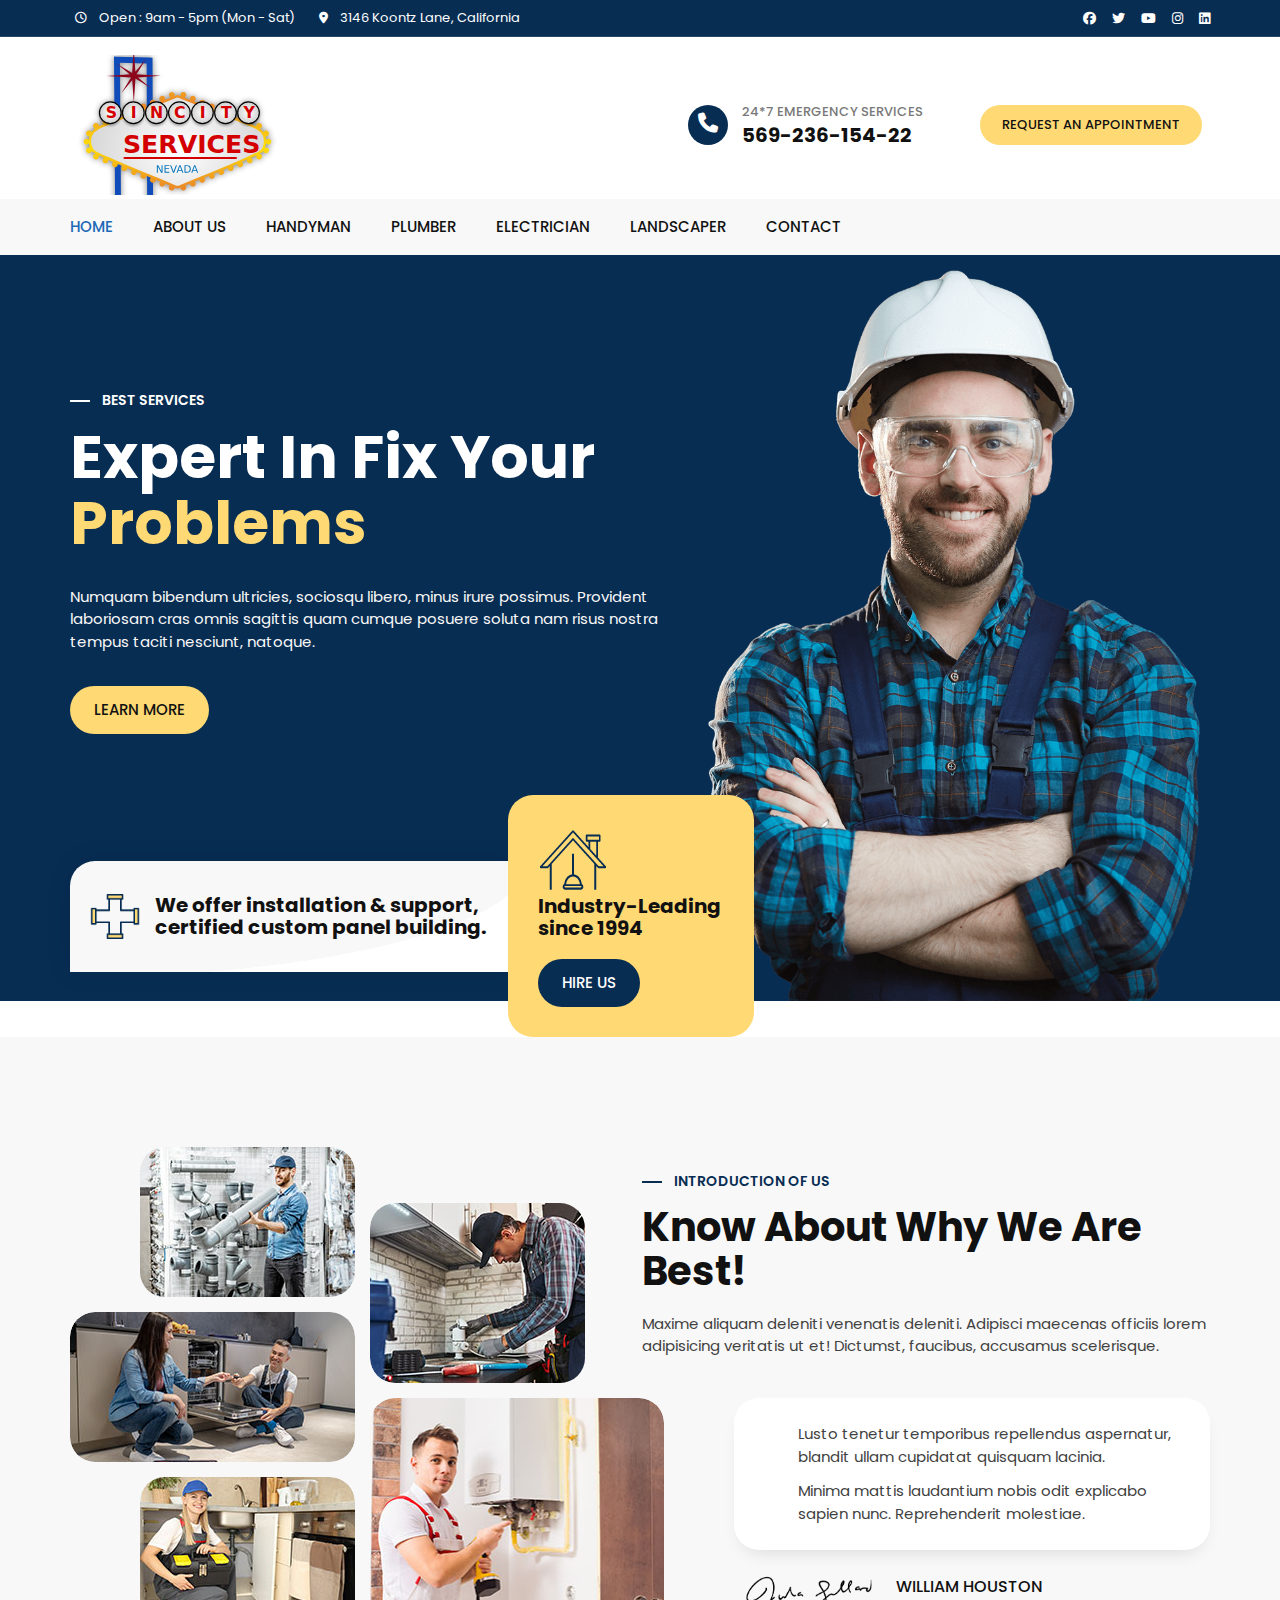
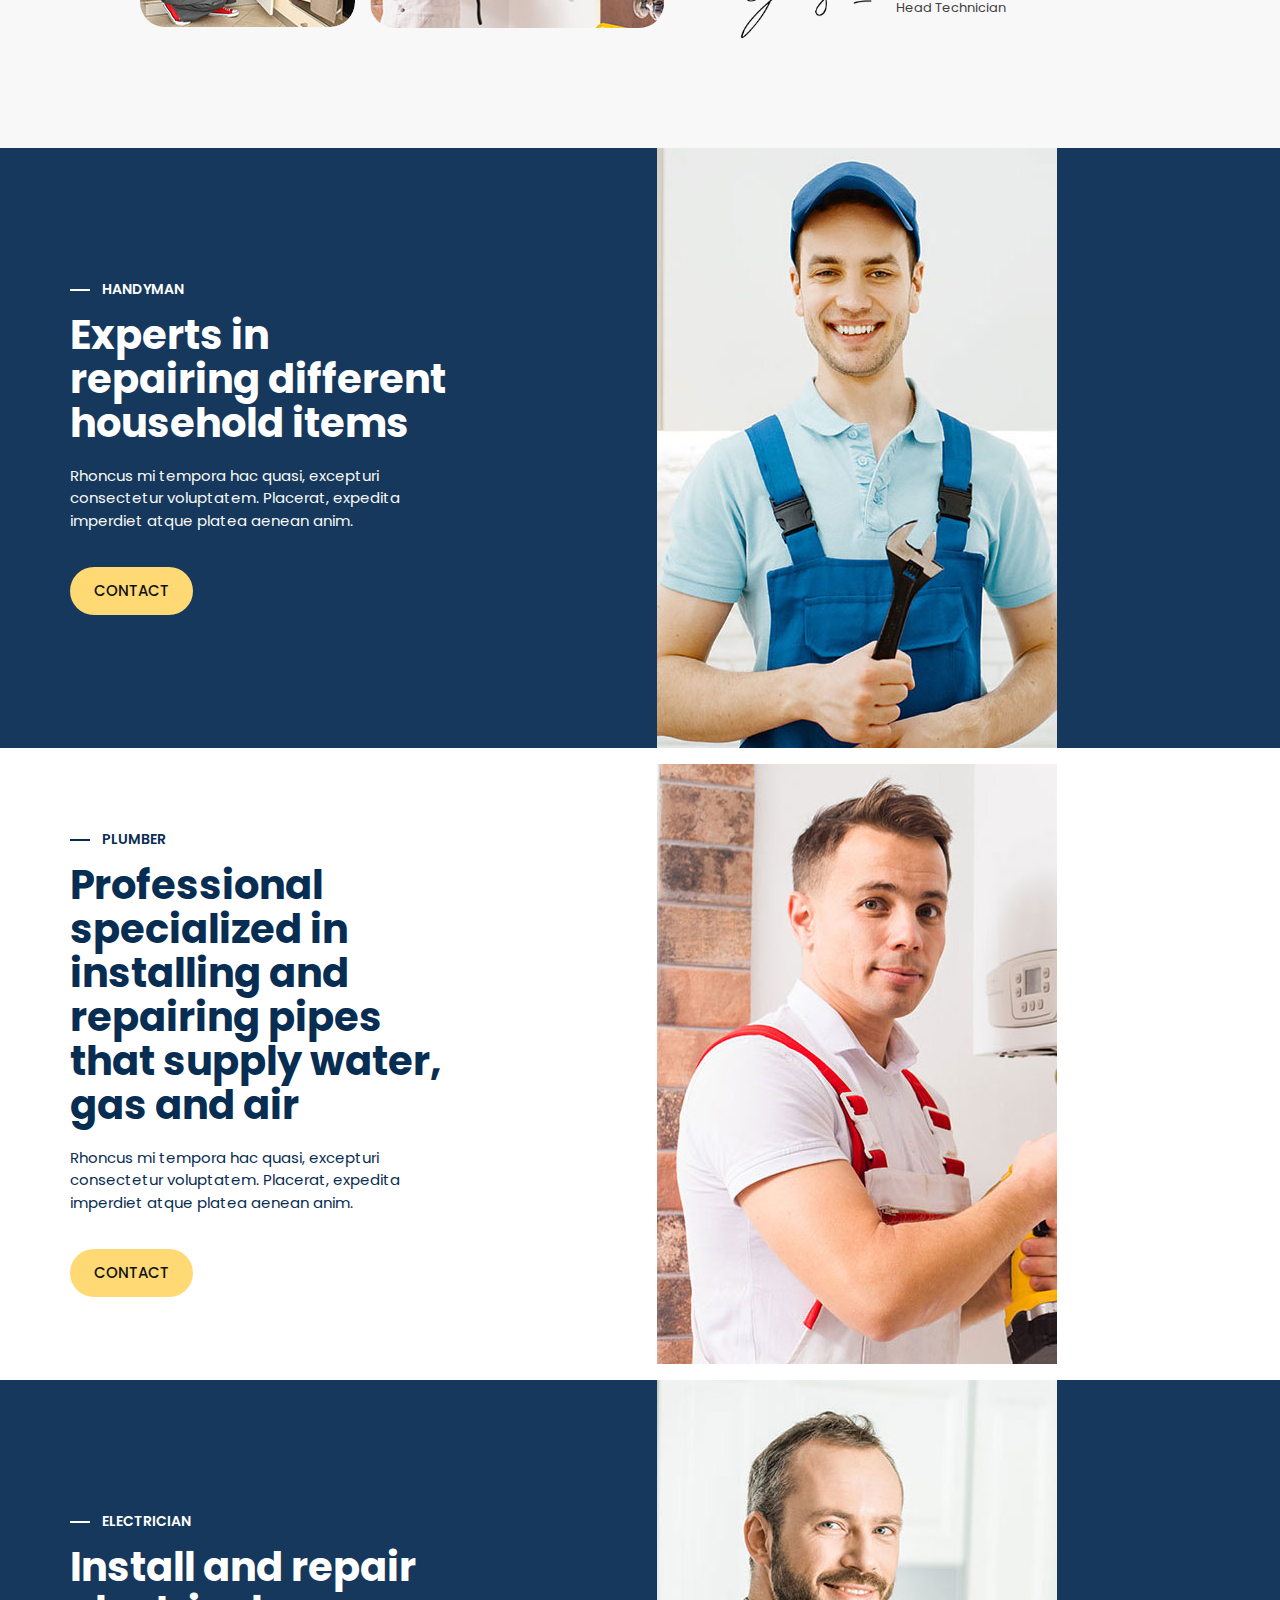
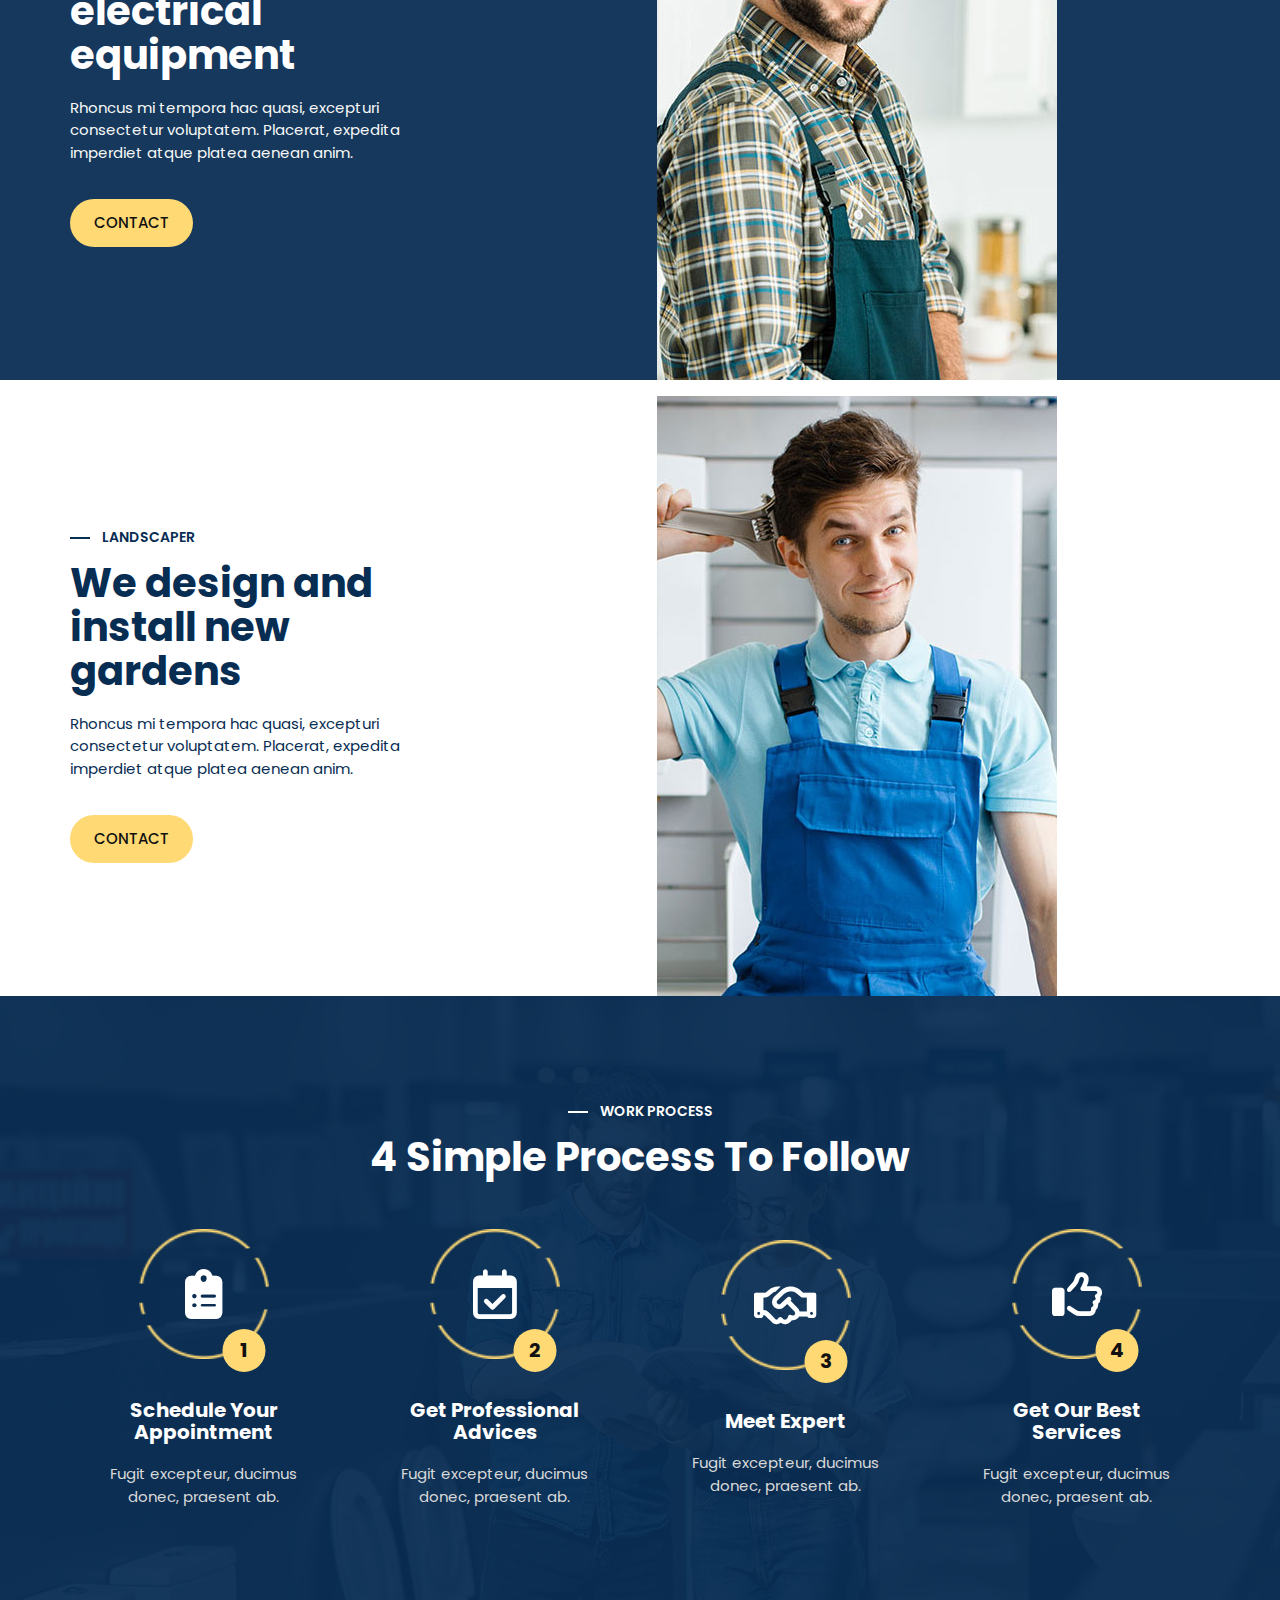
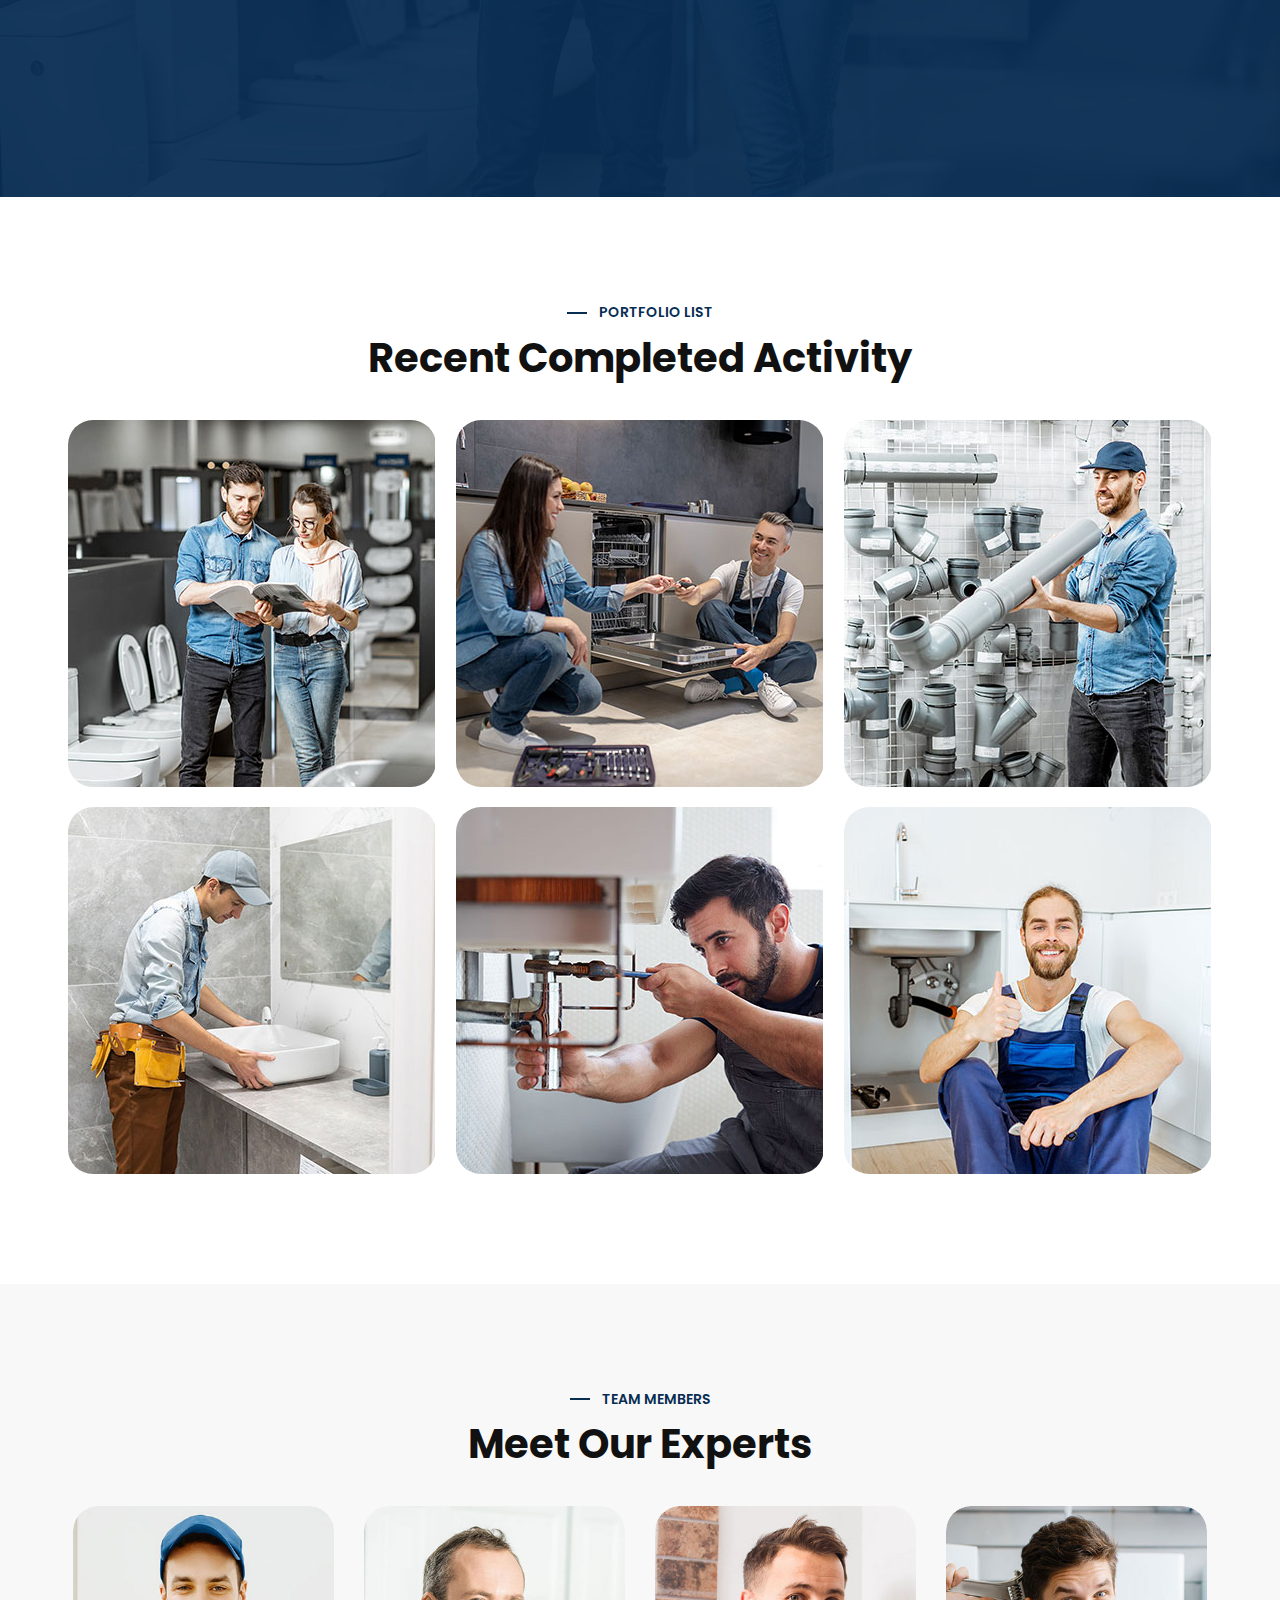
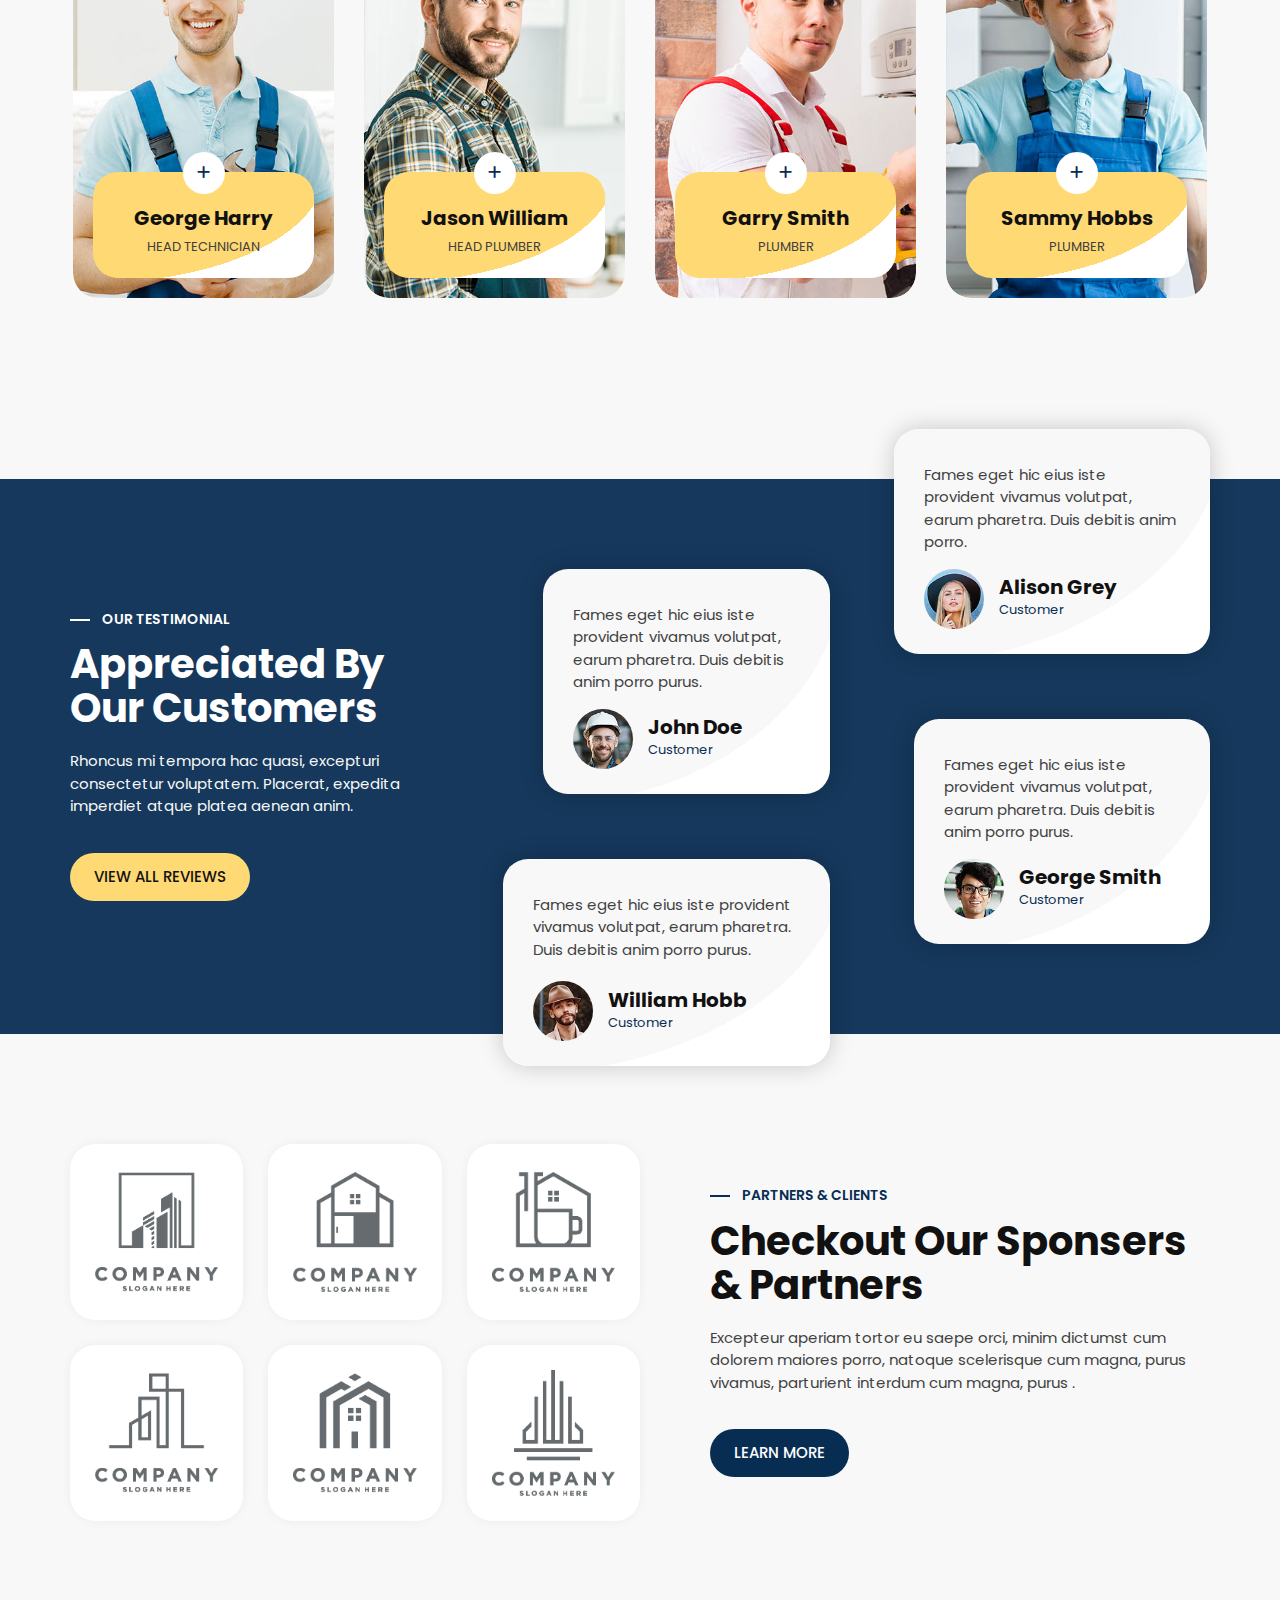
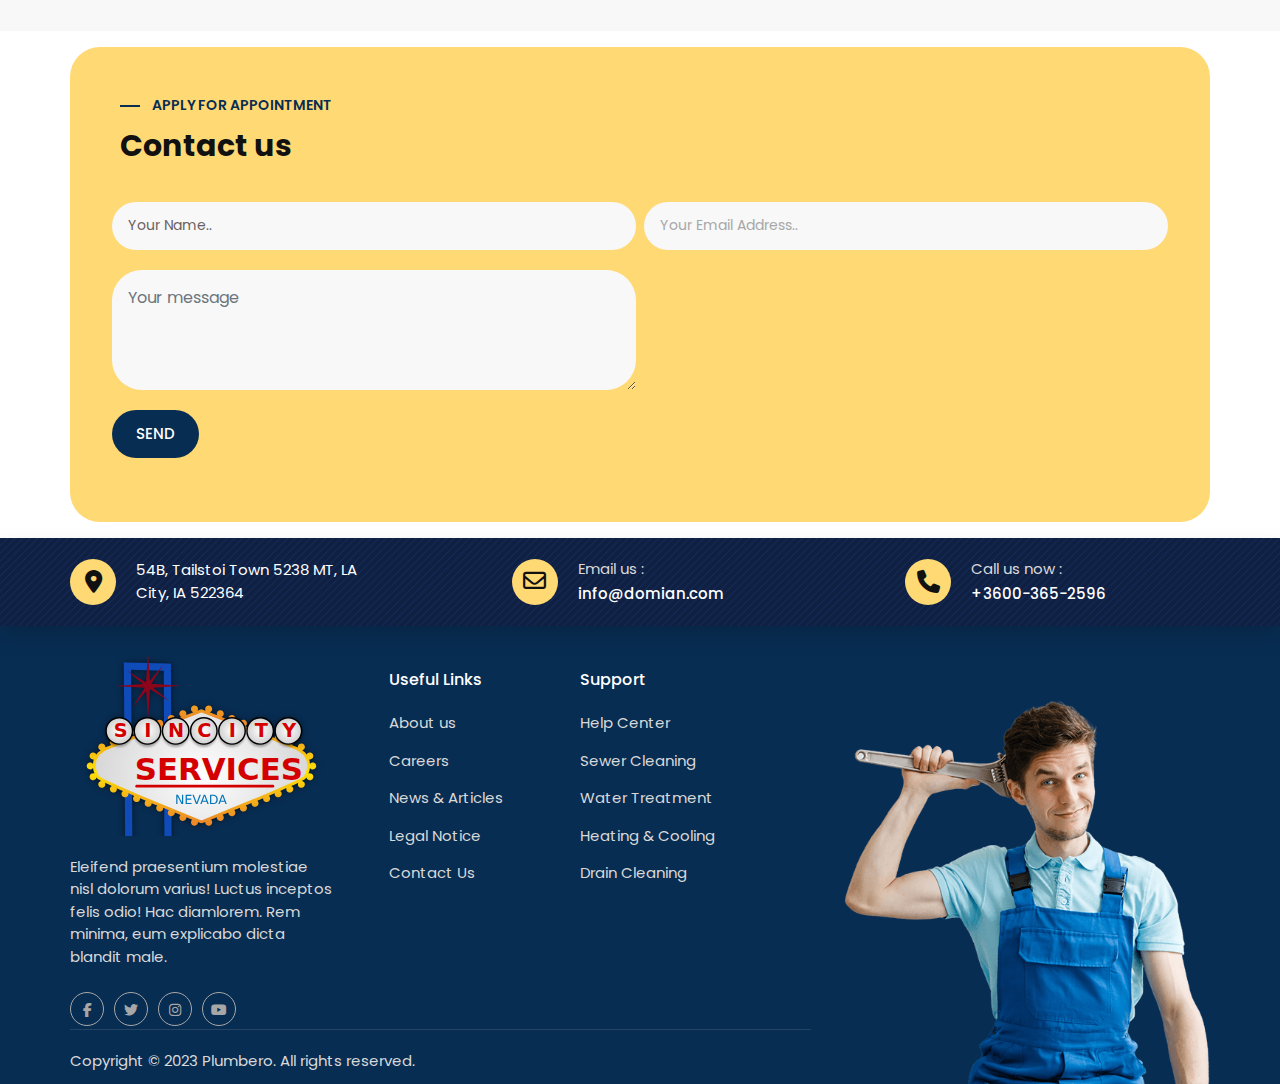
==== index.html @ 8487a484 "fix" ====
<!DOCTYPE html>
<html lang="en"><head><meta http-equiv="Content-Type" content="text/html; charset=UTF-8">
    
    <meta name="viewport" content="width=device-width, initial-scale=1">
    <!-- Bootstrap CSS -->
    <link rel="stylesheet" href="./Services HTML Template_files/bootstrap.min.css" media="all">
    <!-- Fonts Awesome CSS -->
    <link rel="stylesheet" type="text/css" href="./Services HTML Template_files/all.min.css">
    <link rel="stylesheet" href="https://cdnjs.cloudflare.com/ajax/libs/font-awesome/6.5.1/css/all.min.css">
    <!-- Elmentkit Icon CSS -->
    <link rel="stylesheet" type="text/css" href="/Services HTML Template_files/ekiticons.css">
    <!-- progress bar CSS -->
    <link rel="stylesheet" type="text/css" href="./Services HTML Template_files/progressBar.css">
    <!-- jquery-ui css -->
    <link rel="stylesheet" type="text/css" href="./Services HTML Template_files/jquery-ui.min.css">
    <!-- modal video css -->
    <link rel="stylesheet" type="text/css" href="./Services HTML Template_files/modal-video.min.css">
    <!-- light box css -->
    <link rel="stylesheet" type="text/css" href="./Services HTML Template_files/jquery.fancybox.min.css">
    <!-- slick slider css -->
    <link rel="stylesheet" type="text/css" href="./Services HTML Template_files/slick.css">
    <link rel="stylesheet" type="text/css" href="./Services HTML Template_files/slick-theme.css">
    <!-- Google Font -->
    <!-- <link href="./Services HTML Template_files/css2" rel="stylesheet"> -->
        <link rel="preconnect" href="https://fonts.googleapis.com">
    <link rel="preconnect" href="https://fonts.gstatic.com" crossorigin>
    <link href="https://fonts.googleapis.com/css2?family=Poppins:ital,wght@0,100;0,200;0,300;0,400;0,500;0,600;0,700;0,800;0,900;1,100;1,200;1,300;1,400;1,500;1,600;1,700;1,800;1,900&display=swap" rel="stylesheet">
    <!-- css -->
    <link rel="stylesheet" type="text/css" href="./Services HTML Template_files/style.css">
    <title>Home - Plumbero - Plumber &amp; Repair Services HTML5 Template</title>
    <style>
        .color-primary{
            color: #082D53 !important;
        }
        .color-primary::before{
            background-color: #082D53 !important;
        }
        input#name::placeholder {
            color: rgb(106 97 97);
        }
        textarea#name::placeholder {
            color: rgb(106 97 97);
        }
    </style>
</head>

<body class="home">
    <div id="siteLoader" class="site-loader " style="display: none;">
        <div class="preloader-content">
            <img src="./Services HTML Template_files/loader1.gif" alt="">
        </div>
    </div>
    <div id="page" class="full-page">
        <!-- header html start -->
        <header class="site-header site-header-transparent" id="masthead">
            <!-- header html start -->
            <div class="top-header">
                <div class="container">
                    <div class="row align-items-center">
                        <div class="col-sm-7 flex-grow-1">
                            <div class="schedule-wrapper d-flex justify-content-md-start justify-content-center flex-wrap flex-sm-nowrap">
                                <div class="header-schedule-info">
                                    <i aria-hidden="true" class="far fa-clock"></i>
                                    <span class="schedule-info">
                                        Open : 9am - 5pm (Mon - Sat)
                                    </span>
                                </div>
                                <div class="header-schedule-info">
                                    <i aria-hidden="true" class="fas fa-map-marker-alt"></i>
                                    <span class="schedule-info">
                                        3146 Koontz Lane, California
                                    </span>
                                </div>
                            </div>
                        </div>
                        <div class="col-sm-3 d-flex justify-content-sm-end justify-content-center align-items-center">
                            <div class="header-social social-links">
                                <ul>
                                    <li>
                                        <a href="https://www.facebook.com/" target="_blank">
                                            <i class="fab fa-facebook" aria-hidden="true"></i>
                                        </a>
                                    </li>
                                    <li>
                                        <a href="https://www.twitter.com/" target="_blank">
                                            <i class="fab fa-twitter" aria-hidden="true"></i>
                                        </a>
                                    </li>
                                    <li>
                                        <a href="https://www.youtube.com/" target="_blank">
                                            <i class="fab fa-youtube" aria-hidden="true"></i>
                                        </a>
                                    </li>
                                    <li>
                                        <a href="https://www.instagram.com/" target="_blank">
                                            <i class="fab fa-instagram" aria-hidden="true"></i>
                                        </a>
                                    </li>
                                    <li>
                                        <a href="https://www.linkedin.com/" target="_blank">
                                            <i class="fab fa-linkedin" aria-hidden="true"></i>
                                        </a>
                                    </li>
                                </ul>
                            </div>
                        </div>
                    </div>
                </div>
            </div>
            <div class="mid-header">
                <div class="container">
                    <div class="row align-items-center justify-content-between">
                        <div class="site-identity col-lg-3 col-md-4">
                            <p class="site-title">
                                <a class="logo-header" href="">
                                    <img src="./assets/lasvegas_logo.svg" alt="logo">
                                </a>
                            </p>
                        </div>
                        <div class=" mid-left-header col-md-6 d-flex align-items-center justify-content-md-end justify-content-between flex-grow-1 flex-wrap flex-sm-nowrap">
                            <div class="header-contact-info">
                                <a href="tel:56923615422">
                                    <div class="header-contact-inner">
                                        <span class="icon">
                                            <!-- <i aria-hidden="true" class="icon icon-phone"></i> -->
                                            <i class="fa-solid fa-phone"></i>
                                        </span>
                                        <div class="details-content">
                                            <span class="content-title">24*7 EMERGENCY SERVICES</span>
                                            <h5>569-236-154-22</h5>
                                        </div>
                                    </div>
                                </a>
                            </div>
                            <a href="#contact" class="button-round-secondary appoinment-btn">REQUEST AN APPOINTMENT</a>
                            <div class="header-search-icon d-lg-none">
                                <button class="search-icon">
                                    <i class="fas fa-search"></i>
                                </button>
                            </div>
                        </div>
                    </div>
                </div>
            </div>
            <div class="bottom-header">
                <div class="container">
                    <div class="hb-group d-flex align-items-center justify-content-center">
                        <div class="site-identity col-lg-3">
                            <!-- <a href="#"> -->
                                <!-- <img src="./assets/lasvegas_logo.svg" alt="logo"> -->
                            <!-- </a> -->
                        </div>
                        <div class="main-navigation col-lg-12">
                            <nav id="navigation" class="navigation d-none d-lg-inline-block">
                                <ul>
                                    <li class="current-menu-item">
                                        <a href="#">Home</a>
                                    </li>
                                    <li>
                                        <a href="#aboutus">About us</a>
                                    </li>
                                    <li>
                                        <a href="#HANDYMAN">Handyman</a>
                                    </li>
                                    <li>
                                        <a href="#PLUMBER">Plumber</a>
                                    </li>
                                    <li>
                                        <a href="#ELECTRICIAN">Electrician</a>
                                    </li>
                                    <li>
                                        <a href="#LANDSCAPER">Landscaper</a>
                                    </li>
                                    
                                    <li>
                                        <a href="#contact">Contact</a>
                                    </li>
                                </ul>
                            </nav>
                             
                        </div>
                        <div class="mobile-menu-container">
                        </div>
                    </div>
                </div>
            </div>
        </header>
        <main id="content" class="site-main">
            <!-- home banner section html start -->
            <section class="home-banner">
                <div class="container">
                    <div class="banner-wrapper">
                        <div class="banner-left-detail">
                            <div class="banner-detail banner-section-head-white-info">
                                <h6 class="section-sub-title">
                                    BEST SERVICES
                                </h6>
                                <h1 class="section-title">
                                    Expert In Fix Your
                                    <span class="secondary-color">
                                        Problems
                                    </span>
                                </h1>
                                <p class="banner-info section-paragraph">
                                    Numquam bibendum ultricies, sociosqu libero, minus irure possimus. Provident laboriosam cras omnis sagittis quam cumque posuere soluta nam risus nostra tempus taciti nesciunt, natoque.
                                </p>
                                <a href="#aboutus" class="button-round-secondary section-btn banner-btn">LEARN MORE</a>
                            </div>
                        </div>
                        <div class="banner-right-img">
                            <figure class="banner-img">
                                <img src="./Services HTML Template_files/plumbero-img39.png" alt="">
                            </figure>
                        </div>
                    </div>
                </div>
            </section>
            <div class="banner-service-section">
                <div class="container">
                    <div class="banner-service-wrapper">
                        <aside class="banner-hire-detail">
                            <figure class="service-img" style="margin-right: 1em;">
                                <img width="100px" src="./Services HTML Template_files/plumbero-img11.png" alt="">
                            </figure>
                            <h5 class="hire-info">We offer installation &amp; support, certified custom panel building.</h5>
                        </aside>
                        <aside class="banner-service-content round-border">
                            <figure class="service-img">
                                <img src="./Services HTML Template_files/plumbero-img7.png" alt="">
                            </figure>
                            <h5>
                                Industry-Leading since 1994
                            </h5>
                            <a href="#contact" class="button-round-primary hire-btn">
                                HIRE US
                            </a>
                        </aside>
                    </div>
                </div>
            </div>
            <section class="home-aboutus" id="aboutus">
                <div class="container">
                    <div class="home-aboutus-inner">
                        <div class="about-gallary">
                            <figure class=" figure-round-border">
                                <img src="./Services HTML Template_files/plumbero-img1.jpg" alt="">
                            </figure>
                            <figure class=" figure-round-border">
                                <img src="./Services HTML Template_files/plumbero-img4.jpg" alt="">
                            </figure>
                            <figure class=" figure-round-border">
                                <img src="./Services HTML Template_files/plumbero-img2.jpg" alt="">
                            </figure>
                        </div>
                        <div class="home-about-right">
                            <div class="about-content">
                                <figure class="about-top-right-img figure-round-border">
                                    <img src="./Services HTML Template_files/plumbero-img3.jpg" alt="">
                                </figure>
                                <div class="section-head-info">
                                    <h6 class="section-sub-title ">INTRODUCTION OF US</h6>
                                    <h3 class="section-title">
                                        Know About Why We Are Best!
                                    </h3>
                                    <p class="section-paragraph">
                                        Maxime aliquam deleniti venenatis deleniti. Adipisci maecenas officiis lorem adipisicing veritatis ut et! Dictumst, faucibus, accusamus scelerisque.
                                    </p>
                                </div>
                            </div>
                            <div class="about-detail">
                                <figure class="about-bottom-right-img figure-round-border">
                                    <img src="./Services HTML Template_files/plumbero-img5.jpg" alt="">
                                </figure>
                                <div class="about-detail-inner">
                                    <div class="about-list">
                                        <ul>
                                            <li>
                                                <i aria-hidden="true" class="icon icon-checkmark-circle"></i>
                                                <span>
                                                    Lusto tenetur temporibus repellendus aspernatur, blandit ullam cupidatat quisquam lacinia.
                                                </span>
                                            </li>
                                            <li>
                                                <i aria-hidden="true" class="icon icon-checkmark-circle"></i>
                                                <span>
                                                    Minima mattis laudantium nobis odit explicabo sapien nunc. Reprehenderit molestiae.
                                                </span>
                                            </li>
                                        </ul>
                                    </div>
                                    <div class="author-content">
                                        <figure class="auhtor-signature">
                                            <img src="./Services HTML Template_files/plumbero-img17.png" alt="">
                                        </figure>
                                        <div class="author-detail">
                                            <h6 class="author-name">WILLIAM HOUSTON</h6>
                                            <span class="author-prof">Head Technician</span>
                                        </div>
                                    </div>
                                </div>
                            </div>
                        </div>
                    </div>
                </div>
            </section>


            <!-- HANDYMAN -->

            <section class="home-testimonials-section" id="HANDYMAN">
                <div class="overlay"></div>
                <div class="container">
                    <div class="home-testimonial-wrapper">
                        <div class="section-head-white-info">
                            <h6 class="section-sub-title">
                                HANDYMAN
                            </h6>
                            <h3 class="section-title">
                                Experts in repairing different household items
                            </h3>
                            <p class="section-paragraph">
                                Rhoncus mi tempora hac quasi, excepturi consectetur voluptatem. Placerat, expedita imperdiet atque platea aenean anim.
                            </p>
                            <a href="#contact" class="button-round-secondary section-btn">
                                Contact
                            </a>
                        </div>
                        <div  class="d-flex justify-content-center">
                            <img src="./Services HTML Template_files/plumbero-img52.jpg" alt="">
                        </div>
                    </div>
                </div>
            </section>

            <!-- HANDYMAN -->

            <!-- PLUMBER -->

            <section class="home-testimonials-section mt-3" id="PLUMBER">
                <div class="overlay"  style="background-color: #fff;"></div>
                <div class="container">
                    <div class="home-testimonial-wrapper">
                        <div class="section-head-white-info">
                            <h6 class="section-sub-title color-primary">
                                PLUMBER
                            </h6>
                            <h3 class="section-title color-primary">
                                Professional specialized in installing and repairing pipes that supply water, gas and air
                            </h3>
                            <p class="section-paragraph color-primary">
                                Rhoncus mi tempora hac quasi, excepturi consectetur voluptatem. Placerat, expedita imperdiet atque platea aenean anim.
                            </p>
                            <a href="#contact" class="button-round-secondary section-btn">
                                Contact
                            </a>
                        </div>
                        <div  class="d-flex justify-content-center">
                            <img src="./Services HTML Template_files/plumbero-img54.jpg" alt="">
                        </div>
                    </div>
                </div>
            </section>

            <!-- PLUMBER -->

            <!-- ELECTRICIAN -->

            <section class="home-testimonials-section mt-3" id="ELECTRICIAN">
                <div class="overlay"></div>
                <div class="container">
                    <div class="home-testimonial-wrapper">
                        <div class="section-head-white-info">
                            <h6 class="section-sub-title">
                                ELECTRICIAN
                            </h6>
                            <h3 class="section-title">
                                Install and repair electrical equipment
                            </h3>
                            <p class="section-paragraph">
                                Rhoncus mi tempora hac quasi, excepturi consectetur voluptatem. Placerat, expedita imperdiet atque platea aenean anim.
                            </p>
                            <a href="#contact" class="button-round-secondary section-btn">
                                Contact
                            </a>
                        </div>
                        <div  class="d-flex justify-content-center">
                            <img src="./Services HTML Template_files/plumbero-img53.jpg" alt="">
                        </div>
                    </div>
                </div>
            </section>

            <!-- ELECTRICIAN -->

            <!-- LANDSCAPER -->

            <section class="home-testimonials-section mt-3" id="LANDSCAPER">
                <div class="overlay"  style="background-color: #fff;"></div>
                <div class="container">
                    <div class="home-testimonial-wrapper">
                        <div class="section-head-white-info">
                            <h6 class="section-sub-title color-primary">
                                LANDSCAPER
                            </h6>
                            <h3 class="section-title color-primary">
                                We design and install new gardens
                            </h3>
                            <p class="section-paragraph color-primary">
                                Rhoncus mi tempora hac quasi, excepturi consectetur voluptatem. Placerat, expedita imperdiet atque platea aenean anim.
                            </p>
                            <a href="#contact" class="button-round-secondary section-btn">
                                Contact
                            </a>
                        </div>
                        <div  class="d-flex justify-content-center">
                            <img src="./Services HTML Template_files/plumbero-img55.jpg" alt="">
                        </div>
                    </div>
                </div>
            </section>

            <!-- LANDSCAPER -->

            <!-- home working process section -->
            <section class="home-working-step-section">
                <div class="overlay"></div>
                <div class="container">
                    <div class="section-head-white offset-lg-3 col-lg-6 offset-md-2 col-md-8 text-center">
                        <h6 class="section-sub-title">WORK PROCESS</h6>
                        <h3 class="section-title">4 Simple Process To Follow</h3>
                    </div>
                    <div class="process-step">
                        <div class="row align-items-center justify-content-center">
                            <div class="col-lg-3 col-md-4 col-sm-6">
                                <div class="phase">
                                    <figure class="phase-icon">
                                        <i class="fas fa-clipboard-list"></i>
                                        <h5 class="phase-no">1</h5>
                                    </figure>
                                    <div class="phase-content">
                                        <h5 class="phase-title">
                                            Schedule Your Appointment
                                        </h5>
                                        <p class="phase-info">
                                            Fugit excepteur, ducimus donec, praesent ab.
                                        </p>
                                    </div>
                                </div>
                            </div>
                            <div class="col-lg-3 col-md-4 col-sm-6">
                                <div class="phase">
                                    <figure class="phase-icon">
                                        <i class="far fa-calendar-check"></i>
                                        <h5 class="phase-no">2</h5>
                                    </figure>
                                    <div class="phase-content">
                                        <h5 class="phase-title">
                                            Get Professional Advices
                                        </h5>
                                        <p class="phase-info">
                                            Fugit excepteur, ducimus donec, praesent ab.
                                        </p>
                                    </div>
                                </div>
                            </div>
                            <div class="col-lg-3 col-md-4 col-sm-6">
                                <div class="phase">
                                    <figure class="phase-icon">
                                        <i class="far fa-handshake"></i>
                                        <h5 class="phase-no">3</h5>
                                    </figure>
                                    <div class="phase-content">
                                        <h5 class="phase-title">
                                            Meet Expert
                                        </h5>
                                        <p class="phase-info">
                                            Fugit excepteur, ducimus donec, praesent ab.
                                        </p>
                                    </div>
                                </div>
                            </div>
                            <div class="col-lg-3 col-md-4 col-sm-6">
                                <div class="phase">
                                    <figure class="phase-icon">
                                        <i class="far fa-thumbs-up"></i>
                                        <h5 class="phase-no">4</h5>
                                    </figure>
                                    <div class="phase-content">
                                        <h5 class="phase-title">
                                            Get Our Best Services
                                        </h5>
                                        <p class="phase-info">
                                            Fugit excepteur, ducimus donec, praesent ab.
                                        </p>
                                    </div>
                                </div>
                            </div>
                        </div>
                    </div>
                </div>
            </section>
           
            
            <!-- home gallay sectin -->
            <section class="home-gallery-section">
                <div class="container">
                    <div class="col-lg-8 offset-lg-2">
                        <div class="section-head text-center">
                            <h6 class="section-sub-title">PORTFOLIO LIST</h6>
                            <h3 class="section-title">
                                Recent Completed Activity
                            </h3>
                        </div>
                    </div>
                    <div class="gallery-container">
                        <div class="gallery-grid" style="position: relative; height: 774px;">
                            <div class="mix single-gallery gallery-grid-item" style="position: absolute; left: 0px; top: 0px;">
                                <figure class="gallery-img">
                                    <a href="">
                                        <img src="./Services HTML Template_files/plumbero-img51.jpg" alt="">
                                    </a>
                                </figure>
                            </div>
                            <div class="mix single-gallery gallery-grid-item" style="position: absolute; left: 387.953px; top: 0px;">
                                <figure class="gallery-img">
                                    <a href="">
                                        <img src="./Services HTML Template_files/plumbero-img50.jpg" alt="">
                                    </a>
                                </figure>
                            </div>
                            <div class="mix single-gallery gallery-grid-item" style="position: absolute; left: 775.906px; top: 0px;">
                                <figure class="gallery-img">
                                    <a href="">
                                        <img src="./Services HTML Template_files/plumbero-img49.jpg" alt="">
                                    </a>
                                </figure>
                            </div>
                            <div class="mix single-gallery gallery-grid-item" style="position: absolute; left: 0px; top: 387px;">
                                <figure class="gallery-img">
                                    <a href="">
                                        <img src="./Services HTML Template_files/plumbero-img48.jpg" alt="">
                                    </a>
                                </figure>
                            </div>
                            <div class="mix single-gallery gallery-grid-item" style="position: absolute; left: 387.953px; top: 387px;">
                                <figure class="gallery-img">
                                    <a href="">
                                        <img src="./Services HTML Template_files/plumbero-img47.jpg" alt="">
                                    </a>
                                </figure>
                            </div>
                            <div class="mix single-gallery gallery-grid-item" style="position: absolute; left: 775.906px; top: 387px;">
                                <figure class="gallery-img">
                                    <a href="">
                                        <img src="./Services HTML Template_files/plumbero-img46.jpg" alt="">
                                    </a>
                                </figure>
                            </div>
                        </div>
                    </div>
                </div>
            </section>
            <!-- home-team-section -->
            <section class="home-team-section">
                <div class="container">
                    <div class="section-head col-md-6 offset-md-3 text-center">
                        <h6 class="section-sub-title">TEAM MEMBERS</h6>
                        <h3 class="section-title">
                            Meet Our Experts
                        </h3>
                    </div>
                    <div class="team-inner-group">
                        <div class="row align-items-center justify-content-center">
                            <div class="col-lg-3 col-md-4 col-sm-6">
                                <div class="team-member">
                                    <figure class="team-img figure-round-border">
                                        <img src="./Services HTML Template_files/plumbero-img52.jpg" alt="">
                                    </figure>
                                    <div class="team-detail round-border">
                                        <a href="" class="team-name">
                                            <h5>George Harry</h5>
                                        </a>
                                        <span class="job-title">HEAD TECHNICIAN</span>
                                        <a href="" class="team-type-btn">
                                            <i aria-hidden="true" class="fas fa-plus"></i>
                                        </a>
                                    </div>
                                </div>
                            </div>
                            <div class="col-lg-3 col-md-4 col-sm-6">
                                <div class="team-member">
                                    <figure class="team-img figure-round-border">
                                        <img src="./Services HTML Template_files/plumbero-img53.jpg" alt="">
                                    </figure>
                                    <div class="team-detail round-border">
                                        <a href="" class="team-name">
                                            <h5>Jason William</h5>
                                        </a>
                                        <span class="job-title">HEAD PLUMBER</span>
                                        <a href="" class="team-type-btn">
                                            <i aria-hidden="true" class="fas fa-plus"></i>
                                        </a>
                                    </div>
                                </div>
                            </div>
                            <div class="col-lg-3 col-md-4 col-sm-6">
                                <div class="team-member">
                                    <figure class="team-img figure-round-border">
                                        <img src="./Services HTML Template_files/plumbero-img54.jpg" alt="">
                                    </figure>
                                    <div class="team-detail round-border">
                                        <a href="" class="team-name">
                                            <h5>Garry Smith</h5>
                                        </a>
                                        <span class="job-title">PLUMBER</span>
                                        <a href="" class="team-type-btn">
                                            <i aria-hidden="true" class="fas fa-plus"></i>
                                        </a>
                                    </div>
                                </div>
                            </div>
                            <div class="col-lg-3 col-md-4 col-sm-6">
                                <div class="team-member">
                                    <figure class="team-img figure-round-border">
                                        <img src="./Services HTML Template_files/plumbero-img55.jpg" alt="">
                                    </figure>
                                    <div class="team-detail round-border">
                                        <a href="" class="team-name">
                                            <h5>Sammy Hobbs</h5>
                                        </a>
                                        <span class="job-title">PLUMBER</span>
                                        <a href="" class="team-type-btn">
                                            <i aria-hidden="true" class="fas fa-plus"></i>
                                        </a>
                                    </div>
                                </div>
                            </div>
                        </div>
                    </div>
                </div>
            </section>
            <!-- home testimonial section -->
            <section class="home-testimonials-section">
                <div class="overlay"></div>
                <div class="container">
                    <div class="home-testimonial-wrapper">
                        <div class="section-head-white-info">
                            <h6 class="section-sub-title">
                                OUR TESTIMONIAL
                            </h6>
                            <h3 class="section-title">
                                Appreciated By Our Customers
                            </h3>
                            <p class="section-paragraph">
                                Rhoncus mi tempora hac quasi, excepturi consectetur voluptatem. Placerat, expedita imperdiet atque platea aenean anim.
                            </p>
                            <a href="" class="button-round-secondary section-btn">
                                VIEW ALL REVIEWS
                            </a>
                        </div>
                        <div class="comment-inner">
                            <div class="comment-group left-group">
                                <div class="comment-content round-border">
                                    <p class="comment-detail">
                                        Fames eget hic eius iste provident vivamus volutpat, earum pharetra. Duis debitis anim porro purus.
                                    </p>
                                    <div class="author-detail">
                                        <figure class="author-img">
                                            <img src="./Services HTML Template_files/plumbero-img18.jpg" alt="">
                                        </figure>
                                        <div class="author-info">
                                            <h5 class="author-name">John Doe</h5>
                                            <span class="author-desc">Customer</span>
                                        </div>
                                    </div>
                                </div>
                                <div class="comment-content round-border">
                                    <p class="comment-detail">
                                        Fames eget hic eius iste provident vivamus volutpat, earum pharetra. Duis debitis anim porro purus.
                                    </p>
                                    <div class="author-detail">
                                        <figure class="author-img">
                                            <img src="./Services HTML Template_files/plumbero-img19.jpg" alt="">
                                        </figure>
                                        <div class="author-info">
                                            <h5 class="author-name">William Hobb</h5>
                                            <span class="author-desc">Customer</span>
                                        </div>
                                    </div>
                                </div>
                            </div>
                            <div class="comment-group right-group">
                                <div class="comment-content round-border">
                                    <p class="comment-detail">
                                        Fames eget hic eius iste provident vivamus volutpat, earum pharetra. Duis debitis anim porro.
                                    </p>
                                    <div class="author-detail">
                                        <figure class="author-img">
                                            <img src="./Services HTML Template_files/plumbero-img20.jpg" alt="">
                                        </figure>
                                        <div class="author-info">
                                            <h5 class="author-name">Alison Grey</h5>
                                            <span class="author-desc">Customer</span>
                                        </div>
                                    </div>
                                </div>
                                <div class="comment-content round-border">
                                    <p class="comment-detail">
                                        Fames eget hic eius iste provident vivamus volutpat, earum pharetra. Duis debitis anim porro purus.
                                    </p>
                                    <div class="author-detail">
                                        <figure class="author-img">
                                            <img src="./Services HTML Template_files/plumbero-img21.jpg" alt="">
                                        </figure>
                                        <div class="author-info">
                                            <h5 class="author-name">George Smith</h5>
                                            <span class="author-desc">Customer</span>
                                        </div>
                                    </div>
                                </div>
                            </div>
                        </div>
                    </div>
                </div>
            </section>

            <section class="home-partner-section">
                <div class="container">
                    <div class="home-partner-wrapper">
                        <div class="partner-group-logo">
                            <figure class="partner-logo round-border">
                                <img src="./Services HTML Template_files/plumbero-img33.png" alt="">
                            </figure>
                            <figure class="partner-logo round-border">
                                <img src="./Services HTML Template_files/plumbero-img34.png" alt="">
                            </figure>
                            <figure class="partner-logo round-border">
                                <img src="./Services HTML Template_files/plumbero-img35.png" alt="">
                            </figure>
                            <figure class="partner-logo round-border">
                                <img src="./Services HTML Template_files/plumbero-img36.png" alt="">
                            </figure>
                            <figure class="partner-logo round-border">
                                <img src="./Services HTML Template_files/plumbero-img37.png" alt="">
                            </figure>
                            <figure class="partner-logo round-border">
                                <img src="./Services HTML Template_files/plumbero-img32.png" alt="">
                            </figure>
                        </div>
                        <div class="section-head-info partner-content">
                            <h6 class="section-sub-title">PARTNERS &amp; CLIENTS</h6>
                            <h3 class="section-title">Checkout Our Sponsers &amp; Partners</h3>
                            <p class="section-paragraph">
                                Excepteur aperiam tortor eu saepe orci, minim dictumst cum dolorem maiores porro, natoque scelerisque cum magna, purus vivamus, parturient interdum cum magna, purus .
                            </p>
                            <a href="#aboutus" class="button-round-primary section-btn">LEARN MORE</a>
                        </div>
                    </div>
                </div>
            </section>
             
            <div class="container my-3" id="contact">
                <div class="reservation-inner ">
                    <div class="reservation-content" style="width: 100%;  border-radius: 30px;   padding: 50px 50px 44px;
                    background-color: #FFD974;">
                        <div class="section-head">
                            <h6 class="section-sub-title">APPLY FOR APPOINTMENT</h6>
                            <h4 class="service-title">Contact us</h4>
                        </div>
                        <form action="https://formkeep.com/f/36df6f54befe" method="POST" target="_blank" enctype="multipart/form-data" class="reservation-form row">
                            <div class="col-lg-6 col-md-6 col-sm-6 col-12 px-1 form-group">
                                <input required type="text" name="name" id="name" placeholder="Your Name..">
                            </div>
                            <div class="col-lg-6 col-md-6 col-sm-6 col-12 px-1 form-group">
                                <input required type="email" name="email" id="email" placeholder="Your Email Address..">
                            </div>
                            <div class="col-lg-6 col-md-6 col-sm-6 col-12 px-1 form-group">
                                <!-- <input type="text" name="subject" id="subject" placeholder="Your Subject.."> -->
                                <textarea style="background-color: #f8f8f8;border: none;padding: 1em;
                                height: 120px;border-radius: 30px;" name="message" class="form-control" id="message" rows="5" placeholder="Your message" required=""></textarea>
                            </div>
                            <div class="col-12 px-1 form-group">
                                <button type="submit" class="button-round-primary">Send</button>
                            </div>
                        </form>
                    </div>
                </div>
            </div>

        </main>
        <!-- footer part -->
        <footer id="colophon" class="site-footer">
            <div class="footer-contact-content">
                <div class="container">
                    <div class="row align-items-center justify-content-center justify-content-md-start">
                        <div class="col-md-4 col-sm-6">
                            <div class="contact-info">
                                <figure class="contact-icon">
                                    <i class="fa-solid fa-location-dot"></i>
                                </figure>
                                <div class="contact-deatil">
                                    <p>
                                        54B, Tailstoi Town 5238 MT, LA City, IA 522364
                                    </p>
                                </div>
                            </div>
                        </div>
                        <div class="col-md-4 col-sm-6">
                            <div class="contact-info">
                                <figure class="contact-icon">
                                    <i class="fa-regular fa-envelope"></i>
                                </figure>
                                <aside class="contact-deatil">
                                    <span class="contact-title">
                                        Email us :
                                    </span>
                                    <a href="mailto:info@domain.com">info@domian.com</a>
                                </aside>
                            </div>
                        </div>
                        <div class="col-md-4 col-sm-6">
                            <div class="contact-info">
                                <figure class="contact-icon">
                                    <i class="fa-solid fa-phone"></i>
                                </figure>
                                <aside class="contact-deatil">
                                    <span class="contact-title">
                                        Call us now :
                                    </span>
                                    <a href="tel:+36003652596">+3600-365-2596</a>
                                </aside>
                            </div>
                        </div>
                    </div>
                </div>
            </div>
            <div class="container">
                <div class="footer-inner">
                    <div class="footer-wrapper">
                        <div class="top-footer">
                            <div class="row">
                                <div class="col-lg-5">
                                    <aside class="widget widget_text img-textwidget primary-bg">
                                        <div class="footer-logo">
                                            <a class="logo-footer" href="">
                                                <img src="./assets/lasvegas_logo.svg" alt="logo" style="position: absolute;top: -20px;">
                                            </a>
                                        </div>
                                        <div class="textwidget widget-text">
                                            Eleifend praesentium molestiae nisl dolorum varius! Luctus inceptos felis odio! Hac diamlorem. Rem minima, eum explicabo dicta blandit male.
                                        </div>
                                        <div class="footer-social-links">
                                            <ul>
                                                <li>
                                                    <a href="https://www.facebook.com/" target="_blank">
                                                        <i class="fab fa-facebook-f" aria-hidden="true"></i>
                                                    </a>
                                                </li>
                                                <li>
                                                    <a href="https://www.twitter.com/" target="_blank">
                                                        <i class="fab fa-twitter" aria-hidden="true"></i>
                                                    </a>
                                                </li>
                                                <li>
                                                    <a href="https://www.instagram.com/" target="_blank">
                                                        <i class="fab fa-instagram" aria-hidden="true"></i>
                                                    </a>
                                                </li>
                                                <li>
                                                    <a href="https://www.youtube.com/" target="_blank">
                                                        <i class="fab fa-youtube" aria-hidden="true"></i>
                                                    </a>
                                                </li>
                                            </ul>
                                        </div>
                                    </aside>
                                </div>
                                <div class="col-lg-3 col-sm-6">
                                    <aside class="widget">
                                        <h5 class="widget-title">Useful Links</h5>
                                        <ul class="widget-underline">
                                            <li>
                                                <a href="">About us</a>
                                            </li>
                                            <li>
                                                <a href="">Careers</a>
                                            </li>
                                            <li>
                                                <a href="">News &amp; Articles</a>
                                            </li>
                                            <li>
                                                <a href="">Legal Notice</a>
                                            </li>
                                            <li>
                                                <a href="">Contact Us</a>
                                            </li>
                                        </ul>
                                    </aside>
                                </div>
                                <div class="col-lg-4 col-sm-6">
                                    <aside class="widget">
                                        <h5 class="widget-title">Support</h5>
                                        <ul>
                                            <li>
                                                <a href="">Help Center</a>
                                            </li>
                                            <li>
                                                <a href="">Sewer Cleaning</a>
                                            </li>
                                            <li>
                                                <a href="">Water Treatment</a>
                                            </li>
                                            <li>
                                                <a href="">Heating &amp; Cooling</a>
                                            </li>
                                            <li>
                                                <a href="">Drain Cleaning</a>
                                            </li>
                                        </ul>
                                    </aside>
                                </div>
                            </div>
                        </div>
                        <div class="bottom-footer">
                            <div class="copy-right">Copyright © 2023 Plumbero. All rights reserved.</div>
                        </div>
                    </div>
                    <div class="footer-img">
                        <figure class="footer-plumber-img">
                            <img src="./Services HTML Template_files/plumbero-img038.png" alt="">
                        </figure>
                    </div>
                </div>
            </div>
        </footer>
        <!-- back to top -->
        <a id="backTotop" href="" class="to-top-icon" style="display: none;">
            <i class="fas fa-chevron-up"></i>
        </a>
        <!-- custom search field html -->
        <div class="header-search-form">
            <div class="container">
                <div class="header-search-container">
                    <form class="search-form" role="search" method="get">
                        <input type="text" name="s" placeholder="Enter your text...">
                    </form>
                    <a href="" class="search-close">
                        <i class="fas fa-times"></i>
                    </a>
                </div>
            </div>
        </div>
    </div>
    <!-- JavaScript -->
    <script src="./Services HTML Template_files/jquery.js.descarga"></script>
    <script src="./Services HTML Template_files/jquery.waypoints.min.js.descarga"></script>
    <script src="./Services HTML Template_files/bootstrap.min.js.descarga"></script>
    <script src="./Services HTML Template_files/jquery-ui.min.js.descarga"></script>
    <script src="./Services HTML Template_files/progressBar.min.js.descarga"></script>
    <script src="./Services HTML Template_files/loopcounter.js.descarga"></script>
    <script src="./Services HTML Template_files/jquery-modal-video.min.js.descarga"></script>
    <script src="./Services HTML Template_files/masonry.pkgd.min.js.descarga"></script>
    <script src="./Services HTML Template_files/isotope.pkgd.min.js.descarga"></script>
    <script src="./Services HTML Template_files/jquery.fancybox.min.js.descarga"></script>
    <script src="./Services HTML Template_files/jquery.counterup.js.descarga"></script>
    <script src="./Services HTML Template_files/slick.min.js.descarga"></script>
    <script src="./Services HTML Template_files/jquery.slicknav.js.descarga"></script>
    <script src="./Services HTML Template_files/custom.js.descarga"></script>

</body>
</html>
---- Services HTML Template_files/ekiticons.css ----
@font-face{font-family:elementskit;src:url(../fonts/elementskit.woff?y24e1e) format("woff");font-weight:400;font-style:normal;font-display:swap}.ekit-wid-con .fasicon,.ekit-wid-con .icon,.ekit-wid-con .icon::before,.fasicon,.icon,.icon::before{font-family:elementskit!important;speak:none;font-style:normal;font-weight:400;font-variant:normal;text-transform:none;line-height:1;-webkit-font-smoothing:antialiased;-moz-osx-font-smoothing:grayscale}.ekit-wid-con .fasicon.icon-home::before,.ekit-wid-con .icon.icon-home::before,.icon.icon-home::before{content:"\e800"}.ekit-wid-con .fasicon.icon-apartment1::before,.ekit-wid-con .icon.icon-apartment1::before,.icon.icon-apartment1::before{content:"\e801"}.ekit-wid-con .fasicon.icon-pencil::before,.ekit-wid-con .icon.icon-pencil::before,.icon.icon-pencil::before{content:"\e802"}.ekit-wid-con .fasicon.icon-magic-wand::before,.ekit-wid-con .icon.icon-magic-wand::before,.icon.icon-magic-wand::before{content:"\e803"}.ekit-wid-con .fasicon.icon-drop::before,.ekit-wid-con .icon.icon-drop::before,.icon.icon-drop::before{content:"\e804"}.ekit-wid-con .fasicon.icon-lighter::before,.ekit-wid-con .icon.icon-lighter::before,.icon.icon-lighter::before{content:"\e805"}.ekit-wid-con .fasicon.icon-poop::before,.ekit-wid-con .icon.icon-poop::before,.icon.icon-poop::before{content:"\e806"}.ekit-wid-con .fasicon.icon-sun::before,.ekit-wid-con .icon.icon-sun::before,.icon.icon-sun::before{content:"\e807"}.ekit-wid-con .fasicon.icon-moon::before,.ekit-wid-con .icon.icon-moon::before,.icon.icon-moon::before{content:"\e808"}.ekit-wid-con .fasicon.icon-cloud1::before,.ekit-wid-con .icon.icon-cloud1::before,.icon.icon-cloud1::before{content:"\e809"}.ekit-wid-con .fasicon.icon-cloud-upload::before,.ekit-wid-con .icon.icon-cloud-upload::before,.icon.icon-cloud-upload::before{content:"\e80a"}.ekit-wid-con .fasicon.icon-cloud-download::before,.ekit-wid-con .icon.icon-cloud-download::before,.icon.icon-cloud-download::before{content:"\e80b"}.ekit-wid-con .fasicon.icon-cloud-sync::before,.ekit-wid-con .icon.icon-cloud-sync::before,.icon.icon-cloud-sync::before{content:"\e80c"}.ekit-wid-con .fasicon.icon-cloud-check::before,.ekit-wid-con .icon.icon-cloud-check::before,.icon.icon-cloud-check::before{content:"\e80d"}.ekit-wid-con .fasicon.icon-database1::before,.ekit-wid-con .icon.icon-database1::before,.icon.icon-database1::before{content:"\e80e"}.ekit-wid-con .fasicon.icon-lock::before,.ekit-wid-con .icon.icon-lock::before,.icon.icon-lock::before{content:"\e80f"}.ekit-wid-con .fasicon.icon-cog::before,.ekit-wid-con .icon.icon-cog::before,.icon.icon-cog::before{content:"\e810"}.ekit-wid-con .fasicon.icon-trash::before,.ekit-wid-con .icon.icon-trash::before,.icon.icon-trash::before{content:"\e811"}.ekit-wid-con .fasicon.icon-dice::before,.ekit-wid-con .icon.icon-dice::before,.icon.icon-dice::before{content:"\e812"}.ekit-wid-con .fasicon.icon-heart1::before,.ekit-wid-con .icon.icon-heart1::before,.icon.icon-heart1::before{content:"\e813"}.ekit-wid-con .fasicon.icon-star1::before,.ekit-wid-con .icon.icon-star1::before,.icon.icon-star1::before{content:"\e814"}.ekit-wid-con .fasicon.icon-star-half::before,.ekit-wid-con .icon.icon-star-half::before,.icon.icon-star-half::before{content:"\e815"}.ekit-wid-con .fasicon.icon-star-empty::before,.ekit-wid-con .icon.icon-star-empty::before,.icon.icon-star-empty::before{content:"\e816"}.ekit-wid-con .fasicon.icon-flag::before,.ekit-wid-con .icon.icon-flag::before,.icon.icon-flag::before{content:"\e817"}.ekit-wid-con .fasicon.icon-envelope1::before,.ekit-wid-con .icon.icon-envelope1::before,.icon.icon-envelope1::before{content:"\e818"}.ekit-wid-con .fasicon.icon-paperclip::before,.ekit-wid-con .icon.icon-paperclip::before,.icon.icon-paperclip::before{content:"\e819"}.ekit-wid-con .fasicon.icon-inbox::before,.ekit-wid-con .icon.icon-inbox::before,.icon.icon-inbox::before{content:"\e81a"}.ekit-wid-con .fasicon.icon-eye::before,.ekit-wid-con .icon.icon-eye::before,.icon.icon-eye::before{content:"\e81b"}.ekit-wid-con .fasicon.icon-printer::before,.ekit-wid-con .icon.icon-printer::before,.icon.icon-printer::before{content:"\e81c"}.ekit-wid-con .fasicon.icon-file-empty::before,.ekit-wid-con .icon.icon-file-empty::before,.icon.icon-file-empty::before{content:"\e81d"}.ekit-wid-con .fasicon.icon-file-add::before,.ekit-wid-con .icon.icon-file-add::before,.icon.icon-file-add::before{content:"\e81e"}.ekit-wid-con .fasicon.icon-enter::before,.ekit-wid-con .icon.icon-enter::before,.icon.icon-enter::before{content:"\e81f"}.ekit-wid-con .fasicon.icon-exit::before,.ekit-wid-con .icon.icon-exit::before,.icon.icon-exit::before{content:"\e820"}.ekit-wid-con .fasicon.icon-graduation-hat::before,.ekit-wid-con .icon.icon-graduation-hat::before,.icon.icon-graduation-hat::before{content:"\e821"}.ekit-wid-con .fasicon.icon-license::before,.ekit-wid-con .icon.icon-license::before,.icon.icon-license::before{content:"\e822"}.ekit-wid-con .fasicon.icon-music-note::before,.ekit-wid-con .icon.icon-music-note::before,.icon.icon-music-note::before{content:"\e823"}.ekit-wid-con .fasicon.icon-film-play::before,.ekit-wid-con .icon.icon-film-play::before,.icon.icon-film-play::before{content:"\e824"}.ekit-wid-con .fasicon.icon-camera-video::before,.ekit-wid-con .icon.icon-camera-video::before,.icon.icon-camera-video::before{content:"\e825"}.ekit-wid-con .fasicon.icon-camera::before,.ekit-wid-con .icon.icon-camera::before,.icon.icon-camera::before{content:"\e826"}.ekit-wid-con .fasicon.icon-picture::before,.ekit-wid-con .icon.icon-picture::before,.icon.icon-picture::before{content:"\e827"}.ekit-wid-con .fasicon.icon-book::before,.ekit-wid-con .icon.icon-book::before,.icon.icon-book::before{content:"\e828"}.ekit-wid-con .fasicon.icon-bookmark::before,.ekit-wid-con .icon.icon-bookmark::before,.icon.icon-bookmark::before{content:"\e829"}.ekit-wid-con .fasicon.icon-user::before,.ekit-wid-con .icon.icon-user::before,.icon.icon-user::before{content:"\e82a"}.ekit-wid-con .fasicon.icon-users::before,.ekit-wid-con .icon.icon-users::before,.icon.icon-users::before{content:"\e82b"}.ekit-wid-con .fasicon.icon-shirt::before,.ekit-wid-con .icon.icon-shirt::before,.icon.icon-shirt::before{content:"\e82c"}.ekit-wid-con .fasicon.icon-store::before,.ekit-wid-con .icon.icon-store::before,.icon.icon-store::before{content:"\e82d"}.ekit-wid-con .fasicon.icon-cart2::before,.ekit-wid-con .icon.icon-cart2::before,.icon.icon-cart2::before{content:"\e82e"}.ekit-wid-con .fasicon.icon-tag::before,.ekit-wid-con .icon.icon-tag::before,.icon.icon-tag::before{content:"\e82f"}.ekit-wid-con .fasicon.icon-phone-handset::before,.ekit-wid-con .icon.icon-phone-handset::before,.icon.icon-phone-handset::before{content:"\e830"}.ekit-wid-con .fasicon.icon-phone::before,.ekit-wid-con .icon.icon-phone::before,.icon.icon-phone::before{content:"\e831"}.ekit-wid-con .fasicon.icon-pushpin::before,.ekit-wid-con .icon.icon-pushpin::before,.icon.icon-pushpin::before{content:"\e832"}.ekit-wid-con .fasicon.icon-map-marker::before,.ekit-wid-con .icon.icon-map-marker::before,.icon.icon-map-marker::before{content:"\e833"}.ekit-wid-con .fasicon.icon-map::before,.ekit-wid-con .icon.icon-map::before,.icon.icon-map::before{content:"\e834"}.ekit-wid-con .fasicon.icon-location::before,.ekit-wid-con .icon.icon-location::before,.icon.icon-location::before{content:"\e835"}.ekit-wid-con .fasicon.icon-calendar-full::before,.ekit-wid-con .icon.icon-calendar-full::before,.icon.icon-calendar-full::before{content:"\e836"}.ekit-wid-con .fasicon.icon-keyboard::before,.ekit-wid-con .icon.icon-keyboard::before,.icon.icon-keyboard::before{content:"\e837"}.ekit-wid-con .fasicon.icon-spell-check::before,.ekit-wid-con .icon.icon-spell-check::before,.icon.icon-spell-check::before{content:"\e838"}.ekit-wid-con .fasicon.icon-screen::before,.ekit-wid-con .icon.icon-screen::before,.icon.icon-screen::before{content:"\e839"}.ekit-wid-con .fasicon.icon-smartphone::before,.ekit-wid-con .icon.icon-smartphone::before,.icon.icon-smartphone::before{content:"\e83a"}.ekit-wid-con .fasicon.icon-tablet::before,.ekit-wid-con .icon.icon-tablet::before,.icon.icon-tablet::before{content:"\e83b"}.ekit-wid-con .fasicon.icon-laptop::before,.ekit-wid-con .icon.icon-laptop::before,.icon.icon-laptop::before{content:"\e83c"}.ekit-wid-con .fasicon.icon-laptop-phone::before,.ekit-wid-con .icon.icon-laptop-phone::before,.icon.icon-laptop-phone::before{content:"\e83d"}.ekit-wid-con .fasicon.icon-power-switch::before,.ekit-wid-con .icon.icon-power-switch::before,.icon.icon-power-switch::before{content:"\e83e"}.ekit-wid-con .fasicon.icon-bubble::before,.ekit-wid-con .icon.icon-bubble::before,.icon.icon-bubble::before{content:"\e83f"}.ekit-wid-con .fasicon.icon-heart-pulse::before,.ekit-wid-con .icon.icon-heart-pulse::before,.icon.icon-heart-pulse::before{content:"\e840"}.ekit-wid-con .fasicon.icon-construction::before,.ekit-wid-con .icon.icon-construction::before,.icon.icon-construction::before{content:"\e841"}.ekit-wid-con .fasicon.icon-pie-chart::before,.ekit-wid-con .icon.icon-pie-chart::before,.icon.icon-pie-chart::before{content:"\e842"}.ekit-wid-con .fasicon.icon-chart-bars::before,.ekit-wid-con .icon.icon-chart-bars::before,.icon.icon-chart-bars::before{content:"\e843"}.ekit-wid-con .fasicon.icon-gift1::before,.ekit-wid-con .icon.icon-gift1::before,.icon.icon-gift1::before{content:"\e844"}.ekit-wid-con .fasicon.icon-diamond1::before,.ekit-wid-con .icon.icon-diamond1::before,.icon.icon-diamond1::before{content:"\e845"}.ekit-wid-con .fasicon.icon-dinner::before,.ekit-wid-con .icon.icon-dinner::before,.icon.icon-dinner::before{content:"\e847"}.ekit-wid-con .fasicon.icon-coffee-cup::before,.ekit-wid-con .icon.icon-coffee-cup::before,.icon.icon-coffee-cup::before{content:"\e848"}.ekit-wid-con .fasicon.icon-leaf::before,.ekit-wid-con .icon.icon-leaf::before,.icon.icon-leaf::before{content:"\e849"}.ekit-wid-con .fasicon.icon-paw::before,.ekit-wid-con .icon.icon-paw::before,.icon.icon-paw::before{content:"\e84a"}.ekit-wid-con .fasicon.icon-rocket::before,.ekit-wid-con .icon.icon-rocket::before,.icon.icon-rocket::before{content:"\e84b"}.ekit-wid-con .fasicon.icon-briefcase::before,.ekit-wid-con .icon.icon-briefcase::before,.icon.icon-briefcase::before{content:"\e84c"}.ekit-wid-con .fasicon.icon-bus::before,.ekit-wid-con .icon.icon-bus::before,.icon.icon-bus::before{content:"\e84d"}.ekit-wid-con .fasicon.icon-car1::before,.ekit-wid-con .icon.icon-car1::before,.icon.icon-car1::before{content:"\e84e"}.ekit-wid-con .fasicon.icon-train::before,.ekit-wid-con .icon.icon-train::before,.icon.icon-train::before{content:"\e84f"}.ekit-wid-con .fasicon.icon-bicycle::before,.ekit-wid-con .icon.icon-bicycle::before,.icon.icon-bicycle::before{content:"\e850"}.ekit-wid-con .fasicon.icon-wheelchair::before,.ekit-wid-con .icon.icon-wheelchair::before,.icon.icon-wheelchair::before{content:"\e851"}.ekit-wid-con .fasicon.icon-select::before,.ekit-wid-con .icon.icon-select::before,.icon.icon-select::before{content:"\e852"}.ekit-wid-con .fasicon.icon-earth::before,.ekit-wid-con .icon.icon-earth::before,.icon.icon-earth::before{content:"\e853"}.ekit-wid-con .fasicon.icon-smile::before,.ekit-wid-con .icon.icon-smile::before,.icon.icon-smile::before{content:"\e854"}.ekit-wid-con .fasicon.icon-sad::before,.ekit-wid-con .icon.icon-sad::before,.icon.icon-sad::before{content:"\e855"}.ekit-wid-con .fasicon.icon-neutral::before,.ekit-wid-con .icon.icon-neutral::before,.icon.icon-neutral::before{content:"\e856"}.ekit-wid-con .fasicon.icon-mustache::before,.ekit-wid-con .icon.icon-mustache::before,.icon.icon-mustache::before{content:"\e857"}.ekit-wid-con .fasicon.icon-alarm::before,.ekit-wid-con .icon.icon-alarm::before,.icon.icon-alarm::before{content:"\e858"}.ekit-wid-con .fasicon.icon-bullhorn::before,.ekit-wid-con .icon.icon-bullhorn::before,.icon.icon-bullhorn::before{content:"\e859"}.ekit-wid-con .fasicon.icon-volume-high::before,.ekit-wid-con .icon.icon-volume-high::before,.icon.icon-volume-high::before{content:"\e85a"}.ekit-wid-con .fasicon.icon-volume-medium::before,.ekit-wid-con .icon.icon-volume-medium::before,.icon.icon-volume-medium::before{content:"\e85b"}.ekit-wid-con .fasicon.icon-volume-low::before,.ekit-wid-con .icon.icon-volume-low::before,.icon.icon-volume-low::before{content:"\e85c"}.ekit-wid-con .fasicon.icon-volume::before,.ekit-wid-con .icon.icon-volume::before,.icon.icon-volume::before{content:"\e85d"}.ekit-wid-con .fasicon.icon-mic::before,.ekit-wid-con .icon.icon-mic::before,.icon.icon-mic::before{content:"\e85e"}.ekit-wid-con .fasicon.icon-hourglass::before,.ekit-wid-con .icon.icon-hourglass::before,.icon.icon-hourglass::before{content:"\e85f"}.ekit-wid-con .fasicon.icon-undo::before,.ekit-wid-con .icon.icon-undo::before,.icon.icon-undo::before{content:"\e860"}.ekit-wid-con .fasicon.icon-redo::before,.ekit-wid-con .icon.icon-redo::before,.icon.icon-redo::before{content:"\e861"}.ekit-wid-con .fasicon.icon-sync::before,.ekit-wid-con .icon.icon-sync::before,.icon.icon-sync::before{content:"\e862"}.ekit-wid-con .fasicon.icon-history::before,.ekit-wid-con .icon.icon-history::before,.icon.icon-history::before{content:"\e863"}.ekit-wid-con .fasicon.icon-clock1::before,.ekit-wid-con .icon.icon-clock1::before,.icon.icon-clock1::before{content:"\e864"}.ekit-wid-con .fasicon.icon-download::before,.ekit-wid-con .icon.icon-download::before,.icon.icon-download::before{content:"\e865"}.ekit-wid-con .fasicon.icon-upload::before,.ekit-wid-con .icon.icon-upload::before,.icon.icon-upload::before{content:"\e866"}.ekit-wid-con .fasicon.icon-enter-down::before,.ekit-wid-con .icon.icon-enter-down::before,.icon.icon-enter-down::before{content:"\e867"}.ekit-wid-con .fasicon.icon-exit-up::before,.ekit-wid-con .icon.icon-exit-up::before,.icon.icon-exit-up::before{content:"\e868"}.ekit-wid-con .fasicon.icon-bug::before,.ekit-wid-con .icon.icon-bug::before,.icon.icon-bug::before{content:"\e869"}.ekit-wid-con .fasicon.icon-code::before,.ekit-wid-con .icon.icon-code::before,.icon.icon-code::before{content:"\e86a"}.ekit-wid-con .fasicon.icon-link::before,.ekit-wid-con .icon.icon-link::before,.icon.icon-link::before{content:"\e86b"}.ekit-wid-con .fasicon.icon-unlink::before,.ekit-wid-con .icon.icon-unlink::before,.icon.icon-unlink::before{content:"\e86c"}.ekit-wid-con .fasicon.icon-thumbs-up::before,.ekit-wid-con .icon.icon-thumbs-up::before,.icon.icon-thumbs-up::before{content:"\e86d"}.ekit-wid-con .fasicon.icon-thumbs-down::before,.ekit-wid-con .icon.icon-thumbs-down::before,.icon.icon-thumbs-down::before{content:"\e86e"}.ekit-wid-con .fasicon.icon-magnifier::before,.ekit-wid-con .icon.icon-magnifier::before,.icon.icon-magnifier::before{content:"\e86f"}.ekit-wid-con .fasicon.icon-cross::before,.ekit-wid-con .icon.icon-cross::before,.icon.icon-cross::before{content:"\e870"}.ekit-wid-con .fasicon.icon-chevron-up::before,.ekit-wid-con .icon.icon-chevron-up::before,.icon.icon-chevron-up::before{content:"\e873"}.ekit-wid-con .fasicon.icon-chevron-down::before,.ekit-wid-con .icon.icon-chevron-down::before,.icon.icon-chevron-down::before{content:"\e874"}.ekit-wid-con .fasicon.icon-chevron-left::before,.ekit-wid-con .icon.icon-chevron-left::before,.icon.icon-chevron-left::before{content:"\e875"}.ekit-wid-con .fasicon.icon-chevron-right::before,.ekit-wid-con .icon.icon-chevron-right::before,.icon.icon-chevron-right::before{content:"\e876"}.ekit-wid-con .fasicon.icon-arrow-up::before,.ekit-wid-con .icon.icon-arrow-up::before,.icon.icon-arrow-up::before{content:"\e877"}.ekit-wid-con .fasicon.icon-arrow-down::before,.ekit-wid-con .icon.icon-arrow-down::before,.icon.icon-arrow-down::before{content:"\e878"}.ekit-wid-con .fasicon.icon-arrow-left::before,.ekit-wid-con .icon.icon-arrow-left::before,.icon.icon-arrow-left::before{content:"\e879"}.ekit-wid-con .fasicon.icon-arrow-right::before,.ekit-wid-con .icon.icon-arrow-right::before,.icon.icon-arrow-right::before{content:"\e87a"}.ekit-wid-con .fasicon.icon-right-arrow::before,.ekit-wid-con .icon.icon-right-arrow::before,.icon.icon-right-arrow::before{content:"\e9c5"}.ekit-wid-con .fasicon.icon-left-arrow::before,.ekit-wid-con .icon.icon-left-arrow::before,.icon.icon-left-arrow::before{content:"\e94a"}.ekit-wid-con .fasicon.icon-download-arrow::before,.ekit-wid-con .icon.icon-download-arrow::before,.icon.icon-download-arrow::before{content:"\e94b"}.ekit-wid-con .fasicon.icon-up-arrow::before,.ekit-wid-con .icon.icon-up-arrow::before,.icon.icon-up-arrow::before{content:"\e9c3"}.ekit-wid-con .fasicon.icon-arrows::before,.ekit-wid-con .icon.icon-arrows::before,.icon.icon-arrows::before{content:"\e9c4"}.ekit-wid-con .fasicon.icon-double-angle-pointing-to-right::before,.ekit-wid-con .icon.icon-double-angle-pointing-to-right::before,.icon.icon-double-angle-pointing-to-right::before{content:"\e949"}.ekit-wid-con .fasicon.icon-double-left-chevron::before,.ekit-wid-con .icon.icon-double-left-chevron::before,.icon.icon-double-left-chevron::before{content:"\e948"}.ekit-wid-con .fasicon.icon-left-arrow2::before,.ekit-wid-con .icon.icon-left-arrow2::before,.icon.icon-left-arrow2::before{content:"\e94c"}.ekit-wid-con .fasicon.icon-right-arrow2::before,.ekit-wid-con .icon.icon-right-arrow2::before,.icon.icon-right-arrow2::before{content:"\e94d"}.ekit-wid-con .fasicon.icon-warning::before,.ekit-wid-con .icon.icon-warning::before,.icon.icon-warning::before{content:"\e87c"}.ekit-wid-con .fasicon.icon-down-arrow1::before,.ekit-wid-con .icon.icon-down-arrow1::before,.icon.icon-down-arrow1::before{content:"\e994"}.ekit-wid-con .fasicon.icon-up-arrow1::before,.ekit-wid-con .icon.icon-up-arrow1::before,.icon.icon-up-arrow1::before{content:"\e995"}.ekit-wid-con .fasicon.icon-right-arrow1::before,.ekit-wid-con .icon.icon-right-arrow1::before,.icon.icon-right-arrow1::before{content:"\e876";font-weight:900}.ekit-wid-con .fasicon.icon-left-arrows::before,.ekit-wid-con .icon.icon-left-arrows::before,.icon.icon-left-arrows::before{content:"\e997"}.ekit-wid-con .fasicon.icon-question-circle::before,.ekit-wid-con .icon.icon-question-circle::before,.icon.icon-question-circle::before{content:"\e87d"}.ekit-wid-con .fasicon.icon-menu-circle::before,.ekit-wid-con .icon.icon-menu-circle::before,.icon.icon-menu-circle::before{content:"\e87e"}.ekit-wid-con .fasicon.icon-checkmark-circle::before,.ekit-wid-con .icon.icon-checkmark-circle::before,.icon.icon-checkmark-circle::before{content:"\e87f"}.ekit-wid-con .fasicon.icon-cross-circle::before,.ekit-wid-con .icon.icon-cross-circle::before,.icon.icon-cross-circle::before{content:"\e880"}.ekit-wid-con .fasicon.icon-plus-circle::before,.ekit-wid-con .icon.icon-plus-circle::before,.icon.icon-plus-circle::before{content:"\e881"}.ekit-wid-con .fasicon.icon-move::before,.ekit-wid-con .icon.icon-move::before,.icon.icon-move::before{content:"\e87b"}.ekit-wid-con .fasicon.icon-circle-minus::before,.ekit-wid-con .icon.icon-circle-minus::before,.icon.icon-circle-minus::before{content:"\e882"}.ekit-wid-con .fasicon.icon-arrow-up-circle::before,.ekit-wid-con .icon.icon-arrow-up-circle::before,.icon.icon-arrow-up-circle::before{content:"\e883"}.ekit-wid-con .fasicon.icon-arrow-down-circle::before,.ekit-wid-con .icon.icon-arrow-down-circle::before,.icon.icon-arrow-down-circle::before{content:"\e884"}.ekit-wid-con .fasicon.icon-arrow-left-circle::before,.ekit-wid-con .icon.icon-arrow-left-circle::before,.icon.icon-arrow-left-circle::before{content:"\e885"}.ekit-wid-con .fasicon.icon-arrow-right-circle::before,.ekit-wid-con .icon.icon-arrow-right-circle::before,.icon.icon-arrow-right-circle::before{content:"\e886"}.ekit-wid-con .fasicon.icon-chevron-up-circle::before,.ekit-wid-con .icon.icon-chevron-up-circle::before,.icon.icon-chevron-up-circle::before{content:"\e887"}.ekit-wid-con .fasicon.icon-chevron-down-circle::before,.ekit-wid-con .icon.icon-chevron-down-circle::before,.icon.icon-chevron-down-circle::before{content:"\e888"}.ekit-wid-con .fasicon.icon-chevron-left-circle::before,.ekit-wid-con .icon.icon-chevron-left-circle::before,.icon.icon-chevron-left-circle::before{content:"\e889"}.ekit-wid-con .fasicon.icon-chevron-right-circle::before,.ekit-wid-con .icon.icon-chevron-right-circle::before,.icon.icon-chevron-right-circle::before{content:"\e88a"}.ekit-wid-con .fasicon.icon-crop::before,.ekit-wid-con .icon.icon-crop::before,.icon.icon-crop::before{content:"\e88b"}.ekit-wid-con .fasicon.icon-frame-expand::before,.ekit-wid-con .icon.icon-frame-expand::before,.icon.icon-frame-expand::before{content:"\e88c"}.ekit-wid-con .fasicon.icon-frame-contract::before,.ekit-wid-con .icon.icon-frame-contract::before,.icon.icon-frame-contract::before{content:"\e88d"}.ekit-wid-con .fasicon.icon-layers::before,.ekit-wid-con .icon.icon-layers::before,.icon.icon-layers::before{content:"\e88e"}.ekit-wid-con .fasicon.icon-funnel::before,.ekit-wid-con .icon.icon-funnel::before,.icon.icon-funnel::before{content:"\e88f"}.ekit-wid-con .fasicon.icon-text-format::before,.ekit-wid-con .icon.icon-text-format::before,.icon.icon-text-format::before{content:"\e890"}.ekit-wid-con .fasicon.icon-text-size::before,.ekit-wid-con .icon.icon-text-size::before,.icon.icon-text-size::before{content:"\e892"}.ekit-wid-con .fasicon.icon-bold::before,.ekit-wid-con .icon.icon-bold::before,.icon.icon-bold::before{content:"\e893"}.ekit-wid-con .fasicon.icon-italic::before,.ekit-wid-con .icon.icon-italic::before,.icon.icon-italic::before{content:"\e894"}.ekit-wid-con .fasicon.icon-underline::before,.ekit-wid-con .icon.icon-underline::before,.icon.icon-underline::before{content:"\e895"}.ekit-wid-con .fasicon.icon-strikethrough::before,.ekit-wid-con .icon.icon-strikethrough::before,.icon.icon-strikethrough::before{content:"\e896"}.ekit-wid-con .fasicon.icon-highlight::before,.ekit-wid-con .icon.icon-highlight::before,.icon.icon-highlight::before{content:"\e897"}.ekit-wid-con .fasicon.icon-text-align-left::before,.ekit-wid-con .icon.icon-text-align-left::before,.icon.icon-text-align-left::before{content:"\e898"}.ekit-wid-con .fasicon.icon-text-align-center::before,.ekit-wid-con .icon.icon-text-align-center::before,.icon.icon-text-align-center::before{content:"\e899"}.ekit-wid-con .fasicon.icon-text-align-right::before,.ekit-wid-con .icon.icon-text-align-right::before,.icon.icon-text-align-right::before{content:"\e89a"}.ekit-wid-con .fasicon.icon-text-align-justify::before,.ekit-wid-con .icon.icon-text-align-justify::before,.icon.icon-text-align-justify::before{content:"\e89b"}.ekit-wid-con .fasicon.icon-line-spacing::before,.ekit-wid-con .icon.icon-line-spacing::before,.icon.icon-line-spacing::before{content:"\e89c"}.ekit-wid-con .fasicon.icon-indent-increase::before,.ekit-wid-con .icon.icon-indent-increase::before,.icon.icon-indent-increase::before{content:"\e89d"}.ekit-wid-con .fasicon.icon-indent-decrease::before,.ekit-wid-con .icon.icon-indent-decrease::before,.icon.icon-indent-decrease::before{content:"\e89e"}.ekit-wid-con .fasicon.icon-page-break::before,.ekit-wid-con .icon.icon-page-break::before,.icon.icon-page-break::before{content:"\e8a2"}.ekit-wid-con .fasicon.icon-hand::before,.ekit-wid-con .icon.icon-hand::before,.icon.icon-hand::before{content:"\e8a5"}.ekit-wid-con .fasicon.icon-pointer-up::before,.ekit-wid-con .icon.icon-pointer-up::before,.icon.icon-pointer-up::before{content:"\e8a6"}.ekit-wid-con .fasicon.icon-pointer-right::before,.ekit-wid-con .icon.icon-pointer-right::before,.icon.icon-pointer-right::before{content:"\e8a7"}.ekit-wid-con .fasicon.icon-pointer-down::before,.ekit-wid-con .icon.icon-pointer-down::before,.icon.icon-pointer-down::before{content:"\e8a8"}.ekit-wid-con .fasicon.icon-pointer-left::before,.ekit-wid-con .icon.icon-pointer-left::before,.icon.icon-pointer-left::before{content:"\e8a9"}.ekit-wid-con .fasicon.icon-burger::before,.ekit-wid-con .icon.icon-burger::before,.icon.icon-burger::before{content:"\e94e"}.ekit-wid-con .fasicon.icon-cakes::before,.ekit-wid-con .icon.icon-cakes::before,.icon.icon-cakes::before{content:"\e94f"}.ekit-wid-con .fasicon.icon-cheese::before,.ekit-wid-con .icon.icon-cheese::before,.icon.icon-cheese::before{content:"\e950"}.ekit-wid-con .fasicon.icon-drink-glass::before,.ekit-wid-con .icon.icon-drink-glass::before,.icon.icon-drink-glass::before{content:"\e951"}.ekit-wid-con .fasicon.icon-pizza::before,.ekit-wid-con .icon.icon-pizza::before,.icon.icon-pizza::before{content:"\e952"}.ekit-wid-con .fasicon.icon-vplay::before,.ekit-wid-con .icon.icon-vplay::before,.icon.icon-vplay::before{content:"\e953"}.ekit-wid-con .fasicon.icon-newsletter::before,.ekit-wid-con .icon.icon-newsletter::before,.icon.icon-newsletter::before{content:"\e954"}.ekit-wid-con .fasicon.icon-coins-2::before,.ekit-wid-con .icon.icon-coins-2::before,.icon.icon-coins-2::before{content:"\e955"}.ekit-wid-con .fasicon.icon-commerce-2::before,.ekit-wid-con .icon.icon-commerce-2::before,.icon.icon-commerce-2::before{content:"\e956"}.ekit-wid-con .fasicon.icon-monitor::before,.ekit-wid-con .icon.icon-monitor::before,.icon.icon-monitor::before{content:"\e957"}.ekit-wid-con .fasicon.icon-business::before,.ekit-wid-con .icon.icon-business::before,.icon.icon-business::before{content:"\e958"}.ekit-wid-con .fasicon.icon-graphic-2::before,.ekit-wid-con .icon.icon-graphic-2::before,.icon.icon-graphic-2::before{content:"\e959"}.ekit-wid-con .fasicon.icon-commerce-1::before,.ekit-wid-con .icon.icon-commerce-1::before,.icon.icon-commerce-1::before{content:"\e95a"}.ekit-wid-con .fasicon.icon-hammer::before,.ekit-wid-con .icon.icon-hammer::before,.icon.icon-hammer::before{content:"\e95b"}.ekit-wid-con .fasicon.icon-justice-1::before,.ekit-wid-con .icon.icon-justice-1::before,.icon.icon-justice-1::before{content:"\e95c"}.ekit-wid-con .fasicon.icon-line::before,.ekit-wid-con .icon.icon-line::before,.icon.icon-line::before{content:"\e95d"}.ekit-wid-con .fasicon.icon-money-3::before,.ekit-wid-con .icon.icon-money-3::before,.icon.icon-money-3::before{content:"\e95e"}.ekit-wid-con .fasicon.icon-commerce::before,.ekit-wid-con .icon.icon-commerce::before,.icon.icon-commerce::before{content:"\e95f"}.ekit-wid-con .fasicon.icon-agenda::before,.ekit-wid-con .icon.icon-agenda::before,.icon.icon-agenda::before{content:"\e960"}.ekit-wid-con .fasicon.icon-justice::before,.ekit-wid-con .icon.icon-justice::before,.icon.icon-justice::before{content:"\e961"}.ekit-wid-con .fasicon.icon-technology::before,.ekit-wid-con .icon.icon-technology::before,.icon.icon-technology::before{content:"\e962"}.ekit-wid-con .fasicon.icon-coins-1::before,.ekit-wid-con .icon.icon-coins-1::before,.icon.icon-coins-1::before{content:"\e963"}.ekit-wid-con .fasicon.icon-bank::before,.ekit-wid-con .icon.icon-bank::before,.icon.icon-bank::before{content:"\e964"}.ekit-wid-con .fasicon.icon-calculator::before,.ekit-wid-con .icon.icon-calculator::before,.icon.icon-calculator::before{content:"\e965"}.ekit-wid-con .fasicon.icon-soundcloud::before,.ekit-wid-con .icon.icon-soundcloud::before,.icon.icon-soundcloud::before{content:"\e966"}.ekit-wid-con .fasicon.icon-chart2::before,.ekit-wid-con .icon.icon-chart2::before,.icon.icon-chart2::before{content:"\e967"}.ekit-wid-con .fasicon.icon-checked::before,.ekit-wid-con .icon.icon-checked::before,.icon.icon-checked::before{content:"\e968"}.ekit-wid-con .fasicon.icon-clock11::before,.ekit-wid-con .icon.icon-clock11::before,.icon.icon-clock11::before{content:"\e969"}.ekit-wid-con .fasicon.icon-comment2::before,.ekit-wid-con .icon.icon-comment2::before,.icon.icon-comment2::before{content:"\e96a"}.ekit-wid-con .fasicon.icon-comments::before,.ekit-wid-con .icon.icon-comments::before,.icon.icon-comments::before{content:"\e96b"}.ekit-wid-con .fasicon.icon-consult::before,.ekit-wid-con .icon.icon-consult::before,.icon.icon-consult::before{content:"\e96c"}.ekit-wid-con .fasicon.icon-consut2::before,.ekit-wid-con .icon.icon-consut2::before,.icon.icon-consut2::before{content:"\e96d"}.ekit-wid-con .fasicon.icon-deal::before,.ekit-wid-con .icon.icon-deal::before,.icon.icon-deal::before{content:"\e96e"}.ekit-wid-con .fasicon.icon-envelope11::before,.ekit-wid-con .icon.icon-envelope11::before,.icon.icon-envelope11::before{content:"\e96f"}.ekit-wid-con .fasicon.icon-folder::before,.ekit-wid-con .icon.icon-folder::before,.icon.icon-folder::before{content:"\e970"}.ekit-wid-con .fasicon.icon-folder2::before,.ekit-wid-con .icon.icon-folder2::before,.icon.icon-folder2::before{content:"\ea6a"}.ekit-wid-con .fasicon.icon-invest::before,.ekit-wid-con .icon.icon-invest::before,.icon.icon-invest::before{content:"\e971"}.ekit-wid-con .fasicon.icon-loan::before,.ekit-wid-con .icon.icon-loan::before,.icon.icon-loan::before{content:"\e972"}.ekit-wid-con .fasicon.icon-menu1::before,.ekit-wid-con .icon.icon-menu1::before,.icon.icon-menu1::before{content:"\e871"}.ekit-wid-con .fasicon.icon-list1::before,.ekit-wid-con .icon.icon-list1::before,.icon.icon-list1::before{content:"\e872"}.ekit-wid-con .fasicon.icon-map-marker1::before,.ekit-wid-con .icon.icon-map-marker1::before,.icon.icon-map-marker1::before{content:"\e973"}.ekit-wid-con .fasicon.icon-mutual-fund::before,.ekit-wid-con .icon.icon-mutual-fund::before,.icon.icon-mutual-fund::before{content:"\e974"}.ekit-wid-con .fasicon.icon-google-plus::before,.ekit-wid-con .icon.icon-google-plus::before,.icon.icon-google-plus::before{content:"\e975"}.ekit-wid-con .fasicon.icon-phone1::before,.ekit-wid-con .icon.icon-phone1::before,.icon.icon-phone1::before{content:"\e976"}.ekit-wid-con .fasicon.icon-pie-chart1::before,.ekit-wid-con .icon.icon-pie-chart1::before,.icon.icon-pie-chart1::before{content:"\e977"}.ekit-wid-con .fasicon.icon-play::before,.ekit-wid-con .icon.icon-play::before,.icon.icon-play::before{content:"\e978"}.ekit-wid-con .fasicon.icon-savings::before,.ekit-wid-con .icon.icon-savings::before,.icon.icon-savings::before{content:"\e979"}.ekit-wid-con .fasicon.icon-search2::before,.ekit-wid-con .icon.icon-search2::before,.icon.icon-search2::before{content:"\e97a"}.ekit-wid-con .fasicon.icon-tag1::before,.ekit-wid-con .icon.icon-tag1::before,.icon.icon-tag1::before{content:"\e97b"}.ekit-wid-con .fasicon.icon-tags::before,.ekit-wid-con .icon.icon-tags::before,.icon.icon-tags::before{content:"\e97c"}.ekit-wid-con .fasicon.icon-instagram1::before,.ekit-wid-con .icon.icon-instagram1::before,.icon.icon-instagram1::before{content:"\e97d"}.ekit-wid-con .fasicon.icon-quote::before,.ekit-wid-con .icon.icon-quote::before,.icon.icon-quote::before{content:"\e97e"}.ekit-wid-con .fasicon.icon-arrow-point-to-down::before,.ekit-wid-con .icon.icon-arrow-point-to-down::before,.icon.icon-arrow-point-to-down::before{content:"\e97f"}.ekit-wid-con .fasicon.icon-play-button::before,.ekit-wid-con .icon.icon-play-button::before,.icon.icon-play-button::before{content:"\e980"}.ekit-wid-con .fasicon.icon-minus::before,.ekit-wid-con .icon.icon-minus::before,.icon.icon-minus::before{content:"\e981"}.ekit-wid-con .fasicon.icon-plus::before,.ekit-wid-con .icon.icon-plus::before,.icon.icon-plus::before{content:"\e982"}.ekit-wid-con .fasicon.icon-tick::before,.ekit-wid-con .icon.icon-tick::before,.icon.icon-tick::before{content:"\e983"}.ekit-wid-con .fasicon.icon-check::before,.ekit-wid-con .icon.icon-check::before,.icon.icon-check::before{content:"\eaaf"}.ekit-wid-con .fasicon.icon-edit::before,.ekit-wid-con .icon.icon-edit::before,.icon.icon-edit::before{content:"\e984"}.ekit-wid-con .fasicon.icon-reply::before,.ekit-wid-con .icon.icon-reply::before,.icon.icon-reply::before{content:"\e985"}.ekit-wid-con .fasicon.icon-cogwheel-outline::before,.ekit-wid-con .icon.icon-cogwheel-outline::before,.icon.icon-cogwheel-outline::before{content:"\e986"}.ekit-wid-con .fasicon.icon-abacus::before,.ekit-wid-con .icon.icon-abacus::before,.icon.icon-abacus::before{content:"\e987"}.ekit-wid-con .fasicon.icon-abacus1::before,.ekit-wid-con .icon.icon-abacus1::before,.icon.icon-abacus1::before{content:"\e988"}.ekit-wid-con .fasicon.icon-agenda1::before,.ekit-wid-con .icon.icon-agenda1::before,.icon.icon-agenda1::before{content:"\e989"}.ekit-wid-con .fasicon.icon-shopping-basket::before,.ekit-wid-con .icon.icon-shopping-basket::before,.icon.icon-shopping-basket::before{content:"\e98a"}.ekit-wid-con .fasicon.icon-users1::before,.ekit-wid-con .icon.icon-users1::before,.icon.icon-users1::before{content:"\e98b"}.ekit-wid-con .fasicon.icon-man::before,.ekit-wid-con .icon.icon-man::before,.icon.icon-man::before{content:"\e98c"}.ekit-wid-con .fasicon.icon-support1::before,.ekit-wid-con .icon.icon-support1::before,.icon.icon-support1::before{content:"\e98d"}.ekit-wid-con .fasicon.icon-favorites::before,.ekit-wid-con .icon.icon-favorites::before,.icon.icon-favorites::before{content:"\e98e"}.ekit-wid-con .fasicon.icon-calendar::before,.ekit-wid-con .icon.icon-calendar::before,.icon.icon-calendar::before{content:"\e98f"}.ekit-wid-con .fasicon.icon-paper-plane::before,.ekit-wid-con .icon.icon-paper-plane::before,.icon.icon-paper-plane::before{content:"\e990"}.ekit-wid-con .fasicon.icon-placeholder::before,.ekit-wid-con .icon.icon-placeholder::before,.icon.icon-placeholder::before{content:"\e991"}.ekit-wid-con .fasicon.icon-phone-call::before,.ekit-wid-con .icon.icon-phone-call::before,.icon.icon-phone-call::before{content:"\e992"}.ekit-wid-con .fasicon.icon-contact::before,.ekit-wid-con .icon.icon-contact::before,.icon.icon-contact::before{content:"\e993"}.ekit-wid-con .fasicon.icon-email::before,.ekit-wid-con .icon.icon-email::before,.icon.icon-email::before{content:"\e998"}.ekit-wid-con .fasicon.icon-internet::before,.ekit-wid-con .icon.icon-internet::before,.icon.icon-internet::before{content:"\e999"}.ekit-wid-con .fasicon.icon-quote1::before,.ekit-wid-con .icon.icon-quote1::before,.icon.icon-quote1::before{content:"\e99a"}.ekit-wid-con .fasicon.icon-medical::before,.ekit-wid-con .icon.icon-medical::before,.icon.icon-medical::before{content:"\e99b"}.ekit-wid-con .fasicon.icon-eye1::before,.ekit-wid-con .icon.icon-eye1::before,.icon.icon-eye1::before{content:"\e99c"}.ekit-wid-con .fasicon.icon-full-screen::before,.ekit-wid-con .icon.icon-full-screen::before,.icon.icon-full-screen::before{content:"\e99d"}.ekit-wid-con .fasicon.icon-tools::before,.ekit-wid-con .icon.icon-tools::before,.icon.icon-tools::before{content:"\e99e"}.ekit-wid-con .fasicon.icon-pie-chart2::before,.ekit-wid-con .icon.icon-pie-chart2::before,.icon.icon-pie-chart2::before{content:"\e99f"}.ekit-wid-con .fasicon.icon-diamond11::before,.ekit-wid-con .icon.icon-diamond11::before,.icon.icon-diamond11::before{content:"\e9a0"}.ekit-wid-con .fasicon.icon-valentines-heart::before,.ekit-wid-con .icon.icon-valentines-heart::before,.icon.icon-valentines-heart::before{content:"\e9a1"}.ekit-wid-con .fasicon.icon-like::before,.ekit-wid-con .icon.icon-like::before,.icon.icon-like::before{content:"\e9a2"}.ekit-wid-con .fasicon.icon-team::before,.ekit-wid-con .icon.icon-team::before,.icon.icon-team::before{content:"\e9a3"}.ekit-wid-con .fasicon.icon-tshirt::before,.ekit-wid-con .icon.icon-tshirt::before,.icon.icon-tshirt::before{content:"\e9a4"}.ekit-wid-con .fasicon.icon-cancel::before,.ekit-wid-con .icon.icon-cancel::before,.icon.icon-cancel::before{content:"\e9a5"}.ekit-wid-con .fasicon.icon-drink::before,.ekit-wid-con .icon.icon-drink::before,.icon.icon-drink::before{content:"\e9a6"}.ekit-wid-con .fasicon.icon-home1::before,.ekit-wid-con .icon.icon-home1::before,.icon.icon-home1::before{content:"\e9a7"}.ekit-wid-con .fasicon.icon-music::before,.ekit-wid-con .icon.icon-music::before,.icon.icon-music::before{content:"\e9a8"}.ekit-wid-con .fasicon.icon-rich::before,.ekit-wid-con .icon.icon-rich::before,.icon.icon-rich::before{content:"\e9a9"}.ekit-wid-con .fasicon.icon-brush::before,.ekit-wid-con .icon.icon-brush::before,.icon.icon-brush::before{content:"\e9aa"}.ekit-wid-con .fasicon.icon-opposite-way::before,.ekit-wid-con .icon.icon-opposite-way::before,.icon.icon-opposite-way::before{content:"\e9ab"}.ekit-wid-con .fasicon.icon-cloud-computing1::before,.ekit-wid-con .icon.icon-cloud-computing1::before,.icon.icon-cloud-computing1::before{content:"\e9ac"}.ekit-wid-con .fasicon.icon-technology-1::before,.ekit-wid-con .icon.icon-technology-1::before,.icon.icon-technology-1::before{content:"\e9ad"}.ekit-wid-con .fasicon.icon-rotate::before,.ekit-wid-con .icon.icon-rotate::before,.icon.icon-rotate::before{content:"\e9ae"}.ekit-wid-con .fasicon.icon-medical1::before,.ekit-wid-con .icon.icon-medical1::before,.icon.icon-medical1::before{content:"\e9af"}.ekit-wid-con .fasicon.icon-flash-1::before,.ekit-wid-con .icon.icon-flash-1::before,.icon.icon-flash-1::before{content:"\e9b0"}.ekit-wid-con .fasicon.icon-flash::before,.ekit-wid-con .icon.icon-flash::before,.icon.icon-flash::before{content:"\e9b1"}.ekit-wid-con .fasicon.icon-uturn::before,.ekit-wid-con .icon.icon-uturn::before,.icon.icon-uturn::before{content:"\e9b2"}.ekit-wid-con .fasicon.icon-down-arrow::before,.ekit-wid-con .icon.icon-down-arrow::before,.icon.icon-down-arrow::before{content:"\e9b3"}.ekit-wid-con .fasicon.icon-hours-support::before,.ekit-wid-con .icon.icon-hours-support::before,.icon.icon-hours-support::before{content:"\e9b4"}.ekit-wid-con .fasicon.icon-bag::before,.ekit-wid-con .icon.icon-bag::before,.icon.icon-bag::before{content:"\e9b5"}.ekit-wid-con .fasicon.icon-photo-camera::before,.ekit-wid-con .icon.icon-photo-camera::before,.icon.icon-photo-camera::before{content:"\e9b6"}.ekit-wid-con .fasicon.icon-school::before,.ekit-wid-con .icon.icon-school::before,.icon.icon-school::before{content:"\e9b7"}.ekit-wid-con .fasicon.icon-settings::before,.ekit-wid-con .icon.icon-settings::before,.icon.icon-settings::before{content:"\e9b8"}.ekit-wid-con .fasicon.icon-smartphone1::before,.ekit-wid-con .icon.icon-smartphone1::before,.icon.icon-smartphone1::before{content:"\e9b9"}.ekit-wid-con .fasicon.icon-technology-11::before,.ekit-wid-con .icon.icon-technology-11::before,.icon.icon-technology-11::before{content:"\e9ba"}.ekit-wid-con .fasicon.icon-tool::before,.ekit-wid-con .icon.icon-tool::before,.icon.icon-tool::before{content:"\e9bb"}.ekit-wid-con .fasicon.icon-business1::before,.ekit-wid-con .icon.icon-business1::before,.icon.icon-business1::before{content:"\e9bc"}.ekit-wid-con .fasicon.icon-shuffle-arrow::before,.ekit-wid-con .icon.icon-shuffle-arrow::before,.icon.icon-shuffle-arrow::before{content:"\e9bd"}.ekit-wid-con .fasicon.icon-van-1::before,.ekit-wid-con .icon.icon-van-1::before,.icon.icon-van-1::before{content:"\e9be"}.ekit-wid-con .fasicon.icon-van::before,.ekit-wid-con .icon.icon-van::before,.icon.icon-van::before{content:"\e9bf"}.ekit-wid-con .fasicon.icon-vegetables::before,.ekit-wid-con .icon.icon-vegetables::before,.icon.icon-vegetables::before{content:"\e9c0"}.ekit-wid-con .fasicon.icon-women::before,.ekit-wid-con .icon.icon-women::before,.icon.icon-women::before{content:"\e9c1"}.ekit-wid-con .fasicon.icon-vintage::before,.ekit-wid-con .icon.icon-vintage::before,.icon.icon-vintage::before{content:"\e9c2"}.ekit-wid-con .fasicon.icon-team-1::before,.ekit-wid-con .icon.icon-team-1::before,.icon.icon-team-1::before{content:"\e9c6"}.ekit-wid-con .fasicon.icon-team1::before,.ekit-wid-con .icon.icon-team1::before,.icon.icon-team1::before{content:"\e9c7"}.ekit-wid-con .fasicon.icon-apple::before,.ekit-wid-con .icon.icon-apple::before,.icon.icon-apple::before{content:"\e9c9"}.ekit-wid-con .fasicon.icon-watch::before,.ekit-wid-con .icon.icon-watch::before,.icon.icon-watch::before{content:"\e9ca"}.ekit-wid-con .fasicon.icon-cogwheel::before,.ekit-wid-con .icon.icon-cogwheel::before,.icon.icon-cogwheel::before{content:"\e9cb"}.ekit-wid-con .fasicon.icon-light-bulb::before,.ekit-wid-con .icon.icon-light-bulb::before,.icon.icon-light-bulb::before{content:"\e9cc"}.ekit-wid-con .fasicon.icon-light-bulb-1::before,.ekit-wid-con .icon.icon-light-bulb-1::before,.icon.icon-light-bulb-1::before{content:"\e9cd"}.ekit-wid-con .fasicon.icon-heart-shape-outline::before,.ekit-wid-con .icon.icon-heart-shape-outline::before,.icon.icon-heart-shape-outline::before{content:"\e9ce"}.ekit-wid-con .fasicon.icon-online-shopping-cart::before,.ekit-wid-con .icon.icon-online-shopping-cart::before,.icon.icon-online-shopping-cart::before{content:"\e9cf"}.ekit-wid-con .fasicon.icon-shopping-cart1::before,.ekit-wid-con .icon.icon-shopping-cart1::before,.icon.icon-shopping-cart1::before{content:"\e9d0"}.ekit-wid-con .fasicon.icon-star2::before,.ekit-wid-con .icon.icon-star2::before,.icon.icon-star2::before{content:"\e9d1"}.ekit-wid-con .fasicon.icon-star-1::before,.ekit-wid-con .icon.icon-star-1::before,.icon.icon-star-1::before{content:"\e9d2"}.ekit-wid-con .fasicon.icon-favorite1::before,.ekit-wid-con .icon.icon-favorite1::before,.icon.icon-favorite1::before{content:"\e9d3"}.ekit-wid-con .fasicon.icon-agenda2::before,.ekit-wid-con .icon.icon-agenda2::before,.icon.icon-agenda2::before{content:"\e9d4"}.ekit-wid-con .fasicon.icon-agenda-1::before,.ekit-wid-con .icon.icon-agenda-1::before,.icon.icon-agenda-1::before{content:"\e9d5"}.ekit-wid-con .fasicon.icon-alarm-clock::before,.ekit-wid-con .icon.icon-alarm-clock::before,.icon.icon-alarm-clock::before{content:"\e9d6"}.ekit-wid-con .fasicon.icon-alarm-clock1::before,.ekit-wid-con .icon.icon-alarm-clock1::before,.icon.icon-alarm-clock1::before{content:"\e9d7"}.ekit-wid-con .fasicon.icon-atomic::before,.ekit-wid-con .icon.icon-atomic::before,.icon.icon-atomic::before{content:"\e9d8"}.ekit-wid-con .fasicon.icon-auction::before,.ekit-wid-con .icon.icon-auction::before,.icon.icon-auction::before{content:"\e9d9"}.ekit-wid-con .fasicon.icon-balance::before,.ekit-wid-con .icon.icon-balance::before,.icon.icon-balance::before{content:"\e9da"}.ekit-wid-con .fasicon.icon-balance1::before,.ekit-wid-con .icon.icon-balance1::before,.icon.icon-balance1::before{content:"\e9db"}.ekit-wid-con .fasicon.icon-bank1::before,.ekit-wid-con .icon.icon-bank1::before,.icon.icon-bank1::before{content:"\e9dc"}.ekit-wid-con .fasicon.icon-bar-chart::before,.ekit-wid-con .icon.icon-bar-chart::before,.icon.icon-bar-chart::before{content:"\e9dd"}.ekit-wid-con .fasicon.icon-barrier::before,.ekit-wid-con .icon.icon-barrier::before,.icon.icon-barrier::before{content:"\e9de"}.ekit-wid-con .fasicon.icon-battery::before,.ekit-wid-con .icon.icon-battery::before,.icon.icon-battery::before{content:"\e9df"}.ekit-wid-con .fasicon.icon-battery-1::before,.ekit-wid-con .icon.icon-battery-1::before,.icon.icon-battery-1::before{content:"\e9e0"}.ekit-wid-con .fasicon.icon-bell::before,.ekit-wid-con .icon.icon-bell::before,.icon.icon-bell::before{content:"\e9e1"}.ekit-wid-con .fasicon.icon-bluetooth::before,.ekit-wid-con .icon.icon-bluetooth::before,.icon.icon-bluetooth::before{content:"\e9e2"}.ekit-wid-con .fasicon.icon-book1::before,.ekit-wid-con .icon.icon-book1::before,.icon.icon-book1::before{content:"\e9e3"}.ekit-wid-con .fasicon.icon-briefcase1::before,.ekit-wid-con .icon.icon-briefcase1::before,.icon.icon-briefcase1::before{content:"\e9e4"}.ekit-wid-con .fasicon.icon-briefcase-1::before,.ekit-wid-con .icon.icon-briefcase-1::before,.icon.icon-briefcase-1::before{content:"\e9e5"}.ekit-wid-con .fasicon.icon-briefcase-2::before,.ekit-wid-con .icon.icon-briefcase-2::before,.icon.icon-briefcase-2::before{content:"\e9e6"}.ekit-wid-con .fasicon.icon-calculator1::before,.ekit-wid-con .icon.icon-calculator1::before,.icon.icon-calculator1::before{content:"\e9e7"}.ekit-wid-con .fasicon.icon-calculator2::before,.ekit-wid-con .icon.icon-calculator2::before,.icon.icon-calculator2::before{content:"\e9e8"}.ekit-wid-con .fasicon.icon-calculator-1::before,.ekit-wid-con .icon.icon-calculator-1::before,.icon.icon-calculator-1::before{content:"\e9e9"}.ekit-wid-con .fasicon.icon-calendar1::before,.ekit-wid-con .icon.icon-calendar1::before,.icon.icon-calendar1::before{content:"\e9ea"}.ekit-wid-con .fasicon.icon-calendar2::before,.ekit-wid-con .icon.icon-calendar2::before,.icon.icon-calendar2::before{content:"\e9eb"}.ekit-wid-con .fasicon.icon-calendar-1::before,.ekit-wid-con .icon.icon-calendar-1::before,.icon.icon-calendar-1::before{content:"\e9ec"}.ekit-wid-con .fasicon.icon-calendar-page-empty::before,.ekit-wid-con .icon.icon-calendar-page-empty::before,.icon.icon-calendar-page-empty::before{content:"\eaac"}.ekit-wid-con .fasicon.icon-calendar3::before,.ekit-wid-con .icon.icon-calendar3::before,.icon.icon-calendar3::before{content:"\eb9c"}.ekit-wid-con .fasicon.icon-car11::before,.ekit-wid-con .icon.icon-car11::before,.icon.icon-car11::before{content:"\e9ed"}.ekit-wid-con .fasicon.icon-carrier::before,.ekit-wid-con .icon.icon-carrier::before,.icon.icon-carrier::before{content:"\e9ee"}.ekit-wid-con .fasicon.icon-cash::before,.ekit-wid-con .icon.icon-cash::before,.icon.icon-cash::before{content:"\e9ef"}.ekit-wid-con .fasicon.icon-chat::before,.ekit-wid-con .icon.icon-chat::before,.icon.icon-chat::before{content:"\e9f0"}.ekit-wid-con .fasicon.icon-chat-1::before,.ekit-wid-con .icon.icon-chat-1::before,.icon.icon-chat-1::before{content:"\e9f1"}.ekit-wid-con .fasicon.icon-checked1::before,.ekit-wid-con .icon.icon-checked1::before,.icon.icon-checked1::before{content:"\e9f2"}.ekit-wid-con .fasicon.icon-clip::before,.ekit-wid-con .icon.icon-clip::before,.icon.icon-clip::before{content:"\e9f3"}.ekit-wid-con .fasicon.icon-clip1::before,.ekit-wid-con .icon.icon-clip1::before,.icon.icon-clip1::before{content:"\e9f4"}.ekit-wid-con .fasicon.icon-clipboard1::before,.ekit-wid-con .icon.icon-clipboard1::before,.icon.icon-clipboard1::before{content:"\e9f5"}.ekit-wid-con .fasicon.icon-clipboard11::before,.ekit-wid-con .icon.icon-clipboard11::before,.icon.icon-clipboard11::before{content:"\e9f6"}.ekit-wid-con .fasicon.icon-clock2::before,.ekit-wid-con .icon.icon-clock2::before,.icon.icon-clock2::before{content:"\e9f7"}.ekit-wid-con .fasicon.icon-clock-1::before,.ekit-wid-con .icon.icon-clock-1::before,.icon.icon-clock-1::before{content:"\e9f8"}.ekit-wid-con .fasicon.icon-cloud11::before,.ekit-wid-con .icon.icon-cloud11::before,.icon.icon-cloud11::before{content:"\e9f9"}.ekit-wid-con .fasicon.icon-cloud-computing11::before,.ekit-wid-con .icon.icon-cloud-computing11::before,.icon.icon-cloud-computing11::before{content:"\e9fa"}.ekit-wid-con .fasicon.icon-cloud-computing-1::before,.ekit-wid-con .icon.icon-cloud-computing-1::before,.icon.icon-cloud-computing-1::before{content:"\e9fb"}.ekit-wid-con .fasicon.icon-cogwheel1::before,.ekit-wid-con .icon.icon-cogwheel1::before,.icon.icon-cogwheel1::before{content:"\e9fc"}.ekit-wid-con .fasicon.icon-coins1::before,.ekit-wid-con .icon.icon-coins1::before,.icon.icon-coins1::before{content:"\e9fd"}.ekit-wid-con .fasicon.icon-compass::before,.ekit-wid-con .icon.icon-compass::before,.icon.icon-compass::before{content:"\e9fe"}.ekit-wid-con .fasicon.icon-contract::before,.ekit-wid-con .icon.icon-contract::before,.icon.icon-contract::before{content:"\e9ff"}.ekit-wid-con .fasicon.icon-conversation::before,.ekit-wid-con .icon.icon-conversation::before,.icon.icon-conversation::before{content:"\ea00"}.ekit-wid-con .fasicon.icon-crane1::before,.ekit-wid-con .icon.icon-crane1::before,.icon.icon-crane1::before{content:"\ea01"}.ekit-wid-con .fasicon.icon-crane-2::before,.ekit-wid-con .icon.icon-crane-2::before,.icon.icon-crane-2::before{content:"\ea02"}.ekit-wid-con .fasicon.icon-credit-card::before,.ekit-wid-con .icon.icon-credit-card::before,.icon.icon-credit-card::before{content:"\ea03"}.ekit-wid-con .fasicon.icon-credit-card1::before,.ekit-wid-con .icon.icon-credit-card1::before,.icon.icon-credit-card1::before{content:"\ea04"}.ekit-wid-con .fasicon.icon-cursor::before,.ekit-wid-con .icon.icon-cursor::before,.icon.icon-cursor::before{content:"\ea05"}.ekit-wid-con .fasicon.icon-customer-service::before,.ekit-wid-con .icon.icon-customer-service::before,.icon.icon-customer-service::before{content:"\ea06"}.ekit-wid-con .fasicon.icon-cutlery::before,.ekit-wid-con .icon.icon-cutlery::before,.icon.icon-cutlery::before{content:"\ea07"}.ekit-wid-con .fasicon.icon-dart-board::before,.ekit-wid-con .icon.icon-dart-board::before,.icon.icon-dart-board::before{content:"\ea08"}.ekit-wid-con .fasicon.icon-decision-making::before,.ekit-wid-con .icon.icon-decision-making::before,.icon.icon-decision-making::before{content:"\ea09"}.ekit-wid-con .fasicon.icon-desk-chair::before,.ekit-wid-con .icon.icon-desk-chair::before,.icon.icon-desk-chair::before{content:"\ea0a"}.ekit-wid-con .fasicon.icon-desk-lamp::before,.ekit-wid-con .icon.icon-desk-lamp::before,.icon.icon-desk-lamp::before{content:"\ea0b"}.ekit-wid-con .fasicon.icon-diamond2::before,.ekit-wid-con .icon.icon-diamond2::before,.icon.icon-diamond2::before{content:"\ea0c"}.ekit-wid-con .fasicon.icon-direction::before,.ekit-wid-con .icon.icon-direction::before,.icon.icon-direction::before{content:"\ea0d"}.ekit-wid-con .fasicon.icon-document::before,.ekit-wid-con .icon.icon-document::before,.icon.icon-document::before{content:"\ea0e"}.ekit-wid-con .fasicon.icon-dollar-bill::before,.ekit-wid-con .icon.icon-dollar-bill::before,.icon.icon-dollar-bill::before{content:"\ea0f"}.ekit-wid-con .fasicon.icon-download1::before,.ekit-wid-con .icon.icon-download1::before,.icon.icon-download1::before{content:"\ea10"}.ekit-wid-con .fasicon.icon-edit1::before,.ekit-wid-con .icon.icon-edit1::before,.icon.icon-edit1::before{content:"\ea11"}.ekit-wid-con .fasicon.icon-email1::before,.ekit-wid-con .icon.icon-email1::before,.icon.icon-email1::before{content:"\ea12"}.ekit-wid-con .fasicon.icon-envelope2::before,.ekit-wid-con .icon.icon-envelope2::before,.icon.icon-envelope2::before{content:"\ea13"}.ekit-wid-con .fasicon.icon-envelope3::before,.ekit-wid-con .icon.icon-envelope3::before,.icon.icon-envelope3::before{content:"\ea14"}.ekit-wid-con .fasicon.icon-eraser::before,.ekit-wid-con .icon.icon-eraser::before,.icon.icon-eraser::before{content:"\ea15"}.ekit-wid-con .fasicon.icon-eye2::before,.ekit-wid-con .icon.icon-eye2::before,.icon.icon-eye2::before{content:"\ea16"}.ekit-wid-con .fasicon.icon-factory::before,.ekit-wid-con .icon.icon-factory::before,.icon.icon-factory::before{content:"\ea17"}.ekit-wid-con .fasicon.icon-fast-forward::before,.ekit-wid-con .icon.icon-fast-forward::before,.icon.icon-fast-forward::before{content:"\ea18"}.ekit-wid-con .fasicon.icon-favorites1::before,.ekit-wid-con .icon.icon-favorites1::before,.icon.icon-favorites1::before{content:"\ea19"}.ekit-wid-con .fasicon.icon-file::before,.ekit-wid-con .icon.icon-file::before,.icon.icon-file::before{content:"\ea1a"}.ekit-wid-con .fasicon.icon-file-1::before,.ekit-wid-con .icon.icon-file-1::before,.icon.icon-file-1::before{content:"\ea1b"}.ekit-wid-con .fasicon.icon-file-2::before,.ekit-wid-con .icon.icon-file-2::before,.icon.icon-file-2::before{content:"\ea1c"}.ekit-wid-con .fasicon.icon-file-3::before,.ekit-wid-con .icon.icon-file-3::before,.icon.icon-file-3::before{content:"\ea1d"}.ekit-wid-con .fasicon.icon-filter::before,.ekit-wid-con .icon.icon-filter::before,.icon.icon-filter::before{content:"\ea1e"}.ekit-wid-con .fasicon.icon-finance-book::before,.ekit-wid-con .icon.icon-finance-book::before,.icon.icon-finance-book::before{content:"\ea1f"}.ekit-wid-con .fasicon.icon-flag1::before,.ekit-wid-con .icon.icon-flag1::before,.icon.icon-flag1::before{content:"\ea20"}.ekit-wid-con .fasicon.icon-folder1::before,.ekit-wid-con .icon.icon-folder1::before,.icon.icon-folder1::before{content:"\ea21"}.ekit-wid-con .fasicon.icon-folder-1::before,.ekit-wid-con .icon.icon-folder-1::before,.icon.icon-folder-1::before{content:"\ea22"}.ekit-wid-con .fasicon.icon-folders::before,.ekit-wid-con .icon.icon-folders::before,.icon.icon-folders::before{content:"\ea23"}.ekit-wid-con .fasicon.icon-folders1::before,.ekit-wid-con .icon.icon-folders1::before,.icon.icon-folders1::before{content:"\ea24"}.ekit-wid-con .fasicon.icon-gamepad::before,.ekit-wid-con .icon.icon-gamepad::before,.icon.icon-gamepad::before{content:"\ea25"}.ekit-wid-con .fasicon.icon-gift11::before,.ekit-wid-con .icon.icon-gift11::before,.icon.icon-gift11::before{content:"\ea26"}.ekit-wid-con .fasicon.icon-growth::before,.ekit-wid-con .icon.icon-growth::before,.icon.icon-growth::before{content:"\ea27"}.ekit-wid-con .fasicon.icon-heart11::before,.ekit-wid-con .icon.icon-heart11::before,.icon.icon-heart11::before{content:"\ea28"}.ekit-wid-con .fasicon.icon-home2::before,.ekit-wid-con .icon.icon-home2::before,.icon.icon-home2::before{content:"\ea29"}.ekit-wid-con .fasicon.icon-house::before,.ekit-wid-con .icon.icon-house::before,.icon.icon-house::before{content:"\ea2a"}.ekit-wid-con .fasicon.icon-house-1::before,.ekit-wid-con .icon.icon-house-1::before,.icon.icon-house-1::before{content:"\ea2b"}.ekit-wid-con .fasicon.icon-house-2::before,.ekit-wid-con .icon.icon-house-2::before,.icon.icon-house-2::before{content:"\ea2c"}.ekit-wid-con .fasicon.icon-id-card::before,.ekit-wid-con .icon.icon-id-card::before,.icon.icon-id-card::before{content:"\ea2d"}.ekit-wid-con .fasicon.icon-id-card1::before,.ekit-wid-con .icon.icon-id-card1::before,.icon.icon-id-card1::before{content:"\ea2e"}.ekit-wid-con .fasicon.icon-id-card-1::before,.ekit-wid-con .icon.icon-id-card-1::before,.icon.icon-id-card-1::before{content:"\ea2f"}.ekit-wid-con .fasicon.icon-idea1::before,.ekit-wid-con .icon.icon-idea1::before,.icon.icon-idea1::before{content:"\ea30"}.ekit-wid-con .fasicon.icon-image::before,.ekit-wid-con .icon.icon-image::before,.icon.icon-image::before{content:"\ea31"}.ekit-wid-con .fasicon.icon-improvement::before,.ekit-wid-con .icon.icon-improvement::before,.icon.icon-improvement::before{content:"\ea32"}.ekit-wid-con .fasicon.icon-inbox1::before,.ekit-wid-con .icon.icon-inbox1::before,.icon.icon-inbox1::before{content:"\ea33"}.ekit-wid-con .fasicon.icon-information::before,.ekit-wid-con .icon.icon-information::before,.icon.icon-information::before{content:"\ea34"}.ekit-wid-con .fasicon.icon-key::before,.ekit-wid-con .icon.icon-key::before,.icon.icon-key::before{content:"\ea35"}.ekit-wid-con .fasicon.icon-key1::before,.ekit-wid-con .icon.icon-key1::before,.icon.icon-key1::before{content:"\ea36"}.ekit-wid-con .fasicon.icon-laptop1::before,.ekit-wid-con .icon.icon-laptop1::before,.icon.icon-laptop1::before{content:"\ea37"}.ekit-wid-con .fasicon.icon-layers1::before,.ekit-wid-con .icon.icon-layers1::before,.icon.icon-layers1::before{content:"\ea38"}.ekit-wid-con .fasicon.icon-light-bulb1::before,.ekit-wid-con .icon.icon-light-bulb1::before,.icon.icon-light-bulb1::before{content:"\ea39"}.ekit-wid-con .fasicon.icon-like1::before,.ekit-wid-con .icon.icon-like1::before,.icon.icon-like1::before{content:"\ea3a"}.ekit-wid-con .fasicon.icon-line-chart1::before,.ekit-wid-con .icon.icon-line-chart1::before,.icon.icon-line-chart1::before{content:"\ea3b"}.ekit-wid-con .fasicon.icon-mail::before,.ekit-wid-con .icon.icon-mail::before,.icon.icon-mail::before{content:"\ea3c"}.ekit-wid-con .fasicon.icon-manager::before,.ekit-wid-con .icon.icon-manager::before,.icon.icon-manager::before{content:"\ea3d"}.ekit-wid-con .fasicon.icon-map1::before,.ekit-wid-con .icon.icon-map1::before,.icon.icon-map1::before{content:"\ea3e"}.ekit-wid-con .fasicon.icon-medal1::before,.ekit-wid-con .icon.icon-medal1::before,.icon.icon-medal1::before{content:"\ea3f"}.ekit-wid-con .fasicon.icon-megaphone::before,.ekit-wid-con .icon.icon-megaphone::before,.icon.icon-megaphone::before{content:"\ea40"}.ekit-wid-con .fasicon.icon-megaphone1::before,.ekit-wid-con .icon.icon-megaphone1::before,.icon.icon-megaphone1::before{content:"\ea41"}.ekit-wid-con .fasicon.icon-message::before,.ekit-wid-con .icon.icon-message::before,.icon.icon-message::before{content:"\ea42"}.ekit-wid-con .fasicon.icon-message-1::before,.ekit-wid-con .icon.icon-message-1::before,.icon.icon-message-1::before{content:"\ea43"}.ekit-wid-con .fasicon.icon-message-2::before,.ekit-wid-con .icon.icon-message-2::before,.icon.icon-message-2::before{content:"\ea44"}.ekit-wid-con .fasicon.icon-microphone::before,.ekit-wid-con .icon.icon-microphone::before,.icon.icon-microphone::before{content:"\ea45"}.ekit-wid-con .fasicon.icon-money1::before,.ekit-wid-con .icon.icon-money1::before,.icon.icon-money1::before{content:"\ea46"}.ekit-wid-con .fasicon.icon-money-bag1::before,.ekit-wid-con .icon.icon-money-bag1::before,.icon.icon-money-bag1::before{content:"\ea47"}.ekit-wid-con .fasicon.icon-monitor1::before,.ekit-wid-con .icon.icon-monitor1::before,.icon.icon-monitor1::before{content:"\ea48"}.ekit-wid-con .fasicon.icon-music1::before,.ekit-wid-con .icon.icon-music1::before,.icon.icon-music1::before{content:"\ea49"}.ekit-wid-con .fasicon.icon-next::before,.ekit-wid-con .icon.icon-next::before,.icon.icon-next::before{content:"\ea4a"}.ekit-wid-con .fasicon.icon-open-book1::before,.ekit-wid-con .icon.icon-open-book1::before,.icon.icon-open-book1::before{content:"\ea4b"}.ekit-wid-con .fasicon.icon-padlock::before,.ekit-wid-con .icon.icon-padlock::before,.icon.icon-padlock::before{content:"\ea4c"}.ekit-wid-con .fasicon.icon-padlock-1::before,.ekit-wid-con .icon.icon-padlock-1::before,.icon.icon-padlock-1::before{content:"\ea4d"}.ekit-wid-con .fasicon.icon-paint-brush::before,.ekit-wid-con .icon.icon-paint-brush::before,.icon.icon-paint-brush::before{content:"\ea4e"}.ekit-wid-con .fasicon.icon-pause::before,.ekit-wid-con .icon.icon-pause::before,.icon.icon-pause::before{content:"\ea4f"}.ekit-wid-con .fasicon.icon-pen::before,.ekit-wid-con .icon.icon-pen::before,.icon.icon-pen::before{content:"\ea50"}.ekit-wid-con .fasicon.icon-pencil1::before,.ekit-wid-con .icon.icon-pencil1::before,.icon.icon-pencil1::before{content:"\ea51"}.ekit-wid-con .fasicon.icon-percentage::before,.ekit-wid-con .icon.icon-percentage::before,.icon.icon-percentage::before{content:"\ea52"}.ekit-wid-con .fasicon.icon-phone-call1::before,.ekit-wid-con .icon.icon-phone-call1::before,.icon.icon-phone-call1::before{content:"\ea53"}.ekit-wid-con .fasicon.icon-phone-call2::before,.ekit-wid-con .icon.icon-phone-call2::before,.icon.icon-phone-call2::before{content:"\ea54"}.ekit-wid-con .fasicon.icon-photo-camera1::before,.ekit-wid-con .icon.icon-photo-camera1::before,.icon.icon-photo-camera1::before{content:"\ea55"}.ekit-wid-con .fasicon.icon-pie-chart3::before,.ekit-wid-con .icon.icon-pie-chart3::before,.icon.icon-pie-chart3::before{content:"\ea56"}.ekit-wid-con .fasicon.icon-pipe::before,.ekit-wid-con .icon.icon-pipe::before,.icon.icon-pipe::before{content:"\ea57"}.ekit-wid-con .fasicon.icon-placeholder1::before,.ekit-wid-con .icon.icon-placeholder1::before,.icon.icon-placeholder1::before{content:"\ea58"}.ekit-wid-con .fasicon.icon-placeholder2::before,.ekit-wid-con .icon.icon-placeholder2::before,.icon.icon-placeholder2::before{content:"\ea59"}.ekit-wid-con .fasicon.icon-planet-earth::before,.ekit-wid-con .icon.icon-planet-earth::before,.icon.icon-planet-earth::before{content:"\ea5a"}.ekit-wid-con .fasicon.icon-play-button1::before,.ekit-wid-con .icon.icon-play-button1::before,.icon.icon-play-button1::before{content:"\ea5b"}.ekit-wid-con .fasicon.icon-power-button::before,.ekit-wid-con .icon.icon-power-button::before,.icon.icon-power-button::before{content:"\ea5c"}.ekit-wid-con .fasicon.icon-presentation::before,.ekit-wid-con .icon.icon-presentation::before,.icon.icon-presentation::before{content:"\ea5d"}.ekit-wid-con .fasicon.icon-presentation1::before,.ekit-wid-con .icon.icon-presentation1::before,.icon.icon-presentation1::before{content:"\ea5e"}.ekit-wid-con .fasicon.icon-printer1::before,.ekit-wid-con .icon.icon-printer1::before,.icon.icon-printer1::before{content:"\ea5f"}.ekit-wid-con .fasicon.icon-push-pin::before,.ekit-wid-con .icon.icon-push-pin::before,.icon.icon-push-pin::before{content:"\ea60"}.ekit-wid-con .fasicon.icon-push-pin1::before,.ekit-wid-con .icon.icon-push-pin1::before,.icon.icon-push-pin1::before{content:"\ea61"}.ekit-wid-con .fasicon.icon-refresh::before,.ekit-wid-con .icon.icon-refresh::before,.icon.icon-refresh::before{content:"\ea62"}.ekit-wid-con .fasicon.icon-reload::before,.ekit-wid-con .icon.icon-reload::before,.icon.icon-reload::before{content:"\ea63"}.ekit-wid-con .fasicon.icon-return::before,.ekit-wid-con .icon.icon-return::before,.icon.icon-return::before{content:"\ea64"}.ekit-wid-con .fasicon.icon-rocket-ship::before,.ekit-wid-con .icon.icon-rocket-ship::before,.icon.icon-rocket-ship::before{content:"\ea65"}.ekit-wid-con .fasicon.icon-rss1::before,.ekit-wid-con .icon.icon-rss1::before,.icon.icon-rss1::before{content:"\ea66"}.ekit-wid-con .fasicon.icon-safebox::before,.ekit-wid-con .icon.icon-safebox::before,.icon.icon-safebox::before{content:"\ea67"}.ekit-wid-con .fasicon.icon-safebox1::before,.ekit-wid-con .icon.icon-safebox1::before,.icon.icon-safebox1::before{content:"\ea68"}.ekit-wid-con .fasicon.icon-settings1::before,.ekit-wid-con .icon.icon-settings1::before,.icon.icon-settings1::before{content:"\ea69"}.ekit-wid-con .fasicon.icon-settings-2::before,.ekit-wid-con .icon.icon-settings-2::before,.icon.icon-settings-2::before{content:"\ea6b"}.ekit-wid-con .fasicon.icon-sewing-machine::before,.ekit-wid-con .icon.icon-sewing-machine::before,.icon.icon-sewing-machine::before{content:"\ea6c"}.ekit-wid-con .fasicon.icon-share2::before,.ekit-wid-con .icon.icon-share2::before,.icon.icon-share2::before{content:"\ea6d"}.ekit-wid-con .fasicon.icon-shield1::before,.ekit-wid-con .icon.icon-shield1::before,.icon.icon-shield1::before{content:"\ea6e"}.ekit-wid-con .fasicon.icon-shield11::before,.ekit-wid-con .icon.icon-shield11::before,.icon.icon-shield11::before{content:"\ea6f"}.ekit-wid-con .fasicon.icon-shopping::before,.ekit-wid-con .icon.icon-shopping::before,.icon.icon-shopping::before{content:"\ea70"}.ekit-wid-con .fasicon.icon-shopping-bag::before,.ekit-wid-con .icon.icon-shopping-bag::before,.icon.icon-shopping-bag::before{content:"\ea71"}.ekit-wid-con .fasicon.icon-shopping-bag-1::before,.ekit-wid-con .icon.icon-shopping-bag-1::before,.icon.icon-shopping-bag-1::before{content:"\ea72"}.ekit-wid-con .fasicon.icon-shopping-bag-2::before,.ekit-wid-con .icon.icon-shopping-bag-2::before,.icon.icon-shopping-bag-2::before{content:"\ea73"}.ekit-wid-con .fasicon.icon-shopping-cart11::before,.ekit-wid-con .icon.icon-shopping-cart11::before,.icon.icon-shopping-cart11::before{content:"\ea74"}.ekit-wid-con .fasicon.icon-shopping-cart2::before,.ekit-wid-con .icon.icon-shopping-cart2::before,.icon.icon-shopping-cart2::before{content:"\ea75"}.ekit-wid-con .fasicon.icon-shopping-cart-1::before,.ekit-wid-con .icon.icon-shopping-cart-1::before,.icon.icon-shopping-cart-1::before{content:"\ea76"}.ekit-wid-con .fasicon.icon-shopping-cart-2::before,.ekit-wid-con .icon.icon-shopping-cart-2::before,.icon.icon-shopping-cart-2::before{content:"\ea77"}.ekit-wid-con .fasicon.icon-shopping-cart-3::before,.ekit-wid-con .icon.icon-shopping-cart-3::before,.icon.icon-shopping-cart-3::before{content:"\ea78"}.ekit-wid-con .fasicon.icon-smartphone2::before,.ekit-wid-con .icon.icon-smartphone2::before,.icon.icon-smartphone2::before{content:"\ea79"}.ekit-wid-con .fasicon.icon-speaker::before,.ekit-wid-con .icon.icon-speaker::before,.icon.icon-speaker::before{content:"\ea7a"}.ekit-wid-con .fasicon.icon-speakers::before,.ekit-wid-con .icon.icon-speakers::before,.icon.icon-speakers::before{content:"\ea7b"}.ekit-wid-con .fasicon.icon-stats::before,.ekit-wid-con .icon.icon-stats::before,.icon.icon-stats::before{content:"\ea7c"}.ekit-wid-con .fasicon.icon-stats-1::before,.ekit-wid-con .icon.icon-stats-1::before,.icon.icon-stats-1::before{content:"\ea7d"}.ekit-wid-con .fasicon.icon-stats-2::before,.ekit-wid-con .icon.icon-stats-2::before,.icon.icon-stats-2::before{content:"\ea7e"}.ekit-wid-con .fasicon.icon-stats-3::before,.ekit-wid-con .icon.icon-stats-3::before,.icon.icon-stats-3::before{content:"\ea7f"}.ekit-wid-con .fasicon.icon-stats-4::before,.ekit-wid-con .icon.icon-stats-4::before,.icon.icon-stats-4::before{content:"\ea80"}.ekit-wid-con .fasicon.icon-stats-5::before,.ekit-wid-con .icon.icon-stats-5::before,.icon.icon-stats-5::before{content:"\ea81"}.ekit-wid-con .fasicon.icon-stats-6::before,.ekit-wid-con .icon.icon-stats-6::before,.icon.icon-stats-6::before{content:"\ea82"}.ekit-wid-con .fasicon.icon-sticky-note::before,.ekit-wid-con .icon.icon-sticky-note::before,.icon.icon-sticky-note::before{content:"\ea83"}.ekit-wid-con .fasicon.icon-store1::before,.ekit-wid-con .icon.icon-store1::before,.icon.icon-store1::before{content:"\ea84"}.ekit-wid-con .fasicon.icon-store-1::before,.ekit-wid-con .icon.icon-store-1::before,.icon.icon-store-1::before{content:"\ea85"}.ekit-wid-con .fasicon.icon-suitcase::before,.ekit-wid-con .icon.icon-suitcase::before,.icon.icon-suitcase::before{content:"\ea86"}.ekit-wid-con .fasicon.icon-suitcase-1::before,.ekit-wid-con .icon.icon-suitcase-1::before,.icon.icon-suitcase-1::before{content:"\ea87"}.ekit-wid-con .fasicon.icon-tag2::before,.ekit-wid-con .icon.icon-tag2::before,.icon.icon-tag2::before{content:"\ea88"}.ekit-wid-con .fasicon.icon-target::before,.ekit-wid-con .icon.icon-target::before,.icon.icon-target::before{content:"\ea89"}.ekit-wid-con .fasicon.icon-team2::before,.ekit-wid-con .icon.icon-team2::before,.icon.icon-team2::before{content:"\ea8a"}.ekit-wid-con .fasicon.icon-tie::before,.ekit-wid-con .icon.icon-tie::before,.icon.icon-tie::before{content:"\ea8b"}.ekit-wid-con .fasicon.icon-trash1::before,.ekit-wid-con .icon.icon-trash1::before,.icon.icon-trash1::before{content:"\ea8c"}.ekit-wid-con .fasicon.icon-trolley::before,.ekit-wid-con .icon.icon-trolley::before,.icon.icon-trolley::before{content:"\ea8d"}.ekit-wid-con .fasicon.icon-trolley-1::before,.ekit-wid-con .icon.icon-trolley-1::before,.icon.icon-trolley-1::before{content:"\ea8e"}.ekit-wid-con .fasicon.icon-trolley-2::before,.ekit-wid-con .icon.icon-trolley-2::before,.icon.icon-trolley-2::before{content:"\ea8f"}.ekit-wid-con .fasicon.icon-trophy1::before,.ekit-wid-con .icon.icon-trophy1::before,.icon.icon-trophy1::before{content:"\ea90"}.ekit-wid-con .fasicon.icon-truck1::before,.ekit-wid-con .icon.icon-truck1::before,.icon.icon-truck1::before{content:"\ea91"}.ekit-wid-con .fasicon.icon-truck-1::before,.ekit-wid-con .icon.icon-truck-1::before,.icon.icon-truck-1::before{content:"\ea92"}.ekit-wid-con .fasicon.icon-truck-2::before,.ekit-wid-con .icon.icon-truck-2::before,.icon.icon-truck-2::before{content:"\ea93"}.ekit-wid-con .fasicon.icon-umbrella::before,.ekit-wid-con .icon.icon-umbrella::before,.icon.icon-umbrella::before{content:"\ea94"}.ekit-wid-con .fasicon.icon-upload1::before,.ekit-wid-con .icon.icon-upload1::before,.icon.icon-upload1::before{content:"\ea95"}.ekit-wid-con .fasicon.icon-user1::before,.ekit-wid-con .icon.icon-user1::before,.icon.icon-user1::before{content:"\ea96"}.ekit-wid-con .fasicon.icon-user-1::before,.ekit-wid-con .icon.icon-user-1::before,.icon.icon-user-1::before{content:"\ea97"}.ekit-wid-con .fasicon.icon-user-2::before,.ekit-wid-con .icon.icon-user-2::before,.icon.icon-user-2::before{content:"\ea98"}.ekit-wid-con .fasicon.icon-user-3::before,.ekit-wid-con .icon.icon-user-3::before,.icon.icon-user-3::before{content:"\ea99"}.ekit-wid-con .fasicon.icon-users2::before,.ekit-wid-con .icon.icon-users2::before,.icon.icon-users2::before{content:"\ea9a"}.ekit-wid-con .fasicon.icon-video-camera::before,.ekit-wid-con .icon.icon-video-camera::before,.icon.icon-video-camera::before{content:"\ea9b"}.ekit-wid-con .fasicon.icon-voucher::before,.ekit-wid-con .icon.icon-voucher::before,.icon.icon-voucher::before{content:"\ea9c"}.ekit-wid-con .fasicon.icon-voucher-1::before,.ekit-wid-con .icon.icon-voucher-1::before,.icon.icon-voucher-1::before{content:"\ea9d"}.ekit-wid-con .fasicon.icon-voucher-2::before,.ekit-wid-con .icon.icon-voucher-2::before,.icon.icon-voucher-2::before{content:"\ea9e"}.ekit-wid-con .fasicon.icon-voucher-3::before,.ekit-wid-con .icon.icon-voucher-3::before,.icon.icon-voucher-3::before{content:"\ea9f"}.ekit-wid-con .fasicon.icon-voucher-4::before,.ekit-wid-con .icon.icon-voucher-4::before,.icon.icon-voucher-4::before{content:"\eaa0"}.ekit-wid-con .fasicon.icon-wallet::before,.ekit-wid-con .icon.icon-wallet::before,.icon.icon-wallet::before{content:"\eaa1"}.ekit-wid-con .fasicon.icon-wallet1::before,.ekit-wid-con .icon.icon-wallet1::before,.icon.icon-wallet1::before{content:"\eaa2"}.ekit-wid-con .fasicon.icon-wifi::before,.ekit-wid-con .icon.icon-wifi::before,.icon.icon-wifi::before{content:"\eaa3"}.ekit-wid-con .fasicon.icon-worker::before,.ekit-wid-con .icon.icon-worker::before,.icon.icon-worker::before{content:"\eaa4"}.ekit-wid-con .fasicon.icon-zoom-in::before,.ekit-wid-con .icon.icon-zoom-in::before,.icon.icon-zoom-in::before{content:"\eaa5"}.ekit-wid-con .fasicon.icon-zoom-out::before,.ekit-wid-con .icon.icon-zoom-out::before,.icon.icon-zoom-out::before{content:"\eaa6"}.ekit-wid-con .fasicon.icon-burger-menu::before,.ekit-wid-con .icon.icon-burger-menu::before,.icon.icon-burger-menu::before{content:"\eab8"}.ekit-wid-con .fasicon.icon-squares::before,.ekit-wid-con .icon.icon-squares::before,.icon.icon-squares::before{content:"\eaa7"}.ekit-wid-con .fasicon.icon-options::before,.ekit-wid-con .icon.icon-options::before,.icon.icon-options::before{content:"\eaa8"}.ekit-wid-con .fasicon.icon-apps::before,.ekit-wid-con .icon.icon-apps::before,.icon.icon-apps::before{content:"\eaa9"}.ekit-wid-con .fasicon.icon-menu-11::before,.ekit-wid-con .icon.icon-menu-11::before,.icon.icon-menu-11::before{content:"\eaaa"}.ekit-wid-con .fasicon.icon-menu11::before,.ekit-wid-con .icon.icon-menu11::before,.icon.icon-menu11::before{content:"\eaab"}.ekit-wid-con .fasicon.icon-back_up::before,.ekit-wid-con .icon.icon-back_up::before,.icon.icon-back_up::before{content:"\eaad"}.ekit-wid-con .fasicon.icon-cart11::before,.ekit-wid-con .icon.icon-cart11::before,.icon.icon-cart11::before{content:"\eaae"}.ekit-wid-con .fasicon.icon-checkmark::before,.ekit-wid-con .icon.icon-checkmark::before,.icon.icon-checkmark::before{content:"\eab0"}.ekit-wid-con .fasicon.icon-dollar::before,.ekit-wid-con .icon.icon-dollar::before,.icon.icon-dollar::before{content:"\eab1"}.ekit-wid-con .fasicon.icon-domian::before,.ekit-wid-con .icon.icon-domian::before,.icon.icon-domian::before{content:"\eab2"}.ekit-wid-con .fasicon.icon-hosting1::before,.ekit-wid-con .icon.icon-hosting1::before,.icon.icon-hosting1::before{content:"\eab3"}.ekit-wid-con .fasicon.icon-key2::before,.ekit-wid-con .icon.icon-key2::before,.icon.icon-key2::before{content:"\eab4"}.ekit-wid-con .fasicon.icon-migration::before,.ekit-wid-con .icon.icon-migration::before,.icon.icon-migration::before{content:"\eab5"}.ekit-wid-con .fasicon.icon-play1::before,.ekit-wid-con .icon.icon-play1::before,.icon.icon-play1::before{content:"\eab6"}.ekit-wid-con .fasicon.icon-quote2::before,.ekit-wid-con .icon.icon-quote2::before,.icon.icon-quote2::before{content:"\eab7"}.ekit-wid-con .fasicon.icon-api_setup::before,.ekit-wid-con .icon.icon-api_setup::before,.icon.icon-api_setup::before{content:"\eab9"}.ekit-wid-con .fasicon.icon-coin::before,.ekit-wid-con .icon.icon-coin::before,.icon.icon-coin::before{content:"\eaba"}.ekit-wid-con .fasicon.icon-hand_shake::before,.ekit-wid-con .icon.icon-hand_shake::before,.icon.icon-hand_shake::before{content:"\eabb"}.ekit-wid-con .fasicon.icon-idea_generate::before,.ekit-wid-con .icon.icon-idea_generate::before,.icon.icon-idea_generate::before{content:"\eabc"}.ekit-wid-con .fasicon.icon-page_search::before,.ekit-wid-con .icon.icon-page_search::before,.icon.icon-page_search::before{content:"\eabd"}.ekit-wid-con .fasicon.icon-pen_shape::before,.ekit-wid-con .icon.icon-pen_shape::before,.icon.icon-pen_shape::before{content:"\eabe"}.ekit-wid-con .fasicon.icon-pencil_art::before,.ekit-wid-con .icon.icon-pencil_art::before,.icon.icon-pencil_art::before{content:"\eabf"}.ekit-wid-con .fasicon.icon-review::before,.ekit-wid-con .icon.icon-review::before,.icon.icon-review::before{content:"\eac0"}.ekit-wid-con .fasicon.icon-star::before,.ekit-wid-con .icon.icon-star::before,.icon.icon-star::before{content:"\eac1"}.ekit-wid-con .fasicon.icon-timing::before,.ekit-wid-con .icon.icon-timing::before,.icon.icon-timing::before{content:"\eac2"}.ekit-wid-con .fasicon.icon-trophy::before,.ekit-wid-con .icon.icon-trophy::before,.icon.icon-trophy::before{content:"\eac3"}.ekit-wid-con .fasicon.icon-communication::before,.ekit-wid-con .icon.icon-communication::before,.icon.icon-communication::before{content:"\eac4"}.ekit-wid-con .fasicon.icon-money-bag2::before,.ekit-wid-con .icon.icon-money-bag2::before,.icon.icon-money-bag2::before{content:"\eac5"}.ekit-wid-con .fasicon.icon-dentist::before,.ekit-wid-con .icon.icon-dentist::before,.icon.icon-dentist::before{content:"\eac6"}.ekit-wid-con .fasicon.icon-bill::before,.ekit-wid-con .icon.icon-bill::before,.icon.icon-bill::before{content:"\eac7"}.ekit-wid-con .fasicon.icon-label::before,.ekit-wid-con .icon.icon-label::before,.icon.icon-label::before{content:"\eac8"}.ekit-wid-con .fasicon.icon-money::before,.ekit-wid-con .icon.icon-money::before,.icon.icon-money::before{content:"\eac9"}.ekit-wid-con .fasicon.icon-shield::before,.ekit-wid-con .icon.icon-shield::before,.icon.icon-shield::before{content:"\eaca"}.ekit-wid-con .fasicon.icon-support::before,.ekit-wid-con .icon.icon-support::before,.icon.icon-support::before{content:"\eacb"}.ekit-wid-con .fasicon.icon-one::before,.ekit-wid-con .icon.icon-one::before,.icon.icon-one::before{content:"\eacc"}.ekit-wid-con .fasicon.icon-clock::before,.ekit-wid-con .icon.icon-clock::before,.icon.icon-clock::before{content:"\eacd"}.ekit-wid-con .fasicon.icon-cart::before,.ekit-wid-con .icon.icon-cart::before,.icon.icon-cart::before{content:"\eace"}.ekit-wid-con .fasicon.icon-globe::before,.ekit-wid-con .icon.icon-globe::before,.icon.icon-globe::before{content:"\eacf"}.ekit-wid-con .fasicon.icon-tooth::before,.ekit-wid-con .icon.icon-tooth::before,.icon.icon-tooth::before{content:"\ead0"}.ekit-wid-con .fasicon.icon-tooth-1::before,.ekit-wid-con .icon.icon-tooth-1::before,.icon.icon-tooth-1::before{content:"\ead1"}.ekit-wid-con .fasicon.icon-tooth-2::before,.ekit-wid-con .icon.icon-tooth-2::before,.icon.icon-tooth-2::before{content:"\ead2"}.ekit-wid-con .fasicon.icon-brain::before,.ekit-wid-con .icon.icon-brain::before,.icon.icon-brain::before{content:"\ead3"}.ekit-wid-con .fasicon.icon-view::before,.ekit-wid-con .icon.icon-view::before,.icon.icon-view::before{content:"\ead4"}.ekit-wid-con .fasicon.icon-doctor::before,.ekit-wid-con .icon.icon-doctor::before,.icon.icon-doctor::before{content:"\ead5"}.ekit-wid-con .fasicon.icon-heart::before,.ekit-wid-con .icon.icon-heart::before,.icon.icon-heart::before{content:"\ead6"}.ekit-wid-con .fasicon.icon-medicine::before,.ekit-wid-con .icon.icon-medicine::before,.icon.icon-medicine::before{content:"\ead7"}.ekit-wid-con .fasicon.icon-stethoscope::before,.ekit-wid-con .icon.icon-stethoscope::before,.icon.icon-stethoscope::before{content:"\ead8"}.ekit-wid-con .fasicon.icon-hospital::before,.ekit-wid-con .icon.icon-hospital::before,.icon.icon-hospital::before{content:"\ead9"}.ekit-wid-con .fasicon.icon-clipboard::before,.ekit-wid-con .icon.icon-clipboard::before,.icon.icon-clipboard::before{content:"\eada"}.ekit-wid-con .fasicon.icon-medicine-1::before,.ekit-wid-con .icon.icon-medicine-1::before,.icon.icon-medicine-1::before{content:"\eadb"}.ekit-wid-con .fasicon.icon-hospital-1::before,.ekit-wid-con .icon.icon-hospital-1::before,.icon.icon-hospital-1::before{content:"\eadc"}.ekit-wid-con .fasicon.icon-customer-support::before,.ekit-wid-con .icon.icon-customer-support::before,.icon.icon-customer-support::before{content:"\eadd"}.ekit-wid-con .fasicon.icon-brickwall::before,.ekit-wid-con .icon.icon-brickwall::before,.icon.icon-brickwall::before{content:"\eade"}.ekit-wid-con .fasicon.icon-crane2::before,.ekit-wid-con .icon.icon-crane2::before,.icon.icon-crane2::before{content:"\eadf"}.ekit-wid-con .fasicon.icon-valve::before,.ekit-wid-con .icon.icon-valve::before,.icon.icon-valve::before{content:"\eae1"}.ekit-wid-con .fasicon.icon-safety::before,.ekit-wid-con .icon.icon-safety::before,.icon.icon-safety::before{content:"\eae2"}.ekit-wid-con .fasicon.icon-energy-saving::before,.ekit-wid-con .icon.icon-energy-saving::before,.icon.icon-energy-saving::before{content:"\eae3"}.ekit-wid-con .fasicon.icon-paint-roller::before,.ekit-wid-con .icon.icon-paint-roller::before,.icon.icon-paint-roller::before{content:"\eae4"}.ekit-wid-con .fasicon.icon-paint-brushes::before,.ekit-wid-con .icon.icon-paint-brushes::before,.icon.icon-paint-brushes::before{content:"\eae5"}.ekit-wid-con .fasicon.icon-construction-tool-vehicle-with-crane-lifting-materials::before,.ekit-wid-con .icon.icon-construction-tool-vehicle-with-crane-lifting-materials::before,.icon.icon-construction-tool-vehicle-with-crane-lifting-materials::before{content:"\eae6"}.ekit-wid-con .fasicon.icon-trowel::before,.ekit-wid-con .icon.icon-trowel::before,.icon.icon-trowel::before{content:"\eae7"}.ekit-wid-con .fasicon.icon-bucket::before,.ekit-wid-con .icon.icon-bucket::before,.icon.icon-bucket::before{content:"\eae8"}.ekit-wid-con .fasicon.icon-smart::before,.ekit-wid-con .icon.icon-smart::before,.icon.icon-smart::before{content:"\eae9"}.ekit-wid-con .fasicon.icon-repair::before,.ekit-wid-con .icon.icon-repair::before,.icon.icon-repair::before{content:"\eaea"}.ekit-wid-con .fasicon.icon-saw::before,.ekit-wid-con .icon.icon-saw::before,.icon.icon-saw::before{content:"\eaeb"}.ekit-wid-con .fasicon.icon-cutter::before,.ekit-wid-con .icon.icon-cutter::before,.icon.icon-cutter::before{content:"\eaec"}.ekit-wid-con .fasicon.icon-plier::before,.ekit-wid-con .icon.icon-plier::before,.icon.icon-plier::before{content:"\eaed"}.ekit-wid-con .fasicon.icon-drill::before,.ekit-wid-con .icon.icon-drill::before,.icon.icon-drill::before{content:"\eaee"}.ekit-wid-con .fasicon.icon-save-money::before,.ekit-wid-con .icon.icon-save-money::before,.icon.icon-save-money::before{content:"\eaef"}.ekit-wid-con .fasicon.icon-planting::before,.ekit-wid-con .icon.icon-planting::before,.icon.icon-planting::before{content:"\eaf0"}.ekit-wid-con .fasicon.icon-line-chart::before,.ekit-wid-con .icon.icon-line-chart::before,.icon.icon-line-chart::before{content:"\eaf1"}.ekit-wid-con .fasicon.icon-open-book::before,.ekit-wid-con .icon.icon-open-book::before,.icon.icon-open-book::before{content:"\eaf2"}.ekit-wid-con .fasicon.icon-money-bag3::before,.ekit-wid-con .icon.icon-money-bag3::before,.icon.icon-money-bag3::before{content:"\eaf3"}.ekit-wid-con .fasicon.icon-server::before,.ekit-wid-con .icon.icon-server::before,.icon.icon-server::before{content:"\eaf4"}.ekit-wid-con .fasicon.icon-server-1::before,.ekit-wid-con .icon.icon-server-1::before,.icon.icon-server-1::before{content:"\eaf5"}.ekit-wid-con .fasicon.icon-server-2::before,.ekit-wid-con .icon.icon-server-2::before,.icon.icon-server-2::before{content:"\eaf6"}.ekit-wid-con .fasicon.icon-cloud-computing::before,.ekit-wid-con .icon.icon-cloud-computing::before,.icon.icon-cloud-computing::before{content:"\eaf7"}.ekit-wid-con .fasicon.icon-cloud::before,.ekit-wid-con .icon.icon-cloud::before,.icon.icon-cloud::before{content:"\eaf8"}.ekit-wid-con .fasicon.icon-database::before,.ekit-wid-con .icon.icon-database::before,.icon.icon-database::before{content:"\eaf9"}.ekit-wid-con .fasicon.icon-computer::before,.ekit-wid-con .icon.icon-computer::before,.icon.icon-computer::before{content:"\eafa"}.ekit-wid-con .fasicon.icon-server-3::before,.ekit-wid-con .icon.icon-server-3::before,.icon.icon-server-3::before{content:"\eafb"}.ekit-wid-con .fasicon.icon-server-4::before,.ekit-wid-con .icon.icon-server-4::before,.icon.icon-server-4::before{content:"\eafc"}.ekit-wid-con .fasicon.icon-server-5::before,.ekit-wid-con .icon.icon-server-5::before,.icon.icon-server-5::before{content:"\eafd"}.ekit-wid-con .fasicon.icon-server-6::before,.ekit-wid-con .icon.icon-server-6::before,.icon.icon-server-6::before{content:"\eafe"}.ekit-wid-con .fasicon.icon-server-7::before,.ekit-wid-con .icon.icon-server-7::before,.icon.icon-server-7::before{content:"\eaff"}.ekit-wid-con .fasicon.icon-cloud-1::before,.ekit-wid-con .icon.icon-cloud-1::before,.icon.icon-cloud-1::before{content:"\eb00"}.ekit-wid-con .fasicon.icon-server-8::before,.ekit-wid-con .icon.icon-server-8::before,.icon.icon-server-8::before{content:"\eb01"}.ekit-wid-con .fasicon.icon-business-and-finance::before,.ekit-wid-con .icon.icon-business-and-finance::before,.icon.icon-business-and-finance::before{content:"\eb02"}.ekit-wid-con .fasicon.icon-cloud-2::before,.ekit-wid-con .icon.icon-cloud-2::before,.icon.icon-cloud-2::before{content:"\eb03"}.ekit-wid-con .fasicon.icon-server-9::before,.ekit-wid-con .icon.icon-server-9::before,.icon.icon-server-9::before{content:"\eb04"}.ekit-wid-con .fasicon.icon-hosting::before,.ekit-wid-con .icon.icon-hosting::before,.icon.icon-hosting::before{content:"\eb05"}.ekit-wid-con .fasicon.icon-car::before,.ekit-wid-con .icon.icon-car::before,.icon.icon-car::before{content:"\eb06"}.ekit-wid-con .fasicon.icon-car-frontal-view::before,.ekit-wid-con .icon.icon-car-frontal-view::before,.icon.icon-car-frontal-view::before{content:"\eb07"}.ekit-wid-con .fasicon.icon-car-1::before,.ekit-wid-con .icon.icon-car-1::before,.icon.icon-car-1::before{content:"\eb08"}.ekit-wid-con .fasicon.icon-racing::before,.ekit-wid-con .icon.icon-racing::before,.icon.icon-racing::before{content:"\eb09"}.ekit-wid-con .fasicon.icon-car-wheel::before,.ekit-wid-con .icon.icon-car-wheel::before,.icon.icon-car-wheel::before{content:"\eb0a"}.ekit-wid-con .fasicon.icon-steering-wheel::before,.ekit-wid-con .icon.icon-steering-wheel::before,.icon.icon-steering-wheel::before{content:"\eb0b"}.ekit-wid-con .fasicon.icon-frontal-taxi-cab::before,.ekit-wid-con .icon.icon-frontal-taxi-cab::before,.icon.icon-frontal-taxi-cab::before{content:"\eb0c"}.ekit-wid-con .fasicon.icon-taxi::before,.ekit-wid-con .icon.icon-taxi::before,.icon.icon-taxi::before{content:"\eb0d"}.ekit-wid-con .fasicon.icon-cosmetics::before,.ekit-wid-con .icon.icon-cosmetics::before,.icon.icon-cosmetics::before{content:"\eb0e"}.ekit-wid-con .fasicon.icon-flower::before,.ekit-wid-con .icon.icon-flower::before,.icon.icon-flower::before{content:"\eb0f"}.ekit-wid-con .fasicon.icon-mirror::before,.ekit-wid-con .icon.icon-mirror::before,.icon.icon-mirror::before{content:"\eb10"}.ekit-wid-con .fasicon.icon-itunes::before,.ekit-wid-con .icon.icon-itunes::before,.icon.icon-itunes::before{content:"\eb6b"}.ekit-wid-con .fasicon.icon-salon::before,.ekit-wid-con .icon.icon-salon::before,.icon.icon-salon::before{content:"\eb11"}.ekit-wid-con .fasicon.icon-hair-dryer::before,.ekit-wid-con .icon.icon-hair-dryer::before,.icon.icon-hair-dryer::before{content:"\eb12"}.ekit-wid-con .fasicon.icon-shampoo::before,.ekit-wid-con .icon.icon-shampoo::before,.icon.icon-shampoo::before{content:"\eb13"}.ekit-wid-con .fasicon.icon-download-button::before,.ekit-wid-con .icon.icon-download-button::before,.icon.icon-download-button::before{content:"\e90b"}.ekit-wid-con .fasicon.icon-list::before,.ekit-wid-con .icon.icon-list::before,.icon.icon-list::before{content:"\eb14"}.ekit-wid-con .fasicon.icon-loupe::before,.ekit-wid-con .icon.icon-loupe::before,.icon.icon-loupe::before{content:"\eb15"}.ekit-wid-con .fasicon.icon-search::before,.ekit-wid-con .icon.icon-search::before,.icon.icon-search::before{content:"\eb16"}.ekit-wid-con .fasicon.icon-search-1::before,.ekit-wid-con .icon.icon-search-1::before,.icon.icon-search-1::before{content:"\eb17"}.ekit-wid-con .fasicon.icon-shopping-cart::before,.ekit-wid-con .icon.icon-shopping-cart::before,.icon.icon-shopping-cart::before{content:"\eb18"}.ekit-wid-con .fasicon.icon-menu::before,.ekit-wid-con .icon.icon-menu::before,.icon.icon-menu::before{content:"\eb19"}.ekit-wid-con .fasicon.icon-menu-1::before,.ekit-wid-con .icon.icon-menu-1::before,.icon.icon-menu-1::before{content:"\eb1a"}.ekit-wid-con .fasicon.icon-menu-button-of-three-horizontal-lines::before,.ekit-wid-con .icon.icon-menu-button-of-three-horizontal-lines::before,.icon.icon-menu-button-of-three-horizontal-lines::before{content:"\eb1b"}.ekit-wid-con .fasicon.icon-menu-2::before,.ekit-wid-con .icon.icon-menu-2::before,.icon.icon-menu-2::before{content:"\eb1c"}.ekit-wid-con .fasicon.icon-menu-3::before,.ekit-wid-con .icon.icon-menu-3::before,.icon.icon-menu-3::before{content:"\eb1d"}.ekit-wid-con .fasicon.icon-menu-5::before,.ekit-wid-con .icon.icon-menu-5::before,.icon.icon-menu-5::before{content:"\eb1f"}.ekit-wid-con .fasicon.icon-menu-button::before,.ekit-wid-con .icon.icon-menu-button::before,.icon.icon-menu-button::before{content:"\eb20"}.ekit-wid-con .fasicon.icon-list-1::before,.ekit-wid-con .icon.icon-list-1::before,.icon.icon-list-1::before{content:"\eb21"}.ekit-wid-con .fasicon.icon-menu-6::before,.ekit-wid-con .icon.icon-menu-6::before,.icon.icon-menu-6::before{content:"\eb22"}.ekit-wid-con .fasicon.icon-menu-7::before,.ekit-wid-con .icon.icon-menu-7::before,.icon.icon-menu-7::before{content:"\eb23"}.ekit-wid-con .fasicon.icon-menu-8::before,.ekit-wid-con .icon.icon-menu-8::before,.icon.icon-menu-8::before{content:"\eb24"}.ekit-wid-con .fasicon.icon-list-2::before,.ekit-wid-con .icon.icon-list-2::before,.icon.icon-list-2::before{content:"\eb25"}.ekit-wid-con .fasicon.icon-dot::before,.ekit-wid-con .icon.icon-dot::before,.icon.icon-dot::before{content:"\eb26"}.ekit-wid-con .fasicon.icon-menu-9::before,.ekit-wid-con .icon.icon-menu-9::before,.icon.icon-menu-9::before{content:"\eb27"}.ekit-wid-con .fasicon.icon-search11::before,.ekit-wid-con .icon.icon-search11::before,.icon.icon-search11::before{content:"\eb28"}.ekit-wid-con .fasicon.icon-search-minus::before,.ekit-wid-con .icon.icon-search-minus::before,.icon.icon-search-minus::before{content:"\eb29"}.ekit-wid-con .fasicon.icon-search-11::before,.ekit-wid-con .icon.icon-search-11::before,.icon.icon-search-11::before{content:"\eb2a"}.ekit-wid-con .fasicon.icon-search-2::before,.ekit-wid-con .icon.icon-search-2::before,.icon.icon-search-2::before{content:"\eb2b"}.ekit-wid-con .fasicon.icon-search-3::before,.ekit-wid-con .icon.icon-search-3::before,.icon.icon-search-3::before{content:"\eb2c"}.ekit-wid-con .fasicon.icon-magnifying-glass-search::before,.ekit-wid-con .icon.icon-magnifying-glass-search::before,.icon.icon-magnifying-glass-search::before{content:"\eb2d"}.ekit-wid-con .fasicon.icon-loupe1::before,.ekit-wid-con .icon.icon-loupe1::before,.icon.icon-loupe1::before{content:"\eb2e"}.ekit-wid-con .fasicon.icon-speed::before,.ekit-wid-con .icon.icon-speed::before,.icon.icon-speed::before{content:"\eb2f"}.ekit-wid-con .fasicon.icon-search21::before,.ekit-wid-con .icon.icon-search21::before,.icon.icon-search21::before{content:"\eb30"}.ekit-wid-con .fasicon.icon-search-4::before,.ekit-wid-con .icon.icon-search-4::before,.icon.icon-search-4::before{content:"\eb31"}.ekit-wid-con .fasicon.icon-search-5::before,.ekit-wid-con .icon.icon-search-5::before,.icon.icon-search-5::before{content:"\eb32"}.ekit-wid-con .fasicon.icon-detective::before,.ekit-wid-con .icon.icon-detective::before,.icon.icon-detective::before{content:"\eb33"}.ekit-wid-con .fasicon.icon-cart1::before,.ekit-wid-con .icon.icon-cart1::before,.icon.icon-cart1::before{content:"\eb34"}.ekit-wid-con .fasicon.icon-buying-on-smartphone::before,.ekit-wid-con .icon.icon-buying-on-smartphone::before,.icon.icon-buying-on-smartphone::before{content:"\eb35"}.ekit-wid-con .fasicon.icon-badge::before,.ekit-wid-con .icon.icon-badge::before,.icon.icon-badge::before{content:"\eb36"}.ekit-wid-con .fasicon.icon-basket1::before,.ekit-wid-con .icon.icon-basket1::before,.icon.icon-basket1::before{content:"\eb37"}.ekit-wid-con .fasicon.icon-commerce-and-shopping::before,.ekit-wid-con .icon.icon-commerce-and-shopping::before,.icon.icon-commerce-and-shopping::before{content:"\eb38"}.ekit-wid-con .fasicon.icon-comment::before,.ekit-wid-con .icon.icon-comment::before,.icon.icon-comment::before{content:"\eb39"}.ekit-wid-con .fasicon.icon-comment-1::before,.ekit-wid-con .icon.icon-comment-1::before,.icon.icon-comment-1::before{content:"\eb3a"}.ekit-wid-con .fasicon.icon-share::before,.ekit-wid-con .icon.icon-share::before,.icon.icon-share::before{content:"\eb3b"}.ekit-wid-con .fasicon.icon-share-1::before,.ekit-wid-con .icon.icon-share-1::before,.icon.icon-share-1::before{content:"\eb3c"}.ekit-wid-con .fasicon.icon-share-2::before,.ekit-wid-con .icon.icon-share-2::before,.icon.icon-share-2::before{content:"\eb3d"}.ekit-wid-con .fasicon.icon-share-3::before,.ekit-wid-con .icon.icon-share-3::before,.icon.icon-share-3::before{content:"\eb3e"}.ekit-wid-con .fasicon.icon-comment1::before,.ekit-wid-con .icon.icon-comment1::before,.icon.icon-comment1::before{content:"\eb3f"}.ekit-wid-con .fasicon.icon-favorite::before,.ekit-wid-con .icon.icon-favorite::before,.icon.icon-favorite::before{content:"\eb40"}.ekit-wid-con .fasicon.icon-retweet::before,.ekit-wid-con .icon.icon-retweet::before,.icon.icon-retweet::before{content:"\eb41"}.ekit-wid-con .fasicon.icon-share1::before,.ekit-wid-con .icon.icon-share1::before,.icon.icon-share1::before{content:"\eb42"}.ekit-wid-con .fasicon.icon-facebook::before,.ekit-wid-con .icon.icon-facebook::before,.icon.icon-facebook::before{content:"\eb43"}.ekit-wid-con .fasicon.icon-twitter::before,.ekit-wid-con .icon.icon-twitter::before,.icon.icon-twitter::before{content:"\eb44"}.ekit-wid-con .fasicon.icon-linkedin::before,.ekit-wid-con .icon.icon-linkedin::before,.icon.icon-linkedin::before{content:"\eb45"}.ekit-wid-con .fasicon.icon-whatsapp-1::before,.ekit-wid-con .icon.icon-whatsapp-1::before,.icon.icon-whatsapp-1::before{content:"\eb46"}.ekit-wid-con .fasicon.icon-dribbble::before,.ekit-wid-con .icon.icon-dribbble::before,.icon.icon-dribbble::before{content:"\eb47"}.ekit-wid-con .fasicon.icon-facebook-2::before,.ekit-wid-con .icon.icon-facebook-2::before,.icon.icon-facebook-2::before{content:"\eb48"}.ekit-wid-con .fasicon.icon-twitter1::before,.ekit-wid-con .icon.icon-twitter1::before,.icon.icon-twitter1::before{content:"\eb49"}.ekit-wid-con .fasicon.icon-vk::before,.ekit-wid-con .icon.icon-vk::before,.icon.icon-vk::before{content:"\eb4a"}.ekit-wid-con .fasicon.icon-youtube-v::before,.ekit-wid-con .icon.icon-youtube-v::before,.icon.icon-youtube-v::before{content:"\eb4b"}.ekit-wid-con .fasicon.icon-vimeo::before,.ekit-wid-con .icon.icon-vimeo::before,.icon.icon-vimeo::before{content:"\eae0"}.ekit-wid-con .fasicon.icon-youtube::before,.ekit-wid-con .icon.icon-youtube::before,.icon.icon-youtube::before{content:"\eb4c"}.ekit-wid-con .fasicon.icon-snapchat-1::before,.ekit-wid-con .icon.icon-snapchat-1::before,.icon.icon-snapchat-1::before{content:"\eb4d"}.ekit-wid-con .fasicon.icon-behance::before,.ekit-wid-con .icon.icon-behance::before,.icon.icon-behance::before{content:"\eb4e"}.ekit-wid-con .fasicon.icon-github::before,.ekit-wid-con .icon.icon-github::before,.icon.icon-github::before{content:"\eb4f"}.ekit-wid-con .fasicon.icon-pinterest::before,.ekit-wid-con .icon.icon-pinterest::before,.icon.icon-pinterest::before{content:"\eb50"}.ekit-wid-con .fasicon.icon-spotify::before,.ekit-wid-con .icon.icon-spotify::before,.icon.icon-spotify::before{content:"\eb51"}.ekit-wid-con .fasicon.icon-soundcloud-1::before,.ekit-wid-con .icon.icon-soundcloud-1::before,.icon.icon-soundcloud-1::before{content:"\eb52"}.ekit-wid-con .fasicon.icon-skype-1::before,.ekit-wid-con .icon.icon-skype-1::before,.icon.icon-skype-1::before{content:"\eb53"}.ekit-wid-con .fasicon.icon-rss::before,.ekit-wid-con .icon.icon-rss::before,.icon.icon-rss::before{content:"\eb54"}.ekit-wid-con .fasicon.icon-reddit-1::before,.ekit-wid-con .icon.icon-reddit-1::before,.icon.icon-reddit-1::before{content:"\eb55"}.ekit-wid-con .fasicon.icon-dribbble-1::before,.ekit-wid-con .icon.icon-dribbble-1::before,.icon.icon-dribbble-1::before{content:"\eb56"}.ekit-wid-con .fasicon.icon-wordpress-1::before,.ekit-wid-con .icon.icon-wordpress-1::before,.icon.icon-wordpress-1::before{content:"\eb57"}.ekit-wid-con .fasicon.icon-logo::before,.ekit-wid-con .icon.icon-logo::before,.icon.icon-logo::before{content:"\eb58"}.ekit-wid-con .fasicon.icon-dropbox-1::before,.ekit-wid-con .icon.icon-dropbox-1::before,.icon.icon-dropbox-1::before{content:"\eb59"}.ekit-wid-con .fasicon.icon-blogger-1::before,.ekit-wid-con .icon.icon-blogger-1::before,.icon.icon-blogger-1::before{content:"\eb5a"}.ekit-wid-con .fasicon.icon-photo::before,.ekit-wid-con .icon.icon-photo::before,.icon.icon-photo::before{content:"\eb5b"}.ekit-wid-con .fasicon.icon-hangouts::before,.ekit-wid-con .icon.icon-hangouts::before,.icon.icon-hangouts::before{content:"\eb5c"}.ekit-wid-con .fasicon.icon-xing::before,.ekit-wid-con .icon.icon-xing::before,.icon.icon-xing::before{content:"\eb5d"}.ekit-wid-con .fasicon.icon-myspace::before,.ekit-wid-con .icon.icon-myspace::before,.icon.icon-myspace::before{content:"\eb5e"}.ekit-wid-con .fasicon.icon-flickr-1::before,.ekit-wid-con .icon.icon-flickr-1::before,.icon.icon-flickr-1::before{content:"\eb5f"}.ekit-wid-con .fasicon.icon-envato::before,.ekit-wid-con .icon.icon-envato::before,.icon.icon-envato::before{content:"\eb60"}.ekit-wid-con .fasicon.icon-picasa-1::before,.ekit-wid-con .icon.icon-picasa-1::before,.icon.icon-picasa-1::before{content:"\eb61"}.ekit-wid-con .fasicon.icon-wattpad::before,.ekit-wid-con .icon.icon-wattpad::before,.icon.icon-wattpad::before{content:"\eb62"}.ekit-wid-con .fasicon.icon-emoji::before,.ekit-wid-con .icon.icon-emoji::before,.icon.icon-emoji::before{content:"\eb63"}.ekit-wid-con .fasicon.icon-deviantart-1::before,.ekit-wid-con .icon.icon-deviantart-1::before,.icon.icon-deviantart-1::before{content:"\eb64"}.ekit-wid-con .fasicon.icon-yahoo-1::before,.ekit-wid-con .icon.icon-yahoo-1::before,.icon.icon-yahoo-1::before{content:"\eb65"}.ekit-wid-con .fasicon.icon-vine-1::before,.ekit-wid-con .icon.icon-vine-1::before,.icon.icon-vine-1::before{content:"\eb66"}.ekit-wid-con .fasicon.icon-delicious::before,.ekit-wid-con .icon.icon-delicious::before,.icon.icon-delicious::before{content:"\eb67"}.ekit-wid-con .fasicon.icon-kickstarter-1::before,.ekit-wid-con .icon.icon-kickstarter-1::before,.icon.icon-kickstarter-1::before{content:"\eb68"}.ekit-wid-con .fasicon.icon-stumbleupon-1::before,.ekit-wid-con .icon.icon-stumbleupon-1::before,.icon.icon-stumbleupon-1::before{content:"\eb69"}.ekit-wid-con .fasicon.icon-brands-and-logotypes::before,.ekit-wid-con .icon.icon-brands-and-logotypes::before,.icon.icon-brands-and-logotypes::before{content:"\eb6a"}.ekit-wid-con .fasicon.icon-instagram-1::before,.ekit-wid-con .icon.icon-instagram-1::before,.icon.icon-instagram-1::before{content:"\eb6c"}.ekit-wid-con .fasicon.icon-facebook-1::before,.ekit-wid-con .icon.icon-facebook-1::before,.icon.icon-facebook-1::before{content:"\eb6d"}.ekit-wid-con .fasicon.icon-instagram-2::before,.ekit-wid-con .icon.icon-instagram-2::before,.icon.icon-instagram-2::before{content:"\eb6e"}.ekit-wid-con .fasicon.icon-twitter-1::before,.ekit-wid-con .icon.icon-twitter-1::before,.icon.icon-twitter-1::before{content:"\eb6f"}.ekit-wid-con .fasicon.icon-whatsapp-2::before,.ekit-wid-con .icon.icon-whatsapp-2::before,.icon.icon-whatsapp-2::before{content:"\eb70"}.ekit-wid-con .fasicon.icon-youtube-1::before,.ekit-wid-con .icon.icon-youtube-1::before,.icon.icon-youtube-1::before{content:"\eb71"}.ekit-wid-con .fasicon.icon-linkedin-1::before,.ekit-wid-con .icon.icon-linkedin-1::before,.icon.icon-linkedin-1::before{content:"\eb72"}.ekit-wid-con .fasicon.icon-telegram::before,.ekit-wid-con .icon.icon-telegram::before,.icon.icon-telegram::before{content:"\eb73"}.ekit-wid-con .fasicon.icon-github-1::before,.ekit-wid-con .icon.icon-github-1::before,.icon.icon-github-1::before{content:"\eb74"}.ekit-wid-con .fasicon.icon-vk-1::before,.ekit-wid-con .icon.icon-vk-1::before,.icon.icon-vk-1::before{content:"\eb75"}.ekit-wid-con .fasicon.icon-pinterest-1::before,.ekit-wid-con .icon.icon-pinterest-1::before,.icon.icon-pinterest-1::before{content:"\eb76"}.ekit-wid-con .fasicon.icon-rss-1::before,.ekit-wid-con .icon.icon-rss-1::before,.icon.icon-rss-1::before{content:"\eb77"}.ekit-wid-con .fasicon.icon-twitch::before,.ekit-wid-con .icon.icon-twitch::before,.icon.icon-twitch::before{content:"\eb78"}.ekit-wid-con .fasicon.icon-snapchat-2::before,.ekit-wid-con .icon.icon-snapchat-2::before,.icon.icon-snapchat-2::before{content:"\eb79"}.ekit-wid-con .fasicon.icon-skype-2::before,.ekit-wid-con .icon.icon-skype-2::before,.icon.icon-skype-2::before{content:"\eb7a"}.ekit-wid-con .fasicon.icon-behance-2::before,.ekit-wid-con .icon.icon-behance-2::before,.icon.icon-behance-2::before{content:"\eb7b"}.ekit-wid-con .fasicon.icon-spotify-1::before,.ekit-wid-con .icon.icon-spotify-1::before,.icon.icon-spotify-1::before{content:"\eb7c"}.ekit-wid-con .fasicon.icon-periscope::before,.ekit-wid-con .icon.icon-periscope::before,.icon.icon-periscope::before{content:"\eb7d"}.ekit-wid-con .fasicon.icon-dribbble-2::before,.ekit-wid-con .icon.icon-dribbble-2::before,.icon.icon-dribbble-2::before{content:"\eb7e"}.ekit-wid-con .fasicon.icon-tumblr-1::before,.ekit-wid-con .icon.icon-tumblr-1::before,.icon.icon-tumblr-1::before{content:"\eb7f"}.ekit-wid-con .fasicon.icon-soundcloud-2::before,.ekit-wid-con .icon.icon-soundcloud-2::before,.icon.icon-soundcloud-2::before{content:"\eb80"}.ekit-wid-con .fasicon.icon-google-drive-1::before,.ekit-wid-con .icon.icon-google-drive-1::before,.icon.icon-google-drive-1::before{content:"\eb81"}.ekit-wid-con .fasicon.icon-dropbox-2::before,.ekit-wid-con .icon.icon-dropbox-2::before,.icon.icon-dropbox-2::before{content:"\eb82"}.ekit-wid-con .fasicon.icon-reddit-2::before,.ekit-wid-con .icon.icon-reddit-2::before,.icon.icon-reddit-2::before{content:"\eb83"}.ekit-wid-con .fasicon.icon-html::before,.ekit-wid-con .icon.icon-html::before,.icon.icon-html::before{content:"\eb84"}.ekit-wid-con .fasicon.icon-vimeo-1::before,.ekit-wid-con .icon.icon-vimeo-1::before,.icon.icon-vimeo-1::before{content:"\eb85"}.ekit-wid-con .fasicon.icon-hangout::before,.ekit-wid-con .icon.icon-hangout::before,.icon.icon-hangout::before{content:"\eb86"}.ekit-wid-con .fasicon.icon-blogger-2::before,.ekit-wid-con .icon.icon-blogger-2::before,.icon.icon-blogger-2::before{content:"\eb87"}.ekit-wid-con .fasicon.icon-yahoo-2::before,.ekit-wid-con .icon.icon-yahoo-2::before,.icon.icon-yahoo-2::before{content:"\eb88"}.ekit-wid-con .fasicon.icon-path::before,.ekit-wid-con .icon.icon-path::before,.icon.icon-path::before{content:"\eb89"}.ekit-wid-con .fasicon.icon-yelp-1::before,.ekit-wid-con .icon.icon-yelp-1::before,.icon.icon-yelp-1::before{content:"\eb8a"}.ekit-wid-con .fasicon.icon-slideshare::before,.ekit-wid-con .icon.icon-slideshare::before,.icon.icon-slideshare::before{content:"\eb8b"}.ekit-wid-con .fasicon.icon-picasa-2::before,.ekit-wid-con .icon.icon-picasa-2::before,.icon.icon-picasa-2::before{content:"\eb8c"}.ekit-wid-con .fasicon.icon-myspace-1::before,.ekit-wid-con .icon.icon-myspace-1::before,.icon.icon-myspace-1::before{content:"\eb8d"}.ekit-wid-con .fasicon.icon-flickr-2::before,.ekit-wid-con .icon.icon-flickr-2::before,.icon.icon-flickr-2::before{content:"\eb8e"}.ekit-wid-con .fasicon.icon-xing-1::before,.ekit-wid-con .icon.icon-xing-1::before,.icon.icon-xing-1::before{content:"\eb8f"}.ekit-wid-con .fasicon.icon-envato-1::before,.ekit-wid-con .icon.icon-envato-1::before,.icon.icon-envato-1::before{content:"\eb90"}.ekit-wid-con .fasicon.icon-swarm::before,.ekit-wid-con .icon.icon-swarm::before,.icon.icon-swarm::before{content:"\eb91"}.ekit-wid-con .fasicon.icon-wattpad-1::before,.ekit-wid-con .icon.icon-wattpad-1::before,.icon.icon-wattpad-1::before{content:"\eb92"}.ekit-wid-con .fasicon.icon-foursquare::before,.ekit-wid-con .icon.icon-foursquare::before,.icon.icon-foursquare::before{content:"\eb93"}.ekit-wid-con .fasicon.icon-deviantart-2::before,.ekit-wid-con .icon.icon-deviantart-2::before,.icon.icon-deviantart-2::before{content:"\eb94"}.ekit-wid-con .fasicon.icon-kickstarter-2::before,.ekit-wid-con .icon.icon-kickstarter-2::before,.icon.icon-kickstarter-2::before{content:"\eb95"}.ekit-wid-con .fasicon.icon-delicious-1::before,.ekit-wid-con .icon.icon-delicious-1::before,.icon.icon-delicious-1::before{content:"\eb96"}.ekit-wid-con .fasicon.icon-vine-2::before,.ekit-wid-con .icon.icon-vine-2::before,.icon.icon-vine-2::before{content:"\eb97"}.ekit-wid-con .fasicon.icon-digg::before,.ekit-wid-con .icon.icon-digg::before,.icon.icon-digg::before{content:"\eb98"}.ekit-wid-con .fasicon.icon-bebo::before,.ekit-wid-con .icon.icon-bebo::before,.icon.icon-bebo::before{content:"\eb99"}.ekit-wid-con .fasicon.icon-stumbleupon-2::before,.ekit-wid-con .icon.icon-stumbleupon-2::before,.icon.icon-stumbleupon-2::before{content:"\eb9a"}.ekit-wid-con .fasicon.icon-forrst::before,.ekit-wid-con .icon.icon-forrst::before,.icon.icon-forrst::before{content:"\eb9b"}.ekit-wid-con .fasicon.icon-eye3::before,.ekit-wid-con .icon.icon-eye3::before,.icon.icon-eye3::before{content:"\eb9d"}.ekit-wid-con .fasicon.icon-microscope::before,.ekit-wid-con .icon.icon-microscope::before,.icon.icon-microscope::before{content:"\eb9e"}.ekit-wid-con .fasicon.icon-Anti-Lock::before,.ekit-wid-con .icon.icon-Anti-Lock::before,.icon.icon-Anti-Lock::before{content:"\eb9f"}.ekit-wid-con .fasicon.icon-apartment::before,.ekit-wid-con .icon.icon-apartment::before,.icon.icon-apartment::before{content:"\eba0"}.ekit-wid-con .fasicon.icon-app::before,.ekit-wid-con .icon.icon-app::before,.icon.icon-app::before{content:"\eba2"}.ekit-wid-con .fasicon.icon-Aroma::before,.ekit-wid-con .icon.icon-Aroma::before,.icon.icon-Aroma::before{content:"\eba3"}.ekit-wid-con .fasicon.icon-bamboo-Leaf::before,.ekit-wid-con .icon.icon-bamboo-Leaf::before,.icon.icon-bamboo-Leaf::before{content:"\eba5"}.ekit-wid-con .fasicon.icon-basket::before,.ekit-wid-con .icon.icon-basket::before,.icon.icon-basket::before{content:"\eba6"}.ekit-wid-con .fasicon.icon-Battery::before,.ekit-wid-con .icon.icon-Battery::before,.icon.icon-Battery::before{content:"\eba7"}.ekit-wid-con .fasicon.icon-Bettery::before,.ekit-wid-con .icon.icon-Bettery::before,.icon.icon-Bettery::before{content:"\eba8"}.ekit-wid-con .fasicon.icon-building::before,.ekit-wid-con .icon.icon-building::before,.icon.icon-building::before{content:"\eba9"}.ekit-wid-con .fasicon.icon-car-2::before,.ekit-wid-con .icon.icon-car-2::before,.icon.icon-car-2::before{content:"\ebaa"}.ekit-wid-con .fasicon.icon-Car::before,.ekit-wid-con .icon.icon-Car::before,.icon.icon-Car::before{content:"\ebab"}.ekit-wid-con .fasicon.icon-Child::before,.ekit-wid-con .icon.icon-Child::before,.icon.icon-Child::before{content:"\ebac"}.ekit-wid-con .fasicon.icon-cityscape::before,.ekit-wid-con .icon.icon-cityscape::before,.icon.icon-cityscape::before{content:"\ebad"}.ekit-wid-con .fasicon.icon-cleaner::before,.ekit-wid-con .icon.icon-cleaner::before,.icon.icon-cleaner::before{content:"\ebae"}.ekit-wid-con .fasicon.icon-Coffee-cup::before,.ekit-wid-con .icon.icon-Coffee-cup::before,.icon.icon-Coffee-cup::before{content:"\ebaf"}.ekit-wid-con .fasicon.icon-coins::before,.ekit-wid-con .icon.icon-coins::before,.icon.icon-coins::before{content:"\ebb0"}.ekit-wid-con .fasicon.icon-Computer::before,.ekit-wid-con .icon.icon-Computer::before,.icon.icon-Computer::before{content:"\ebb1"}.ekit-wid-con .fasicon.icon-Consultancy::before,.ekit-wid-con .icon.icon-Consultancy::before,.icon.icon-Consultancy::before{content:"\ebb2"}.ekit-wid-con .fasicon.icon-cottage::before,.ekit-wid-con .icon.icon-cottage::before,.icon.icon-cottage::before{content:"\ebb3"}.ekit-wid-con .fasicon.icon-crane::before,.ekit-wid-con .icon.icon-crane::before,.icon.icon-crane::before{content:"\ebb4"}.ekit-wid-con .fasicon.icon-Custom-api::before,.ekit-wid-con .icon.icon-Custom-api::before,.icon.icon-Custom-api::before{content:"\ebb5"}.ekit-wid-con .fasicon.icon-customer-support-2::before,.ekit-wid-con .icon.icon-customer-support-2::before,.icon.icon-customer-support-2::before{content:"\ebb6"}.ekit-wid-con .fasicon.icon-Design-2::before,.ekit-wid-con .icon.icon-Design-2::before,.icon.icon-Design-2::before{content:"\ebb7"}.ekit-wid-con .fasicon.icon-Design-3::before,.ekit-wid-con .icon.icon-Design-3::before,.icon.icon-Design-3::before{content:"\ebb8"}.ekit-wid-con .fasicon.icon-design::before,.ekit-wid-con .icon.icon-design::before,.icon.icon-design::before{content:"\ebb9"}.ekit-wid-con .fasicon.icon-diamond::before,.ekit-wid-con .icon.icon-diamond::before,.icon.icon-diamond::before{content:"\ebba"}.ekit-wid-con .fasicon.icon-diploma::before,.ekit-wid-con .icon.icon-diploma::before,.icon.icon-diploma::before{content:"\ebbb"}.ekit-wid-con .fasicon.icon-Document-Search::before,.ekit-wid-con .icon.icon-Document-Search::before,.icon.icon-Document-Search::before{content:"\ebbc"}.ekit-wid-con .fasicon.icon-Download::before,.ekit-wid-con .icon.icon-Download::before,.icon.icon-Download::before{content:"\ebbd"}.ekit-wid-con .fasicon.icon-drilling::before,.ekit-wid-con .icon.icon-drilling::before,.icon.icon-drilling::before{content:"\ebbe"}.ekit-wid-con .fasicon.icon-engine::before,.ekit-wid-con .icon.icon-engine::before,.icon.icon-engine::before{content:"\ebbf"}.ekit-wid-con .fasicon.icon-engineer::before,.ekit-wid-con .icon.icon-engineer::before,.icon.icon-engineer::before{content:"\ebc0"}.ekit-wid-con .fasicon.icon-envelope::before,.ekit-wid-con .icon.icon-envelope::before,.icon.icon-envelope::before{content:"\ebc1"}.ekit-wid-con .fasicon.icon-Family::before,.ekit-wid-con .icon.icon-Family::before,.icon.icon-Family::before{content:"\ebc2"}.ekit-wid-con .fasicon.icon-friendship::before,.ekit-wid-con .icon.icon-friendship::before,.icon.icon-friendship::before{content:"\ebc3"}.ekit-wid-con .fasicon.icon-gift::before,.ekit-wid-con .icon.icon-gift::before,.icon.icon-gift::before{content:"\ebc4"}.ekit-wid-con .fasicon.icon-graph-2::before,.ekit-wid-con .icon.icon-graph-2::before,.icon.icon-graph-2::before{content:"\ebc5"}.ekit-wid-con .fasicon.icon-graph::before,.ekit-wid-con .icon.icon-graph::before,.icon.icon-graph::before{content:"\ebc6"}.ekit-wid-con .fasicon.icon-hamburger-2::before,.ekit-wid-con .icon.icon-hamburger-2::before,.icon.icon-hamburger-2::before{content:"\ebc7"}.ekit-wid-con .fasicon.icon-handshake::before,.ekit-wid-con .icon.icon-handshake::before,.icon.icon-handshake::before{content:"\ebc8"}.ekit-wid-con .fasicon.icon-Helmet::before,.ekit-wid-con .icon.icon-Helmet::before,.icon.icon-Helmet::before{content:"\ebc9"}.ekit-wid-con .fasicon.icon-hot-Stone-2::before,.ekit-wid-con .icon.icon-hot-Stone-2::before,.icon.icon-hot-Stone-2::before{content:"\ebca"}.ekit-wid-con .fasicon.icon-hot-stone::before,.ekit-wid-con .icon.icon-hot-stone::before,.icon.icon-hot-stone::before{content:"\ebcb"}.ekit-wid-con .fasicon.icon-idea::before,.ekit-wid-con .icon.icon-idea::before,.icon.icon-idea::before{content:"\ebcc"}.ekit-wid-con .fasicon.icon-Leaf::before,.ekit-wid-con .icon.icon-Leaf::before,.icon.icon-Leaf::before{content:"\ebcd"}.ekit-wid-con .fasicon.icon-management::before,.ekit-wid-con .icon.icon-management::before,.icon.icon-management::before{content:"\ebce"}.ekit-wid-con .fasicon.icon-Massage-table::before,.ekit-wid-con .icon.icon-Massage-table::before,.icon.icon-Massage-table::before{content:"\ebcf"}.ekit-wid-con .fasicon.icon-Mechanic::before,.ekit-wid-con .icon.icon-Mechanic::before,.icon.icon-Mechanic::before{content:"\ebd0"}.ekit-wid-con .fasicon.icon-Money-2::before,.ekit-wid-con .icon.icon-Money-2::before,.icon.icon-Money-2::before{content:"\ebd2"}.ekit-wid-con .fasicon.icon-money-bag::before,.ekit-wid-con .icon.icon-money-bag::before,.icon.icon-money-bag::before{content:"\ebd3"}.ekit-wid-con .fasicon.icon-Money::before,.ekit-wid-con .icon.icon-Money::before,.icon.icon-Money::before{content:"\ebd4"}.ekit-wid-con .fasicon.icon-oil-bottle::before,.ekit-wid-con .icon.icon-oil-bottle::before,.icon.icon-oil-bottle::before{content:"\ebd5"}.ekit-wid-con .fasicon.icon-Physiotherapy::before,.ekit-wid-con .icon.icon-Physiotherapy::before,.icon.icon-Physiotherapy::before{content:"\ebd6"}.ekit-wid-con .fasicon.icon-Profile::before,.ekit-wid-con .icon.icon-Profile::before,.icon.icon-Profile::before{content:"\ebd7"}.ekit-wid-con .fasicon.icon-Rating::before,.ekit-wid-con .icon.icon-Rating::before,.icon.icon-Rating::before{content:"\ebd8"}.ekit-wid-con .fasicon.icon-right-mark::before,.ekit-wid-con .icon.icon-right-mark::before,.icon.icon-right-mark::before{content:"\ebd9"}.ekit-wid-con .fasicon.icon-rings::before,.ekit-wid-con .icon.icon-rings::before,.icon.icon-rings::before{content:"\ebda"}.ekit-wid-con .fasicon.icon-Safe-house::before,.ekit-wid-con .icon.icon-Safe-house::before,.icon.icon-Safe-house::before{content:"\ebdb"}.ekit-wid-con .fasicon.icon-Scan::before,.ekit-wid-con .icon.icon-Scan::before,.icon.icon-Scan::before{content:"\ebdc"}.ekit-wid-con .fasicon.icon-social-care::before,.ekit-wid-con .icon.icon-social-care::before,.icon.icon-social-care::before{content:"\ebdd"}.ekit-wid-con .fasicon.icon-Speed-Clock::before,.ekit-wid-con .icon.icon-Speed-Clock::before,.icon.icon-Speed-Clock::before{content:"\ebde"}.ekit-wid-con .fasicon.icon-stopwatch::before,.ekit-wid-con .icon.icon-stopwatch::before,.icon.icon-stopwatch::before{content:"\ebdf"}.ekit-wid-con .fasicon.icon-Support-2::before,.ekit-wid-con .icon.icon-Support-2::before,.icon.icon-Support-2::before{content:"\ebe0"}.ekit-wid-con .fasicon.icon-target-2::before,.ekit-wid-con .icon.icon-target-2::before,.icon.icon-target-2::before{content:"\ebe1"}.ekit-wid-con .fasicon.icon-Target::before,.ekit-wid-con .icon.icon-Target::before,.icon.icon-Target::before{content:"\ebe2"}.ekit-wid-con .fasicon.icon-tripod::before,.ekit-wid-con .icon.icon-tripod::before,.icon.icon-tripod::before{content:"\ebe3"}.ekit-wid-con .fasicon.icon-truck::before,.ekit-wid-con .icon.icon-truck::before,.icon.icon-truck::before{content:"\ebe4"}.ekit-wid-con .fasicon.icon-university::before,.ekit-wid-con .icon.icon-university::before,.icon.icon-university::before{content:"\ebe5"}.ekit-wid-con .fasicon.icon-User::before,.ekit-wid-con .icon.icon-User::before,.icon.icon-User::before{content:"\ebe6"}.ekit-wid-con .fasicon.icon-Web-Portals::before,.ekit-wid-con .icon.icon-Web-Portals::before,.icon.icon-Web-Portals::before{content:"\ebe7"}.ekit-wid-con .fasicon.icon-window::before,.ekit-wid-con .icon.icon-window::before,.icon.icon-window::before{content:"\ebe8"}.ekit-wid-con .fasicon.icon-ek_line_icon::before,.ekit-wid-con .icon.icon-ek_line_icon::before,.icon.icon-ek_line_icon::before{content:"\ebe9"}.ekit-wid-con .fasicon.icon-ek_stroke_icon::before,.ekit-wid-con .icon.icon-ek_stroke_icon::before,.icon.icon-ek_stroke_icon::before{content:"\eba1"}.ekit-wid-con .fasicon.icon-ekit::before,.ekit-wid-con .icon.icon-ekit::before,.icon.icon-ekit::before{content:"\e947"}.ekit-wid-con .fasicon.icon-elements-kit-logo::before,.ekit-wid-con .icon.icon-elements-kit-logo::before,.icon.icon-elements-kit-logo::before{content:"\e90d"}.ekit-wid-con .fasicon.icon-degree-image::before,.ekit-wid-con .icon.icon-degree-image::before,.icon.icon-degree-image::before{content:"\e900"}.ekit-wid-con .fasicon.icon-accordion::before,.ekit-wid-con .icon.icon-accordion::before,.icon.icon-accordion::before{content:"\e901"}.ekit-wid-con .fasicon.icon-animated-flip-box::before,.ekit-wid-con .icon.icon-animated-flip-box::before,.icon.icon-animated-flip-box::before{content:"\e902"}.ekit-wid-con .fasicon.icon-animated-text::before,.ekit-wid-con .icon.icon-animated-text::before,.icon.icon-animated-text::before{content:"\e903"}.ekit-wid-con .fasicon.icon-brands::before,.ekit-wid-con .icon.icon-brands::before,.icon.icon-brands::before{content:"\e904"}.ekit-wid-con .fasicon.icon-business-hour::before,.ekit-wid-con .icon.icon-business-hour::before,.icon.icon-business-hour::before{content:"\e905"}.ekit-wid-con .fasicon.icon-button::before,.ekit-wid-con .icon.icon-button::before,.icon.icon-button::before{content:"\e906"}.ekit-wid-con .fasicon.icon-carousel::before,.ekit-wid-con .icon.icon-carousel::before,.icon.icon-carousel::before{content:"\e907"}.ekit-wid-con .fasicon.icon-Circle-progress::before,.ekit-wid-con .icon.icon-Circle-progress::before,.icon.icon-Circle-progress::before{content:"\e908"}.ekit-wid-con .fasicon.icon-contact-form::before,.ekit-wid-con .icon.icon-contact-form::before,.icon.icon-contact-form::before{content:"\e909"}.ekit-wid-con .fasicon.icon-countdown-timer::before,.ekit-wid-con .icon.icon-countdown-timer::before,.icon.icon-countdown-timer::before{content:"\e90a"}.ekit-wid-con .fasicon.icon-dropbar::before,.ekit-wid-con .icon.icon-dropbar::before,.icon.icon-dropbar::before{content:"\e90c"}.ekit-wid-con .fasicon.icon-faq::before,.ekit-wid-con .icon.icon-faq::before,.icon.icon-faq::before{content:"\e90e"}.ekit-wid-con .fasicon.icon-full-width-scroll::before,.ekit-wid-con .icon.icon-full-width-scroll::before,.icon.icon-full-width-scroll::before{content:"\e90f"}.ekit-wid-con .fasicon.icon-google-map::before,.ekit-wid-con .icon.icon-google-map::before,.icon.icon-google-map::before{content:"\e910"}.ekit-wid-con .fasicon.icon-heading-style::before,.ekit-wid-con .icon.icon-heading-style::before,.icon.icon-heading-style::before{content:"\e911"}.ekit-wid-con .fasicon.icon-help-desk::before,.ekit-wid-con .icon.icon-help-desk::before,.icon.icon-help-desk::before{content:"\e912"}.ekit-wid-con .fasicon.icon-horizontal-timeline::before,.ekit-wid-con .icon.icon-horizontal-timeline::before,.icon.icon-horizontal-timeline::before{content:"\e913"}.ekit-wid-con .fasicon.icon-iframe::before,.ekit-wid-con .icon.icon-iframe::before,.icon.icon-iframe::before{content:"\e914"}.ekit-wid-con .fasicon.icon-image-comparison::before,.ekit-wid-con .icon.icon-image-comparison::before,.icon.icon-image-comparison::before{content:"\e915"}.ekit-wid-con .fasicon.icon-image-gallery::before,.ekit-wid-con .icon.icon-image-gallery::before,.icon.icon-image-gallery::before{content:"\e916"}.ekit-wid-con .fasicon.icon-image-justify::before,.ekit-wid-con .icon.icon-image-justify::before,.icon.icon-image-justify::before{content:"\e917"}.ekit-wid-con .fasicon.icon-image-magnifier::before,.ekit-wid-con .icon.icon-image-magnifier::before,.icon.icon-image-magnifier::before{content:"\e918"}.ekit-wid-con .fasicon.icon-image-masonry::before,.ekit-wid-con .icon.icon-image-masonry::before,.icon.icon-image-masonry::before{content:"\e919"}.ekit-wid-con .fasicon.icon-inline-svg::before,.ekit-wid-con .icon.icon-inline-svg::before,.icon.icon-inline-svg::before{content:"\e91a"}.ekit-wid-con .fasicon.icon-instagram::before,.ekit-wid-con .icon.icon-instagram::before,.icon.icon-instagram::before{content:"\e91b"}.ekit-wid-con .fasicon.icon-listing::before,.ekit-wid-con .icon.icon-listing::before,.icon.icon-listing::before{content:"\e91c"}.ekit-wid-con .fasicon.icon-music-player::before,.ekit-wid-con .icon.icon-music-player::before,.icon.icon-music-player::before{content:"\e91d"}.ekit-wid-con .fasicon.icon-news-ticker::before,.ekit-wid-con .icon.icon-news-ticker::before,.icon.icon-news-ticker::before{content:"\e91e"}.ekit-wid-con .fasicon.icon-off-canvus-menu::before,.ekit-wid-con .icon.icon-off-canvus-menu::before,.icon.icon-off-canvus-menu::before{content:"\e91f"}.ekit-wid-con .fasicon.icon-parallax::before,.ekit-wid-con .icon.icon-parallax::before,.icon.icon-parallax::before{content:"\e920"}.ekit-wid-con .fasicon.icon-portfolio::before,.ekit-wid-con .icon.icon-portfolio::before,.icon.icon-portfolio::before{content:"\e921"}.ekit-wid-con .fasicon.icon-post-banner::before,.ekit-wid-con .icon.icon-post-banner::before,.icon.icon-post-banner::before{content:"\e922"}.ekit-wid-con .fasicon.icon-post-carousel::before,.ekit-wid-con .icon.icon-post-carousel::before,.icon.icon-post-carousel::before{content:"\e923"}.ekit-wid-con .fasicon.icon-post-grid::before,.ekit-wid-con .icon.icon-post-grid::before,.icon.icon-post-grid::before{content:"\e924"}.ekit-wid-con .fasicon.icon-post-slider::before,.ekit-wid-con .icon.icon-post-slider::before,.icon.icon-post-slider::before{content:"\e925"}.ekit-wid-con .fasicon.icon-pricing-list::before,.ekit-wid-con .icon.icon-pricing-list::before,.icon.icon-pricing-list::before{content:"\e926"}.ekit-wid-con .fasicon.icon-pricing-table::before,.ekit-wid-con .icon.icon-pricing-table::before,.icon.icon-pricing-table::before{content:"\e927"}.ekit-wid-con .fasicon.icon-product-featured::before,.ekit-wid-con .icon.icon-product-featured::before,.icon.icon-product-featured::before{content:"\e928"}.ekit-wid-con .fasicon.icon-product-image::before,.ekit-wid-con .icon.icon-product-image::before,.icon.icon-product-image::before{content:"\e929"}.ekit-wid-con .fasicon.icon-product-recent::before,.ekit-wid-con .icon.icon-product-recent::before,.icon.icon-product-recent::before{content:"\e92a"}.ekit-wid-con .fasicon.icon-product-sale::before,.ekit-wid-con .icon.icon-product-sale::before,.icon.icon-product-sale::before{content:"\e92b"}.ekit-wid-con .fasicon.icon-product-top-rated::before,.ekit-wid-con .icon.icon-product-top-rated::before,.icon.icon-product-top-rated::before{content:"\e92c"}.ekit-wid-con .fasicon.icon-product-top-seller::before,.ekit-wid-con .icon.icon-product-top-seller::before,.icon.icon-product-top-seller::before{content:"\e92d"}.ekit-wid-con .fasicon.icon-progress-bar::before,.ekit-wid-con .icon.icon-progress-bar::before,.icon.icon-progress-bar::before{content:"\e92e"}.ekit-wid-con .fasicon.icon-protected-content-v2::before,.ekit-wid-con .icon.icon-protected-content-v2::before,.icon.icon-protected-content-v2::before{content:"\e92f"}.ekit-wid-con .fasicon.icon-protected-content-v3::before,.ekit-wid-con .icon.icon-protected-content-v3::before,.icon.icon-protected-content-v3::before{content:"\e930"}.ekit-wid-con .fasicon.icon-protected-content::before,.ekit-wid-con .icon.icon-protected-content::before,.icon.icon-protected-content::before{content:"\e931"}.ekit-wid-con .fasicon.icon-qr_code::before,.ekit-wid-con .icon.icon-qr_code::before,.icon.icon-qr_code::before{content:"\e932"}.ekit-wid-con .fasicon.icon-scroll-button::before,.ekit-wid-con .icon.icon-scroll-button::before,.icon.icon-scroll-button::before{content:"\e933"}.ekit-wid-con .fasicon.icon-search1::before,.ekit-wid-con .icon.icon-search1::before,.icon.icon-search1::before{content:"\e934"}.ekit-wid-con .fasicon.icon-service::before,.ekit-wid-con .icon.icon-service::before,.icon.icon-service::before{content:"\e935"}.ekit-wid-con .fasicon.icon-slider-image::before,.ekit-wid-con .icon.icon-slider-image::before,.icon.icon-slider-image::before{content:"\e936"}.ekit-wid-con .fasicon.icon-social-share::before,.ekit-wid-con .icon.icon-social-share::before,.icon.icon-social-share::before{content:"\e937"}.ekit-wid-con .fasicon.icon-subscribe::before,.ekit-wid-con .icon.icon-subscribe::before,.icon.icon-subscribe::before{content:"\e938"}.ekit-wid-con .fasicon.icon-tab::before,.ekit-wid-con .icon.icon-tab::before,.icon.icon-tab::before{content:"\e939"}.ekit-wid-con .fasicon.icon-table::before,.ekit-wid-con .icon.icon-table::before,.icon.icon-table::before{content:"\e93a"}.ekit-wid-con .fasicon.icon-team-join::before,.ekit-wid-con .icon.icon-team-join::before,.icon.icon-team-join::before{content:"\e93b"}.ekit-wid-con .fasicon.icon-team-member::before,.ekit-wid-con .icon.icon-team-member::before,.icon.icon-team-member::before{content:"\e93c"}.ekit-wid-con .fasicon.icon-testimonial-carousel::before,.ekit-wid-con .icon.icon-testimonial-carousel::before,.icon.icon-testimonial-carousel::before{content:"\e93d"}.ekit-wid-con .fasicon.icon-testimonial-grid::before,.ekit-wid-con .icon.icon-testimonial-grid::before,.icon.icon-testimonial-grid::before{content:"\e93e"}.ekit-wid-con .fasicon.icon-testimonial-quote::before,.ekit-wid-con .icon.icon-testimonial-quote::before,.icon.icon-testimonial-quote::before{content:"\e93f"}.ekit-wid-con .fasicon.icon-testimonial-slider::before,.ekit-wid-con .icon.icon-testimonial-slider::before,.icon.icon-testimonial-slider::before{content:"\e940"}.ekit-wid-con .fasicon.icon-toggle::before,.ekit-wid-con .icon.icon-toggle::before,.icon.icon-toggle::before{content:"\e941"}.ekit-wid-con .fasicon.icon-user-login::before,.ekit-wid-con .icon.icon-user-login::before,.icon.icon-user-login::before{content:"\e942"}.ekit-wid-con .fasicon.icon-user-registration::before,.ekit-wid-con .icon.icon-user-registration::before,.icon.icon-user-registration::before{content:"\e943"}.ekit-wid-con .fasicon.icon-vertical-timeline::before,.ekit-wid-con .icon.icon-vertical-timeline::before,.icon.icon-vertical-timeline::before{content:"\e944"}.ekit-wid-con .fasicon.icon-video-player::before,.ekit-wid-con .icon.icon-video-player::before,.icon.icon-video-player::before{content:"\e945"}.ekit-wid-con .fasicon.icon-weather::before,.ekit-wid-con .icon.icon-weather::before,.icon.icon-weather::before{content:"\e946"}
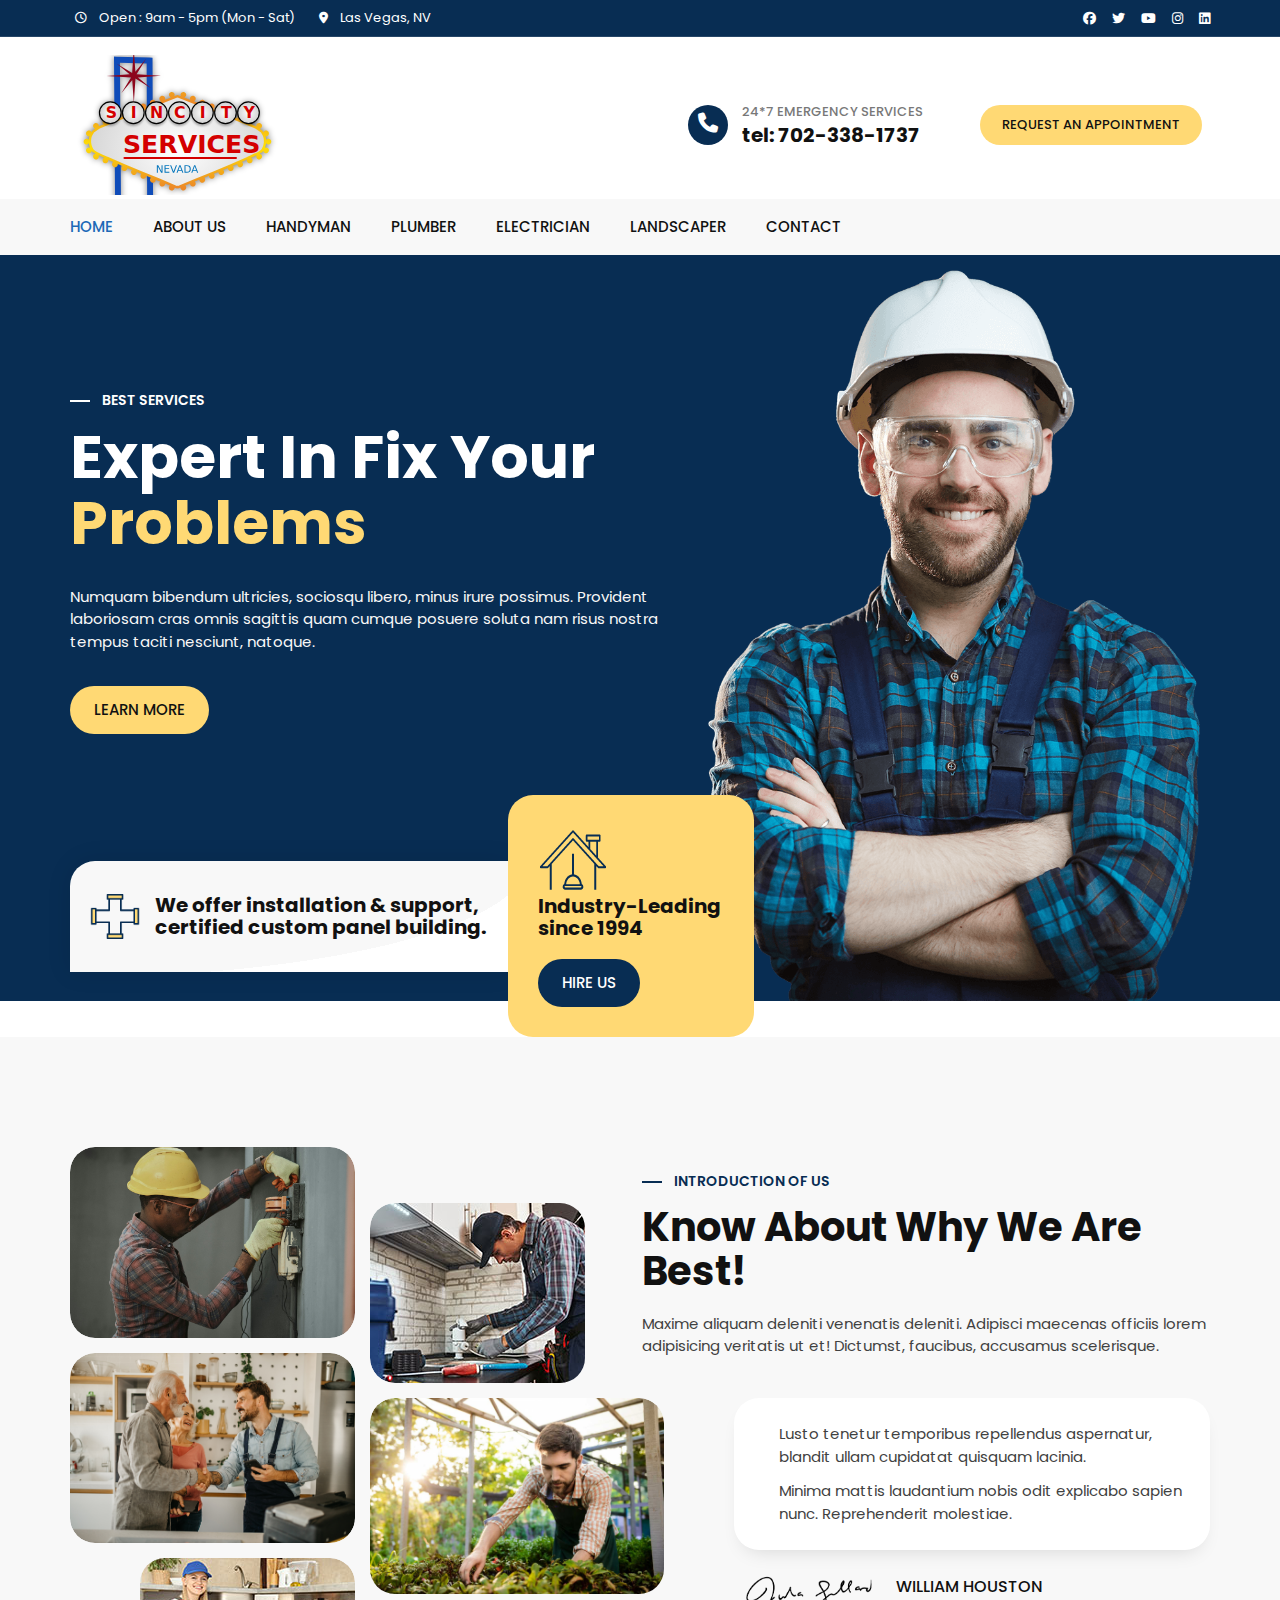
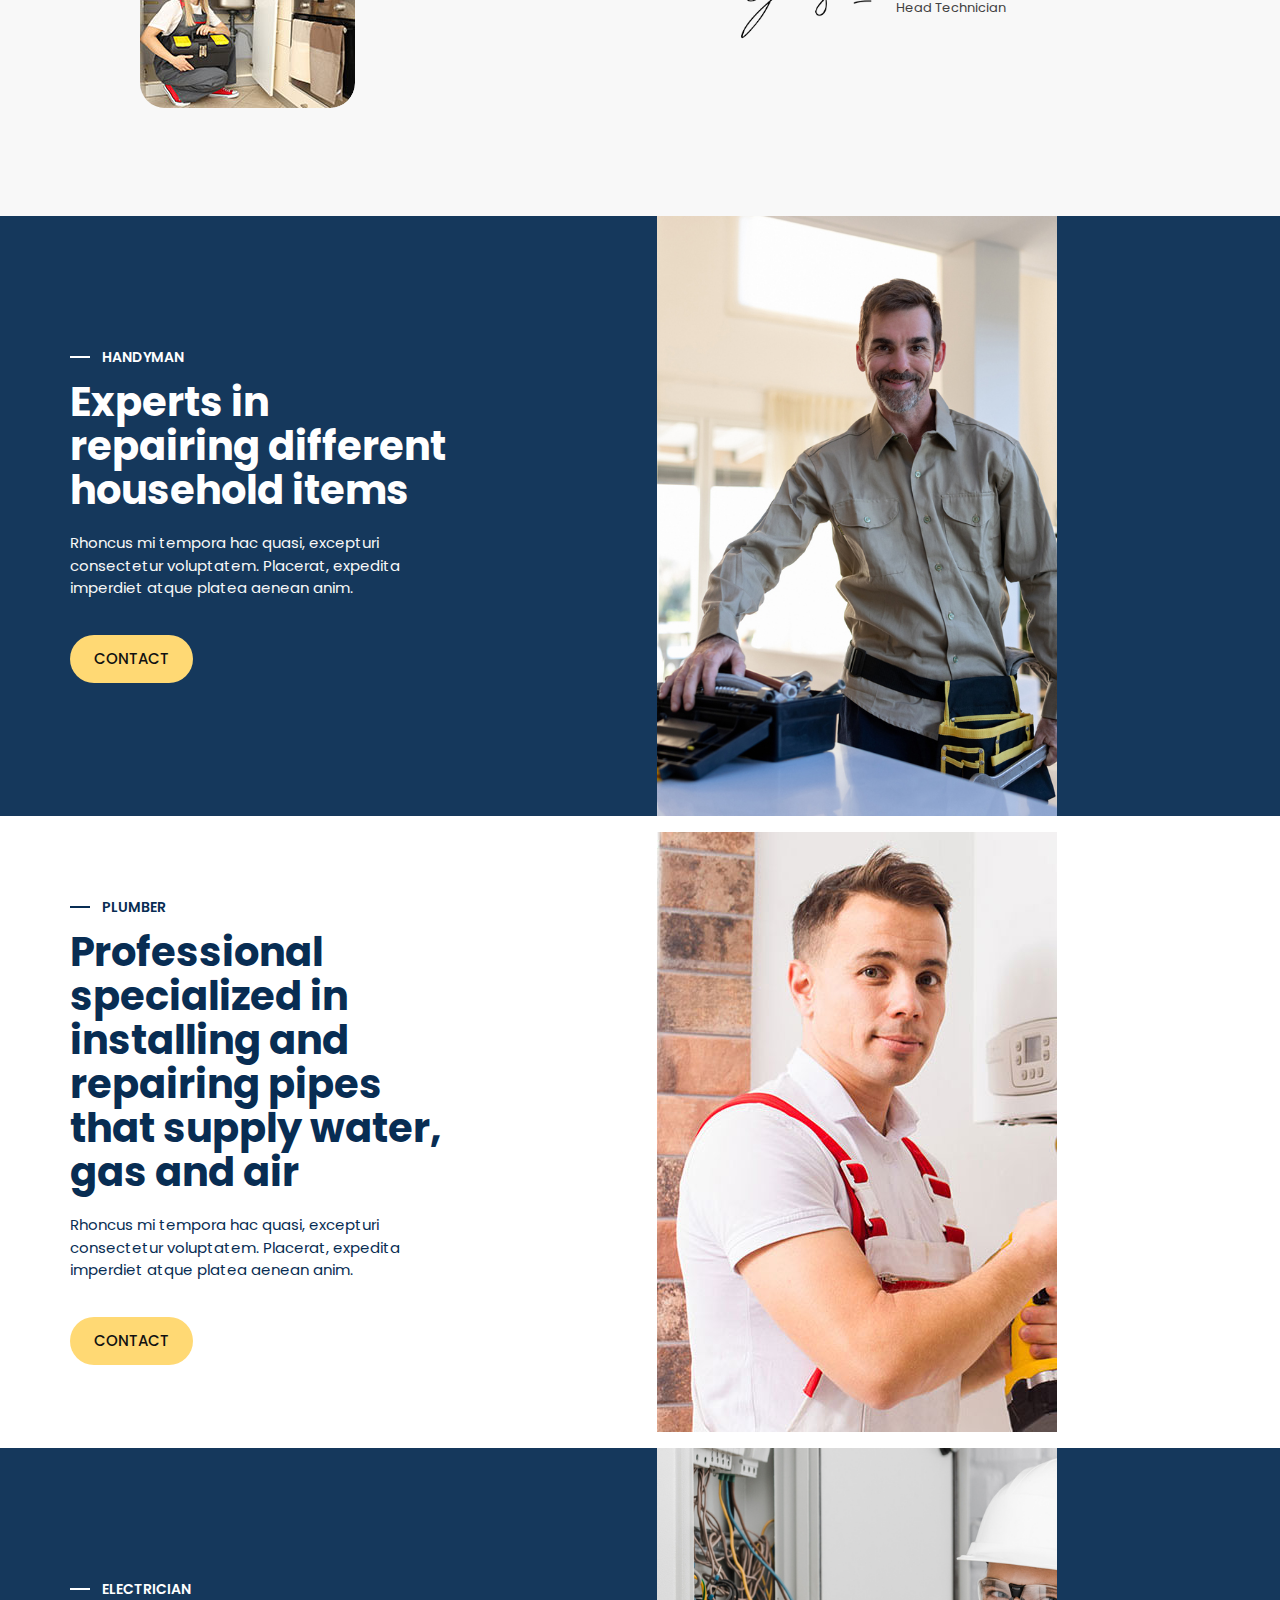
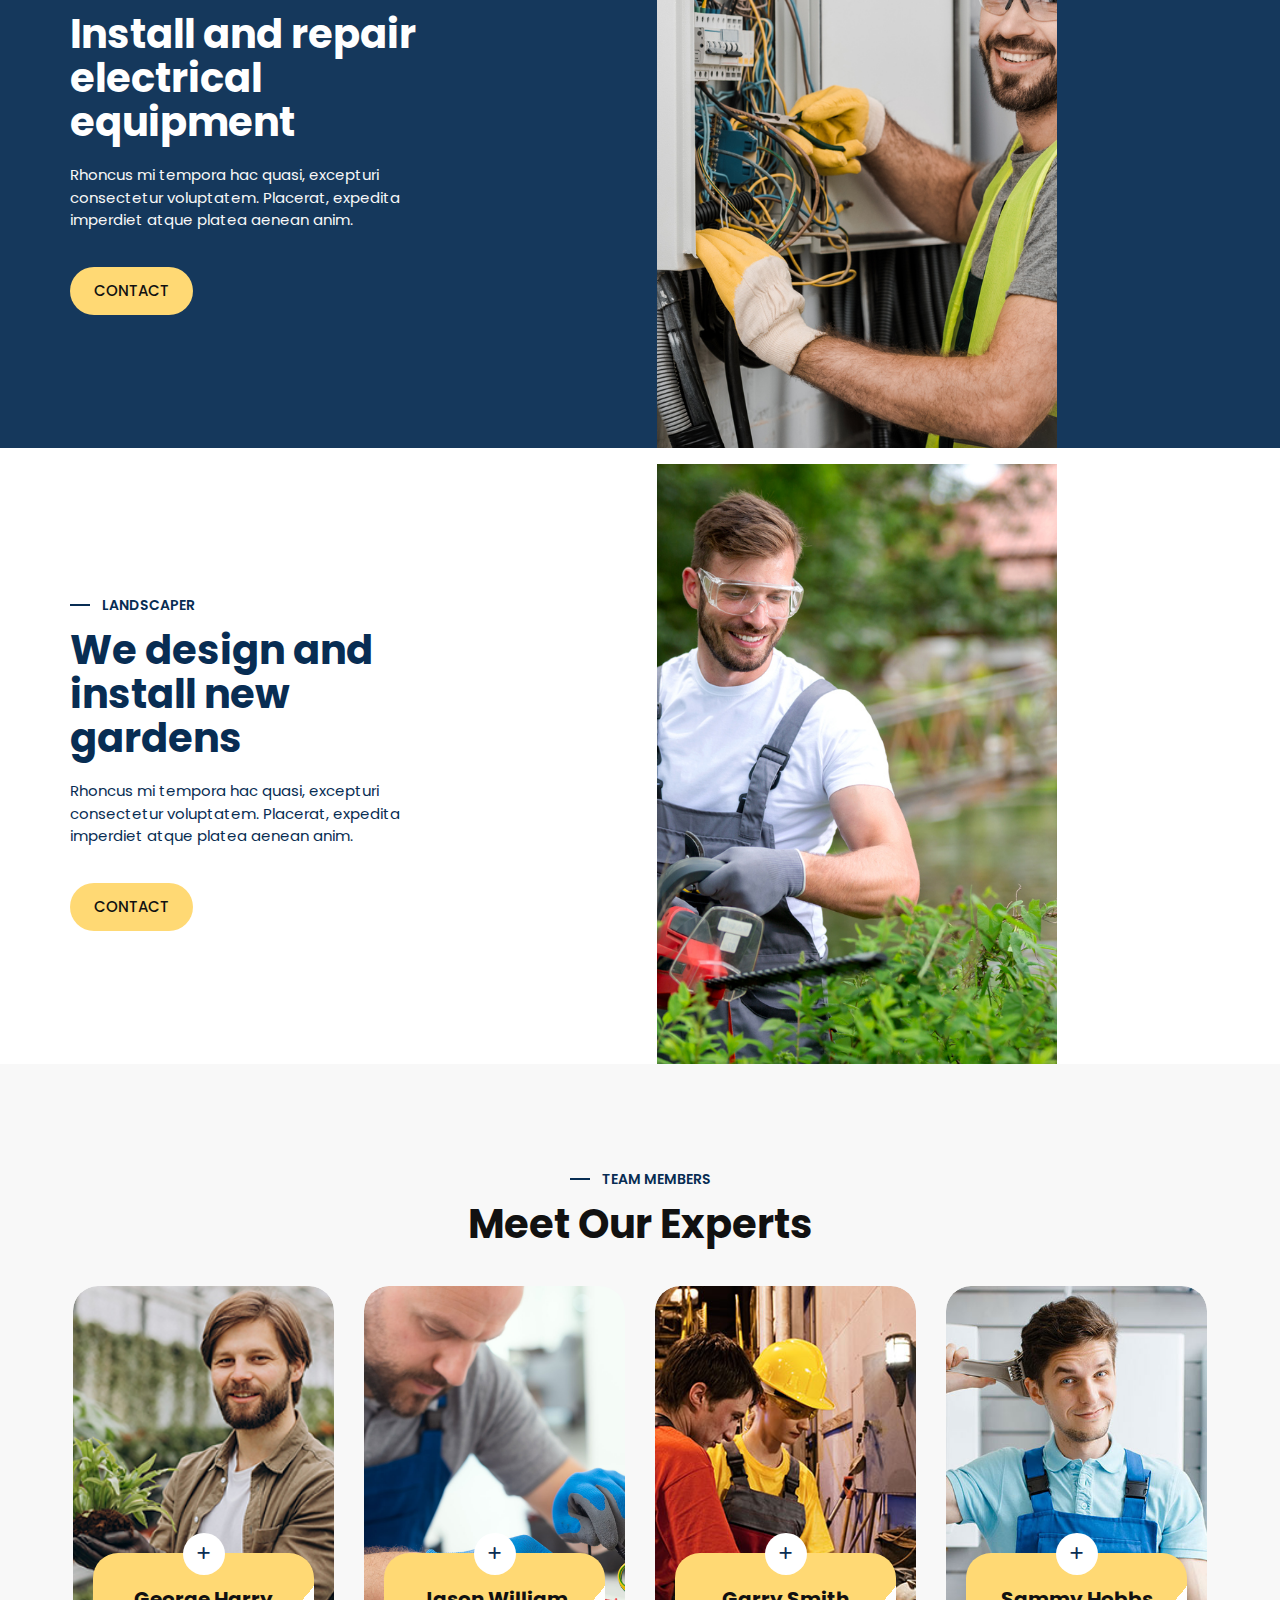
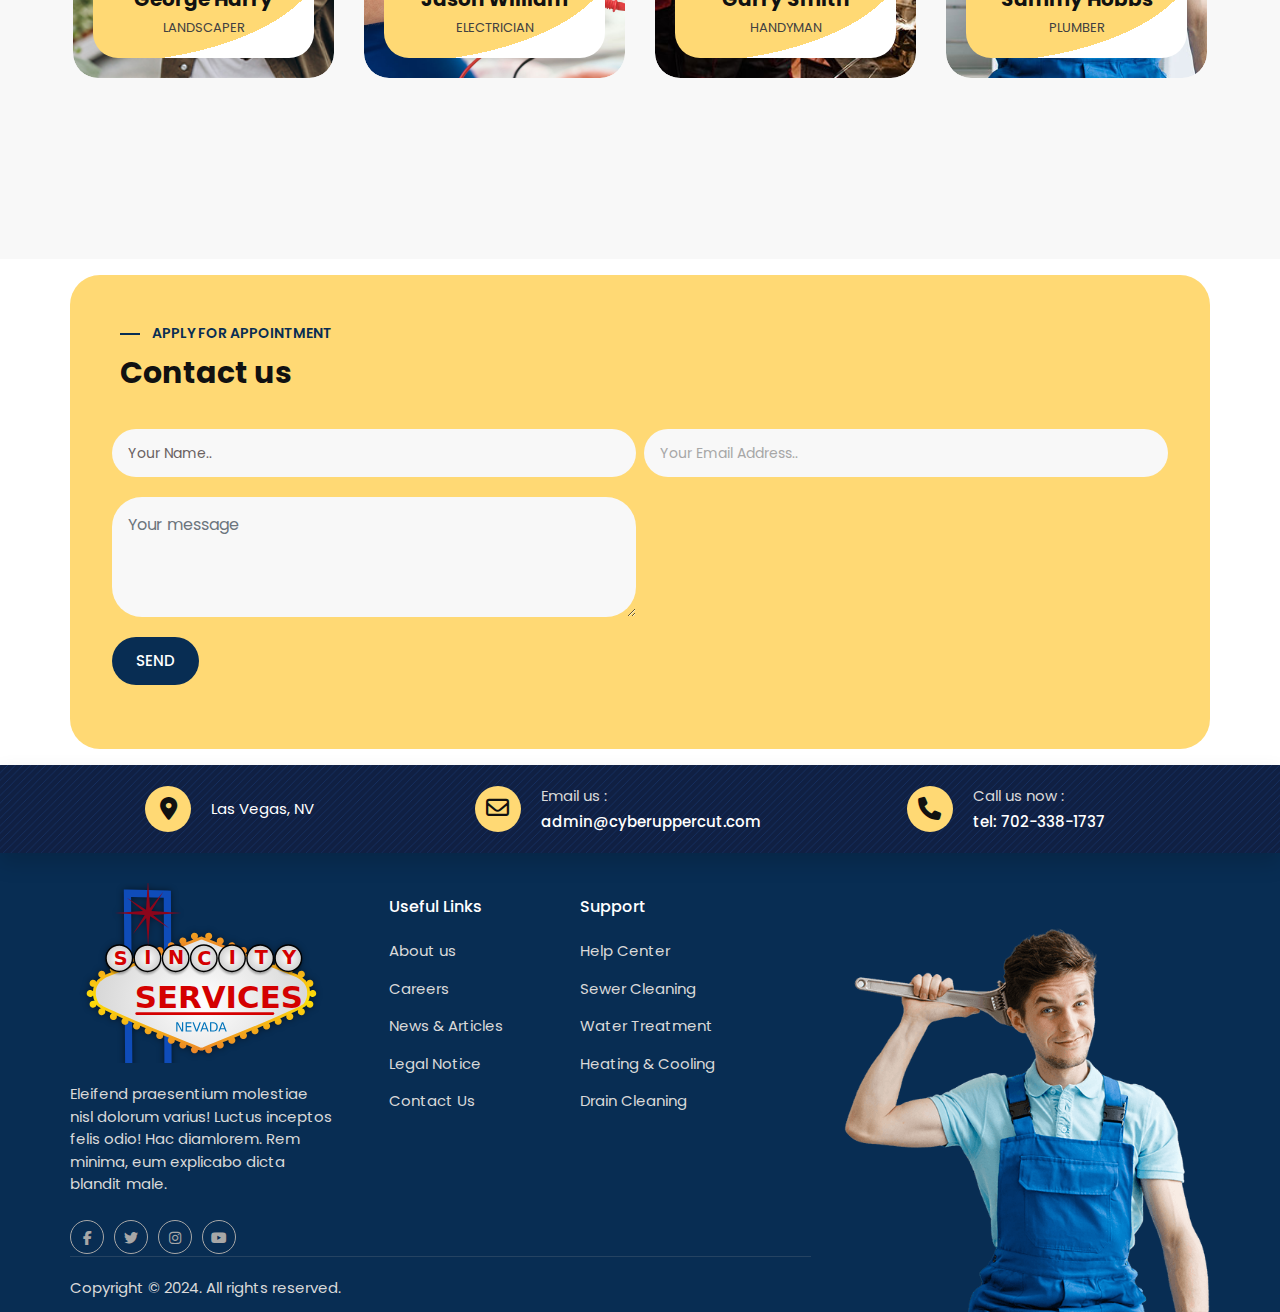
==== commit 40c92e70: "se quito varias secciones y se agrego fotos" ====
--- a/index.html
+++ b/index.html
@@ -68,7 +68,7 @@
                                 <div class="header-schedule-info">
                                     <i aria-hidden="true" class="fas fa-map-marker-alt"></i>
                                     <span class="schedule-info">
-                                        3146 Koontz Lane, California
+                                        Las Vegas, NV
                                     </span>
                                 </div>
                             </div>
@@ -127,7 +127,7 @@
                                         </span>
                                         <div class="details-content">
                                             <span class="content-title">24*7 EMERGENCY SERVICES</span>
-                                            <h5>569-236-154-22</h5>
+                                            <h5>tel: 702-338-1737</h5>
                                         </div>
                                     </div>
                                 </a>
@@ -243,10 +243,10 @@
                     <div class="home-aboutus-inner">
                         <div class="about-gallary">
                             <figure class=" figure-round-border">
-                                <img src="./Services HTML Template_files/plumbero-img1.jpg" alt="">
+                                <img src="./assets/electrician-2.jpg" alt="">
                             </figure>
                             <figure class=" figure-round-border">
-                                <img src="./Services HTML Template_files/plumbero-img4.jpg" alt="">
+                                <img src="./assets/handyman-2.jpg" alt="">
                             </figure>
                             <figure class=" figure-round-border">
                                 <img src="./Services HTML Template_files/plumbero-img2.jpg" alt="">
@@ -269,19 +269,17 @@
                             </div>
                             <div class="about-detail">
                                 <figure class="about-bottom-right-img figure-round-border">
-                                    <img src="./Services HTML Template_files/plumbero-img5.jpg" alt="">
+                                    <img src="./assets/landscaper-2.jpg" alt="">
                                 </figure>
                                 <div class="about-detail-inner">
                                     <div class="about-list">
                                         <ul>
                                             <li>
-                                                <i aria-hidden="true" class="icon icon-checkmark-circle"></i>
                                                 <span>
                                                     Lusto tenetur temporibus repellendus aspernatur, blandit ullam cupidatat quisquam lacinia.
                                                 </span>
                                             </li>
                                             <li>
-                                                <i aria-hidden="true" class="icon icon-checkmark-circle"></i>
                                                 <span>
                                                     Minima mattis laudantium nobis odit explicabo sapien nunc. Reprehenderit molestiae.
                                                 </span>
@@ -326,7 +324,7 @@
                             </a>
                         </div>
                         <div  class="d-flex justify-content-center">
-                            <img src="./Services HTML Template_files/plumbero-img52.jpg" alt="">
+                            <img style="height: 600px;width: 400px;object-fit: cover;" src="./assets/handyman.jpg" alt="">
                         </div>
                     </div>
                 </div>
@@ -355,7 +353,7 @@
                             </a>
                         </div>
                         <div  class="d-flex justify-content-center">
-                            <img src="./Services HTML Template_files/plumbero-img54.jpg" alt="">
+                            <img style="height: 600px;width: 400px;object-fit: cover;" src="./Services HTML Template_files/plumbero-img54.jpg" alt="">
                         </div>
                     </div>
                 </div>
@@ -384,7 +382,7 @@
                             </a>
                         </div>
                         <div  class="d-flex justify-content-center">
-                            <img src="./Services HTML Template_files/plumbero-img53.jpg" alt="">
+                            <img style="height: 600px;width: 400px;object-fit: cover;" src="./assets/electrician.jpg" alt="">
                         </div>
                     </div>
                 </div>
@@ -413,7 +411,7 @@
                             </a>
                         </div>
                         <div  class="d-flex justify-content-center">
-                            <img src="./Services HTML Template_files/plumbero-img55.jpg" alt="">
+                            <img style="height: 600px;width: 400px;object-fit: cover;" src="./assets/landscaper.jpg" alt="">
                         </div>
                     </div>
                 </div>
@@ -421,145 +419,8 @@
 
             <!-- LANDSCAPER -->
 
-            <!-- home working process section -->
-            <section class="home-working-step-section">
-                <div class="overlay"></div>
-                <div class="container">
-                    <div class="section-head-white offset-lg-3 col-lg-6 offset-md-2 col-md-8 text-center">
-                        <h6 class="section-sub-title">WORK PROCESS</h6>
-                        <h3 class="section-title">4 Simple Process To Follow</h3>
-                    </div>
-                    <div class="process-step">
-                        <div class="row align-items-center justify-content-center">
-                            <div class="col-lg-3 col-md-4 col-sm-6">
-                                <div class="phase">
-                                    <figure class="phase-icon">
-                                        <i class="fas fa-clipboard-list"></i>
-                                        <h5 class="phase-no">1</h5>
-                                    </figure>
-                                    <div class="phase-content">
-                                        <h5 class="phase-title">
-                                            Schedule Your Appointment
-                                        </h5>
-                                        <p class="phase-info">
-                                            Fugit excepteur, ducimus donec, praesent ab.
-                                        </p>
-                                    </div>
-                                </div>
-                            </div>
-                            <div class="col-lg-3 col-md-4 col-sm-6">
-                                <div class="phase">
-                                    <figure class="phase-icon">
-                                        <i class="far fa-calendar-check"></i>
-                                        <h5 class="phase-no">2</h5>
-                                    </figure>
-                                    <div class="phase-content">
-                                        <h5 class="phase-title">
-                                            Get Professional Advices
-                                        </h5>
-                                        <p class="phase-info">
-                                            Fugit excepteur, ducimus donec, praesent ab.
-                                        </p>
-                                    </div>
-                                </div>
-                            </div>
-                            <div class="col-lg-3 col-md-4 col-sm-6">
-                                <div class="phase">
-                                    <figure class="phase-icon">
-                                        <i class="far fa-handshake"></i>
-                                        <h5 class="phase-no">3</h5>
-                                    </figure>
-                                    <div class="phase-content">
-                                        <h5 class="phase-title">
-                                            Meet Expert
-                                        </h5>
-                                        <p class="phase-info">
-                                            Fugit excepteur, ducimus donec, praesent ab.
-                                        </p>
-                                    </div>
-                                </div>
-                            </div>
-                            <div class="col-lg-3 col-md-4 col-sm-6">
-                                <div class="phase">
-                                    <figure class="phase-icon">
-                                        <i class="far fa-thumbs-up"></i>
-                                        <h5 class="phase-no">4</h5>
-                                    </figure>
-                                    <div class="phase-content">
-                                        <h5 class="phase-title">
-                                            Get Our Best Services
-                                        </h5>
-                                        <p class="phase-info">
-                                            Fugit excepteur, ducimus donec, praesent ab.
-                                        </p>
-                                    </div>
-                                </div>
-                            </div>
-                        </div>
-                    </div>
-                </div>
-            </section>
-           
             
-            <!-- home gallay sectin -->
-            <section class="home-gallery-section">
-                <div class="container">
-                    <div class="col-lg-8 offset-lg-2">
-                        <div class="section-head text-center">
-                            <h6 class="section-sub-title">PORTFOLIO LIST</h6>
-                            <h3 class="section-title">
-                                Recent Completed Activity
-                            </h3>
-                        </div>
-                    </div>
-                    <div class="gallery-container">
-                        <div class="gallery-grid" style="position: relative; height: 774px;">
-                            <div class="mix single-gallery gallery-grid-item" style="position: absolute; left: 0px; top: 0px;">
-                                <figure class="gallery-img">
-                                    <a href="">
-                                        <img src="./Services HTML Template_files/plumbero-img51.jpg" alt="">
-                                    </a>
-                                </figure>
-                            </div>
-                            <div class="mix single-gallery gallery-grid-item" style="position: absolute; left: 387.953px; top: 0px;">
-                                <figure class="gallery-img">
-                                    <a href="">
-                                        <img src="./Services HTML Template_files/plumbero-img50.jpg" alt="">
-                                    </a>
-                                </figure>
-                            </div>
-                            <div class="mix single-gallery gallery-grid-item" style="position: absolute; left: 775.906px; top: 0px;">
-                                <figure class="gallery-img">
-                                    <a href="">
-                                        <img src="./Services HTML Template_files/plumbero-img49.jpg" alt="">
-                                    </a>
-                                </figure>
-                            </div>
-                            <div class="mix single-gallery gallery-grid-item" style="position: absolute; left: 0px; top: 387px;">
-                                <figure class="gallery-img">
-                                    <a href="">
-                                        <img src="./Services HTML Template_files/plumbero-img48.jpg" alt="">
-                                    </a>
-                                </figure>
-                            </div>
-                            <div class="mix single-gallery gallery-grid-item" style="position: absolute; left: 387.953px; top: 387px;">
-                                <figure class="gallery-img">
-                                    <a href="">
-                                        <img src="./Services HTML Template_files/plumbero-img47.jpg" alt="">
-                                    </a>
-                                </figure>
-                            </div>
-                            <div class="mix single-gallery gallery-grid-item" style="position: absolute; left: 775.906px; top: 387px;">
-                                <figure class="gallery-img">
-                                    <a href="">
-                                        <img src="./Services HTML Template_files/plumbero-img46.jpg" alt="">
-                                    </a>
-                                </figure>
-                            </div>
-                        </div>
-                    </div>
-                </div>
-            </section>
+            
             <!-- home-team-section -->
             <section class="home-team-section">
                 <div class="container">
@@ -574,13 +435,13 @@
                             <div class="col-lg-3 col-md-4 col-sm-6">
                                 <div class="team-member">
                                     <figure class="team-img figure-round-border">
-                                        <img src="./Services HTML Template_files/plumbero-img52.jpg" alt="">
+                                        <img src="./assets/landscaper-3.jpg" alt="" style="height:392px ;object-fit: cover;">
                                     </figure>
                                     <div class="team-detail round-border">
                                         <a href="" class="team-name">
                                             <h5>George Harry</h5>
                                         </a>
-                                        <span class="job-title">HEAD TECHNICIAN</span>
+                                        <span class="job-title">LANDSCAPER</span>
                                         <a href="" class="team-type-btn">
                                             <i aria-hidden="true" class="fas fa-plus"></i>
                                         </a>
@@ -590,13 +451,13 @@
                             <div class="col-lg-3 col-md-4 col-sm-6">
                                 <div class="team-member">
                                     <figure class="team-img figure-round-border">
-                                        <img src="./Services HTML Template_files/plumbero-img53.jpg" alt="">
+                                        <img src="./assets/electrician-3.jpg" alt="" style="height:392px ;object-fit: cover;">
                                     </figure>
                                     <div class="team-detail round-border">
                                         <a href="" class="team-name">
                                             <h5>Jason William</h5>
                                         </a>
-                                        <span class="job-title">HEAD PLUMBER</span>
+                                        <span class="job-title">ELECTRICIAN</span>
                                         <a href="" class="team-type-btn">
                                             <i aria-hidden="true" class="fas fa-plus"></i>
                                         </a>
@@ -606,13 +467,13 @@
                             <div class="col-lg-3 col-md-4 col-sm-6">
                                 <div class="team-member">
                                     <figure class="team-img figure-round-border">
-                                        <img src="./Services HTML Template_files/plumbero-img54.jpg" alt="">
+                                        <img src="./assets/handyman-3.jpg" alt="" style="height:392px ;object-fit: cover;">
                                     </figure>
                                     <div class="team-detail round-border">
                                         <a href="" class="team-name">
                                             <h5>Garry Smith</h5>
                                         </a>
-                                        <span class="job-title">PLUMBER</span>
+                                        <span class="job-title">HANDYMAN</span>
                                         <a href="" class="team-type-btn">
                                             <i aria-hidden="true" class="fas fa-plus"></i>
                                         </a>
@@ -622,7 +483,7 @@
                             <div class="col-lg-3 col-md-4 col-sm-6">
                                 <div class="team-member">
                                     <figure class="team-img figure-round-border">
-                                        <img src="./Services HTML Template_files/plumbero-img55.jpg" alt="">
+                                        <img src="./Services HTML Template_files/plumbero-img55.jpg" alt="" style="height:392px ;object-fit: cover;">
                                     </figure>
                                     <div class="team-detail round-border">
                                         <a href="" class="team-name">
@@ -639,125 +500,7 @@
                     </div>
                 </div>
             </section>
-            <!-- home testimonial section -->
-            <section class="home-testimonials-section">
-                <div class="overlay"></div>
-                <div class="container">
-                    <div class="home-testimonial-wrapper">
-                        <div class="section-head-white-info">
-                            <h6 class="section-sub-title">
-                                OUR TESTIMONIAL
-                            </h6>
-                            <h3 class="section-title">
-                                Appreciated By Our Customers
-                            </h3>
-                            <p class="section-paragraph">
-                                Rhoncus mi tempora hac quasi, excepturi consectetur voluptatem. Placerat, expedita imperdiet atque platea aenean anim.
-                            </p>
-                            <a href="" class="button-round-secondary section-btn">
-                                VIEW ALL REVIEWS
-                            </a>
-                        </div>
-                        <div class="comment-inner">
-                            <div class="comment-group left-group">
-                                <div class="comment-content round-border">
-                                    <p class="comment-detail">
-                                        Fames eget hic eius iste provident vivamus volutpat, earum pharetra. Duis debitis anim porro purus.
-                                    </p>
-                                    <div class="author-detail">
-                                        <figure class="author-img">
-                                            <img src="./Services HTML Template_files/plumbero-img18.jpg" alt="">
-                                        </figure>
-                                        <div class="author-info">
-                                            <h5 class="author-name">John Doe</h5>
-                                            <span class="author-desc">Customer</span>
-                                        </div>
-                                    </div>
-                                </div>
-                                <div class="comment-content round-border">
-                                    <p class="comment-detail">
-                                        Fames eget hic eius iste provident vivamus volutpat, earum pharetra. Duis debitis anim porro purus.
-                                    </p>
-                                    <div class="author-detail">
-                                        <figure class="author-img">
-                                            <img src="./Services HTML Template_files/plumbero-img19.jpg" alt="">
-                                        </figure>
-                                        <div class="author-info">
-                                            <h5 class="author-name">William Hobb</h5>
-                                            <span class="author-desc">Customer</span>
-                                        </div>
-                                    </div>
-                                </div>
-                            </div>
-                            <div class="comment-group right-group">
-                                <div class="comment-content round-border">
-                                    <p class="comment-detail">
-                                        Fames eget hic eius iste provident vivamus volutpat, earum pharetra. Duis debitis anim porro.
-                                    </p>
-                                    <div class="author-detail">
-                                        <figure class="author-img">
-                                            <img src="./Services HTML Template_files/plumbero-img20.jpg" alt="">
-                                        </figure>
-                                        <div class="author-info">
-                                            <h5 class="author-name">Alison Grey</h5>
-                                            <span class="author-desc">Customer</span>
-                                        </div>
-                                    </div>
-                                </div>
-                                <div class="comment-content round-border">
-                                    <p class="comment-detail">
-                                        Fames eget hic eius iste provident vivamus volutpat, earum pharetra. Duis debitis anim porro purus.
-                                    </p>
-                                    <div class="author-detail">
-                                        <figure class="author-img">
-                                            <img src="./Services HTML Template_files/plumbero-img21.jpg" alt="">
-                                        </figure>
-                                        <div class="author-info">
-                                            <h5 class="author-name">George Smith</h5>
-                                            <span class="author-desc">Customer</span>
-                                        </div>
-                                    </div>
-                                </div>
-                            </div>
-                        </div>
-                    </div>
-                </div>
-            </section>
-
-            <section class="home-partner-section">
-                <div class="container">
-                    <div class="home-partner-wrapper">
-                        <div class="partner-group-logo">
-                            <figure class="partner-logo round-border">
-                                <img src="./Services HTML Template_files/plumbero-img33.png" alt="">
-                            </figure>
-                            <figure class="partner-logo round-border">
-                                <img src="./Services HTML Template_files/plumbero-img34.png" alt="">
-                            </figure>
-                            <figure class="partner-logo round-border">
-                                <img src="./Services HTML Template_files/plumbero-img35.png" alt="">
-                            </figure>
-                            <figure class="partner-logo round-border">
-                                <img src="./Services HTML Template_files/plumbero-img36.png" alt="">
-                            </figure>
-                            <figure class="partner-logo round-border">
-                                <img src="./Services HTML Template_files/plumbero-img37.png" alt="">
-                            </figure>
-                            <figure class="partner-logo round-border">
-                                <img src="./Services HTML Template_files/plumbero-img32.png" alt="">
-                            </figure>
-                        </div>
-                        <div class="section-head-info partner-content">
-                            <h6 class="section-sub-title">PARTNERS &amp; CLIENTS</h6>
-                            <h3 class="section-title">Checkout Our Sponsers &amp; Partners</h3>
-                            <p class="section-paragraph">
-                                Excepteur aperiam tortor eu saepe orci, minim dictumst cum dolorem maiores porro, natoque scelerisque cum magna, purus vivamus, parturient interdum cum magna, purus .
-                            </p>
-                            <a href="#aboutus" class="button-round-primary section-btn">LEARN MORE</a>
-                        </div>
-                    </div>
-                </div>
-            </section>
+           
              
             <div class="container my-3" id="contact">
                 <div class="reservation-inner ">
@@ -800,7 +543,7 @@
                                 </figure>
                                 <div class="contact-deatil">
                                     <p>
-                                        54B, Tailstoi Town 5238 MT, LA City, IA 522364
+                                        Las Vegas, NV
                                     </p>
                                 </div>
                             </div>
@@ -814,7 +557,7 @@
                                     <span class="contact-title">
                                         Email us :
                                     </span>
-                                    <a href="mailto:info@domain.com">info@domian.com</a>
+                                    <a href="mailto:info@domain.com">admin@cyberuppercut.com</a>
                                 </aside>
                             </div>
                         </div>
@@ -827,7 +570,7 @@
                                     <span class="contact-title">
                                         Call us now :
                                     </span>
-                                    <a href="tel:+36003652596">+3600-365-2596</a>
+                                    <a href="tel:+702-338-1737">tel: 702-338-1737</a>
                                 </aside>
                             </div>
                         </div>
@@ -922,7 +665,7 @@
                             </div>
                         </div>
                         <div class="bottom-footer">
-                            <div class="copy-right">Copyright © 2023 Plumbero. All rights reserved.</div>
+                            <div class="copy-right">Copyright © 2024. All rights reserved.</div>
                         </div>
                     </div>
                     <div class="footer-img">
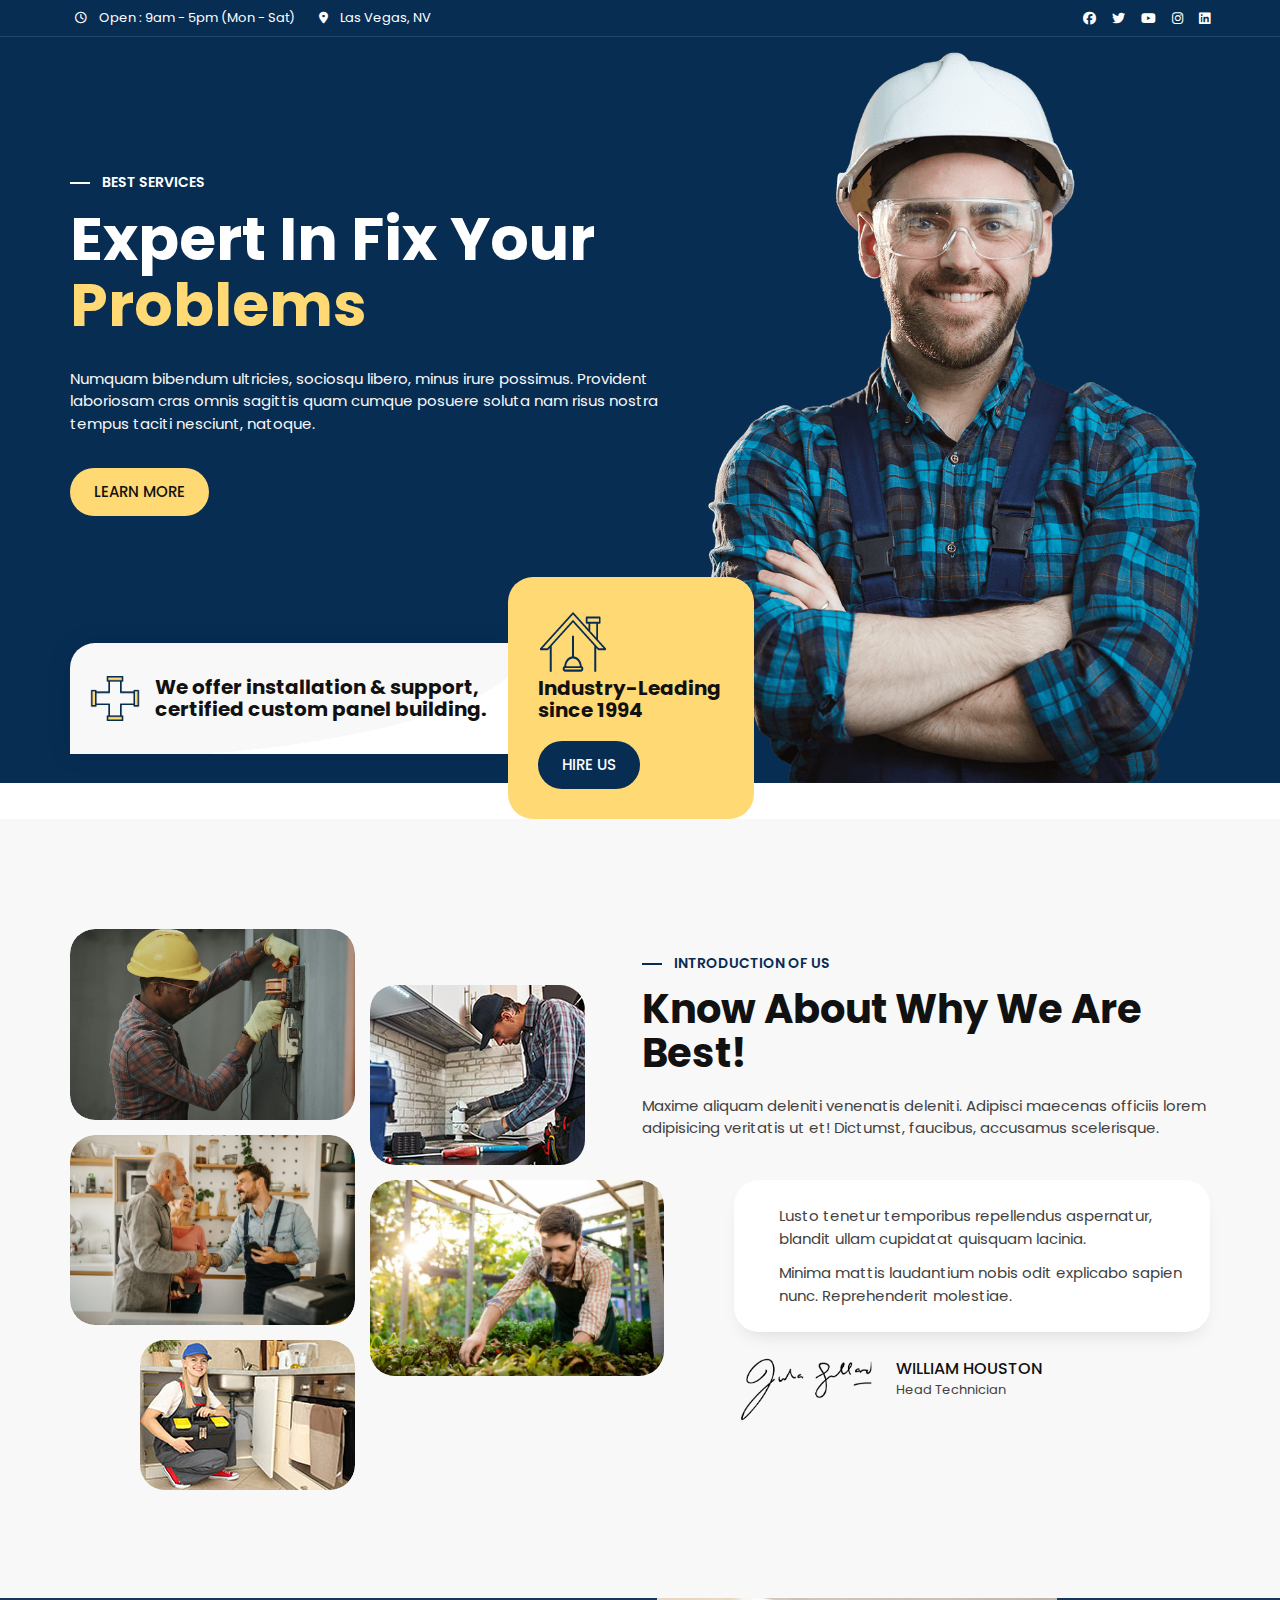
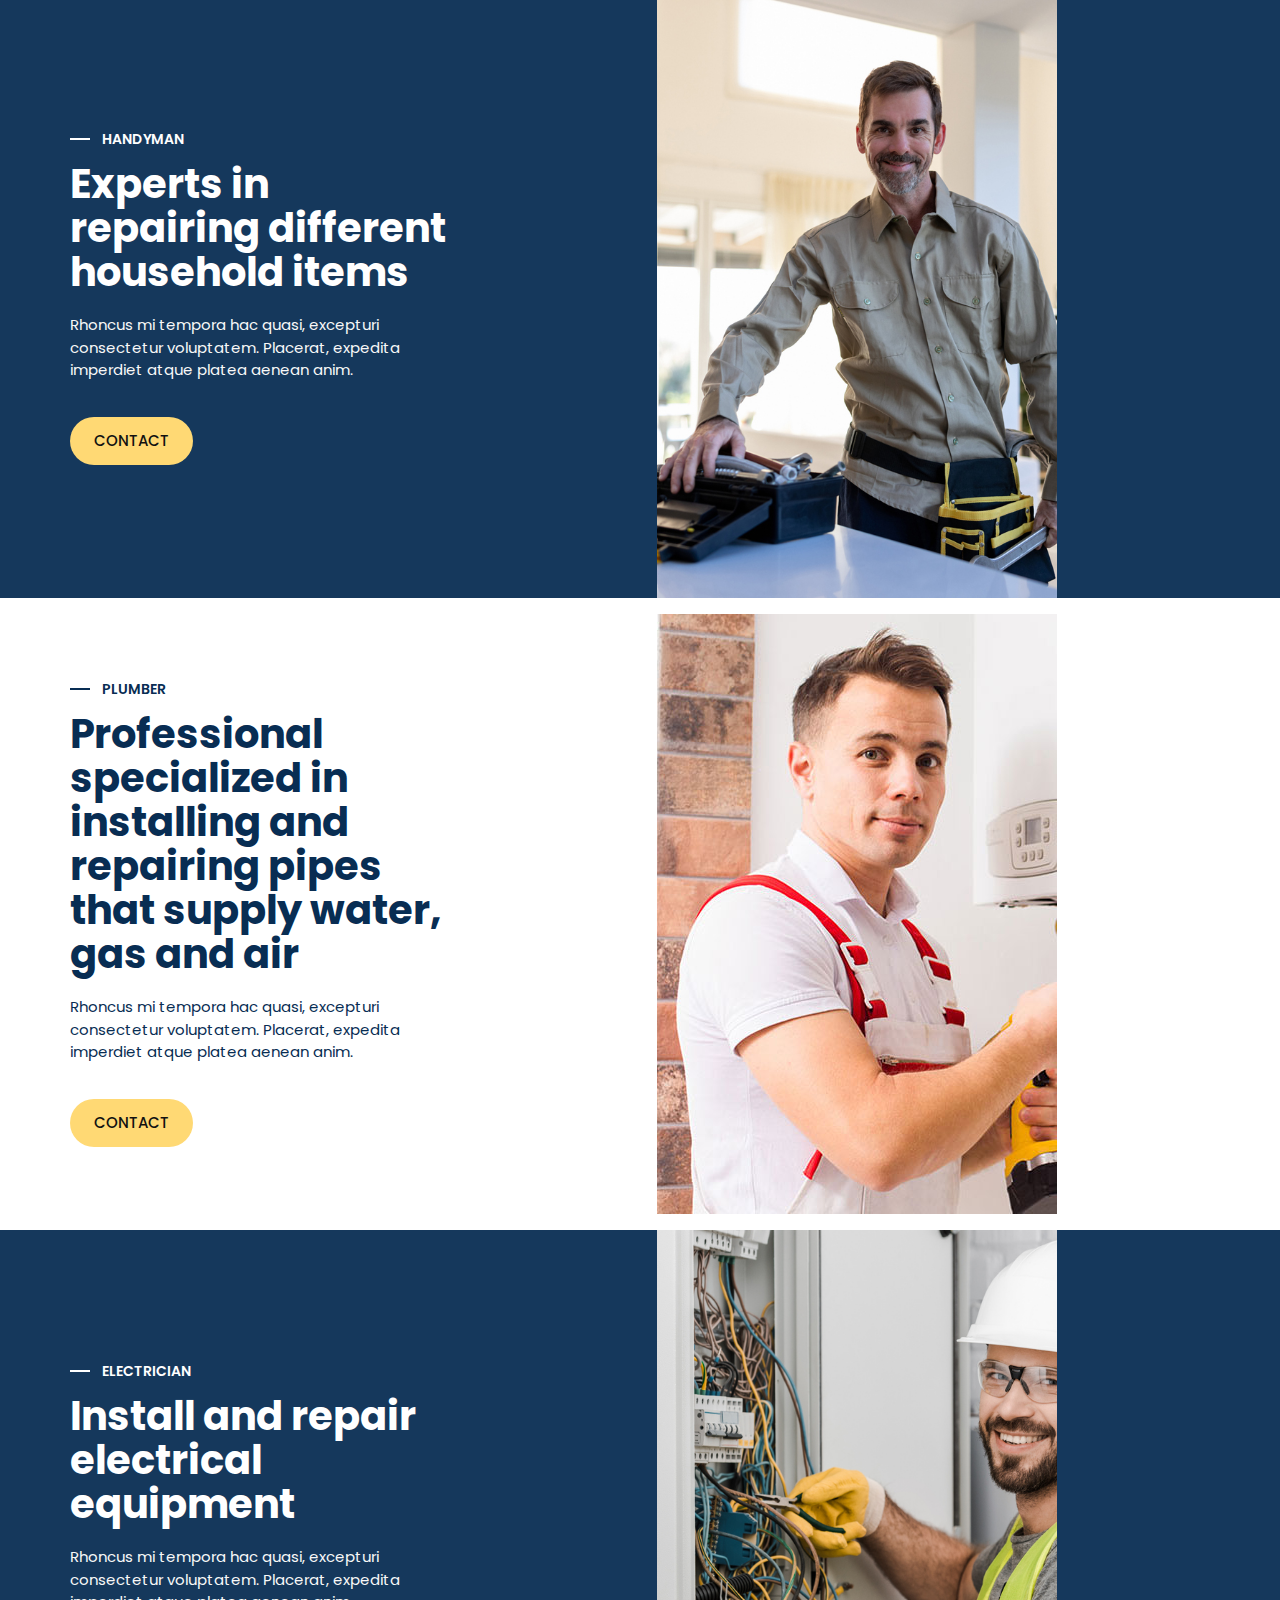
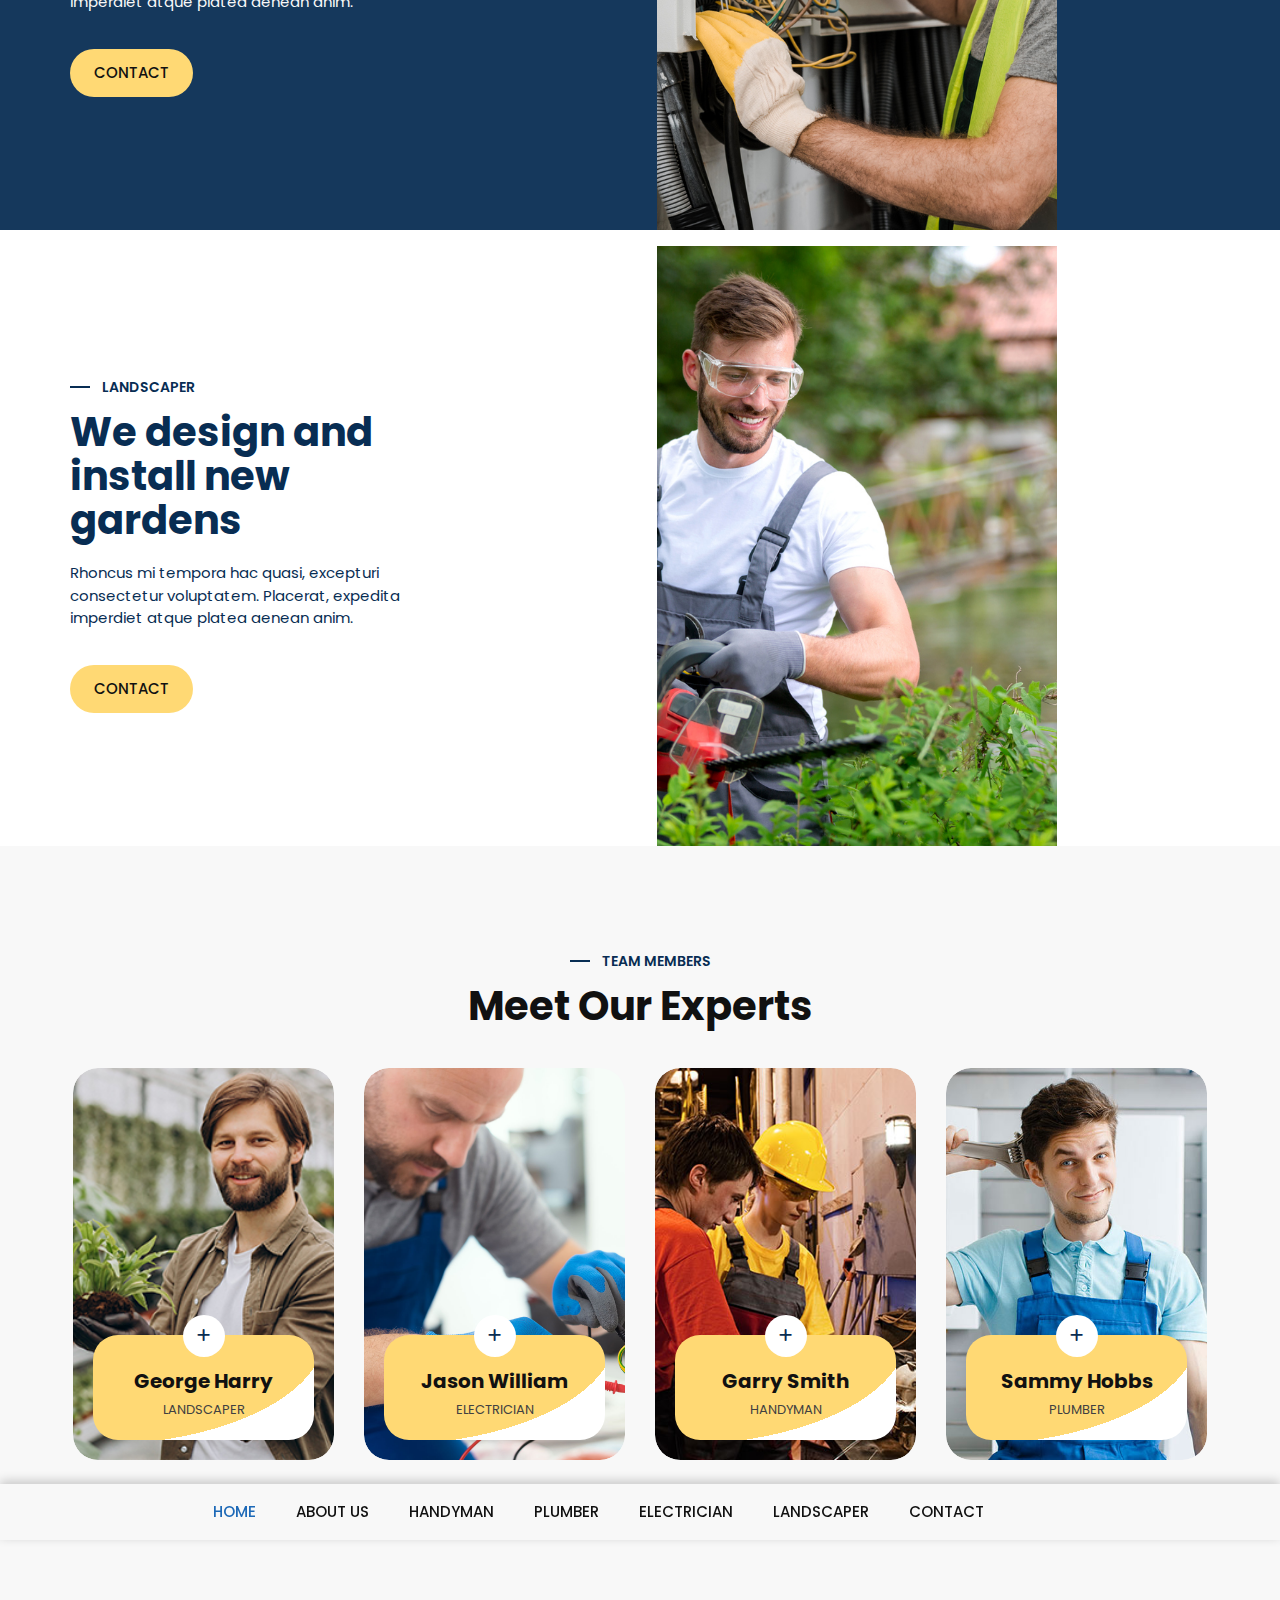
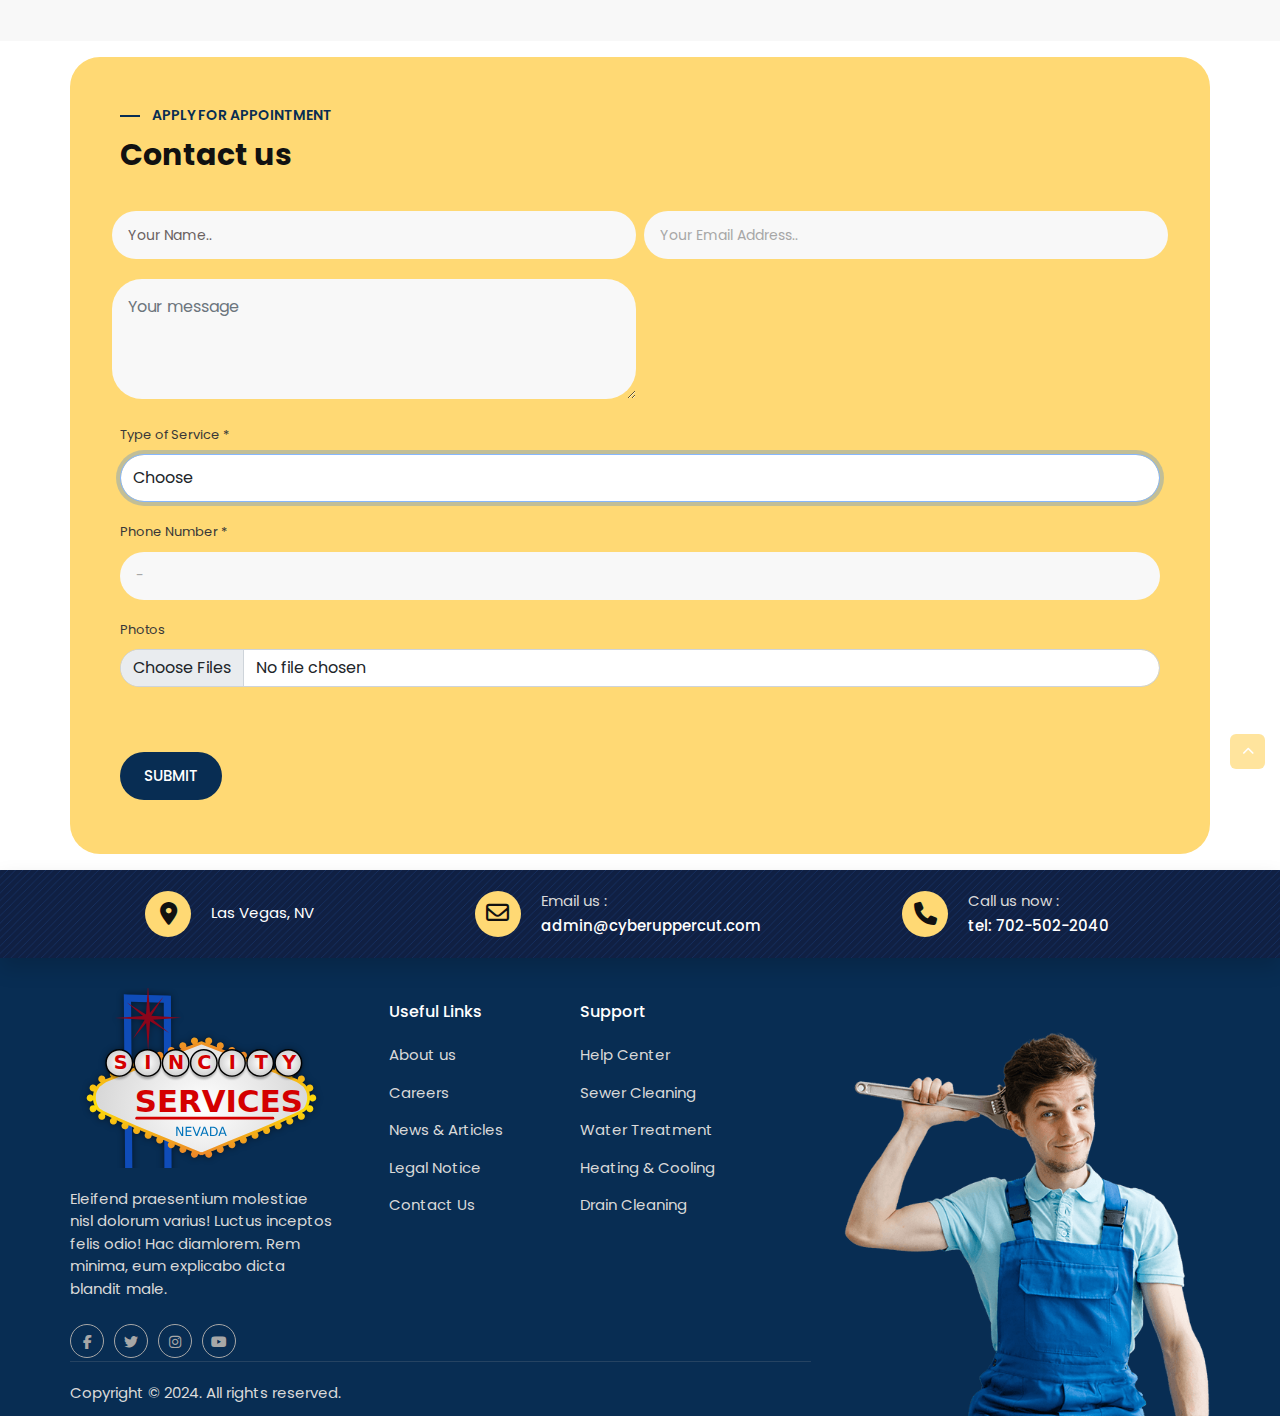
==== commit 53130fa2: "fix 28/2" ====
--- a/index.html
+++ b/index.html
@@ -119,7 +119,7 @@
                         </div>
                         <div class=" mid-left-header col-md-6 d-flex align-items-center justify-content-md-end justify-content-between flex-grow-1 flex-wrap flex-sm-nowrap">
                             <div class="header-contact-info">
-                                <a href="tel:56923615422">
+                                <a href="tel:702-502-2040">
                                     <div class="header-contact-inner">
                                         <span class="icon">
                                             <!-- <i aria-hidden="true" class="icon icon-phone"></i> -->
@@ -127,7 +127,7 @@
                                         </span>
                                         <div class="details-content">
                                             <span class="content-title">24*7 EMERGENCY SERVICES</span>
-                                            <h5>tel: 702-338-1737</h5>
+                                            <h5>tel: 702-502-2040</h5>
                                         </div>
                                     </div>
                                 </a>
@@ -510,7 +510,7 @@
                             <h6 class="section-sub-title">APPLY FOR APPOINTMENT</h6>
                             <h4 class="service-title">Contact us</h4>
                         </div>
-                        <form action="https://formkeep.com/f/36df6f54befe" method="POST" target="_blank" enctype="multipart/form-data" class="reservation-form row">
+                        <form action="https://formkeep.com/f/570fe7c74b1d" method="POST" target="_blank" enctype="multipart/form-data" class="reservation-form row">
                             <div class="col-lg-6 col-md-6 col-sm-6 col-12 px-1 form-group">
                                 <input required type="text" name="name" id="name" placeholder="Your Name..">
                             </div>
@@ -522,9 +522,44 @@
                                 <textarea style="background-color: #f8f8f8;border: none;padding: 1em;
                                 height: 120px;border-radius: 30px;" name="message" class="form-control" id="message" rows="5" placeholder="Your message" required=""></textarea>
                             </div>
-                            <div class="col-12 px-1 form-group">
-                                <button type="submit" class="button-round-primary">Send</button>
-                            </div>
+                            <fieldset>
+                                <div class="row">
+                                <div class="form-group col-xs-12" id="Type_of_Service__div">
+                                <label for="Type_of_Service">Type of Service *</label>
+                                <select name="Type of Service" id="Type_of_Service" required="required" autofocus="autofocus" class="form-control"><option value="">Choose</option>
+                                    <option value="Handyman">Handyman</option>
+                                    <option value="Plumbing">Plumbing</option>
+                                    <option value="Electrical">Electrical</option>
+                                    <option value="Landscaping">Landscaping</option></select>
+                            </div>
+                            </div>
+                                <div class="row">
+                                <div class="form-group col-xs-12" id="Phone_Number__div">
+                                <label title="required" for="Phone_Number">Phone Number *</label>
+                                <input type="tel" name="Phone Number" id="Phone_Number" value="" required="required" placeholder="-" class="form-control" />
+                            </div>
+                            </div>
+                                <div class="row">
+                                <div class="form-group col-xs-12" id="Photos__div">
+                                <label for="Photos">Photos</label>
+                                <input type="file" name="Photos[]" id="Photos_" accept=".ai,.bmp,.csv,.doc,.docx,.eps,.gif,.gz,.gzip,.jpe,.jpeg,.jpg,.jpjpeg,.pdf,.png,.ppt,.pptx,.ps,.rtf,.svg,.text,.tif,.tiff,.txt,.xls,.xml,.xslx,.zip" multiple="multiple" data-controller="validated-file-upload" data-direct-upload-url="https://formkeep.com/rails/active_storage/direct_uploads" class="form-control" />
+                                <input type="hidden" name="_attachment_fields[]" id="_attachment_fields_" value="Photos" autocomplete="off" />
+                                <br>
+                            </div>
+                            </div>
+                            <br>
+                            <div style="opacity:0;position:absolute;top:0;left:-5000px;height:0;width:0">
+                              <label for="subscribe_f103743b9223_45139"></label>
+                              <input name="subscribe_f103743b9223_45139" value="" tabindex="-1" autocomplete="off"
+                                    type="email" id="email_subscribe_f103743b9223_45139" placeholder="Your email here">
+                            </div>
+                            <input type="hidden" name="g-recaptcha-response" id="g-recaptcha-response" value="" autocomplete="off" />
+                            <div class="row">
+                              <div class="col-xs-12">
+                                <input type="submit" value="Submit" class="btn btn-block btn-primary" data-disable-with="Submit" />
+                              </div>
+                            </div>
+                          </fieldset>
                         </form>
                     </div>
                 </div>
@@ -570,7 +605,7 @@
                                     <span class="contact-title">
                                         Call us now :
                                     </span>
-                                    <a href="tel:+702-338-1737">tel: 702-338-1737</a>
+                                    <a href="tel:+702-502-2040">tel: 702-502-2040</a>
                                 </aside>
                             </div>
                         </div>
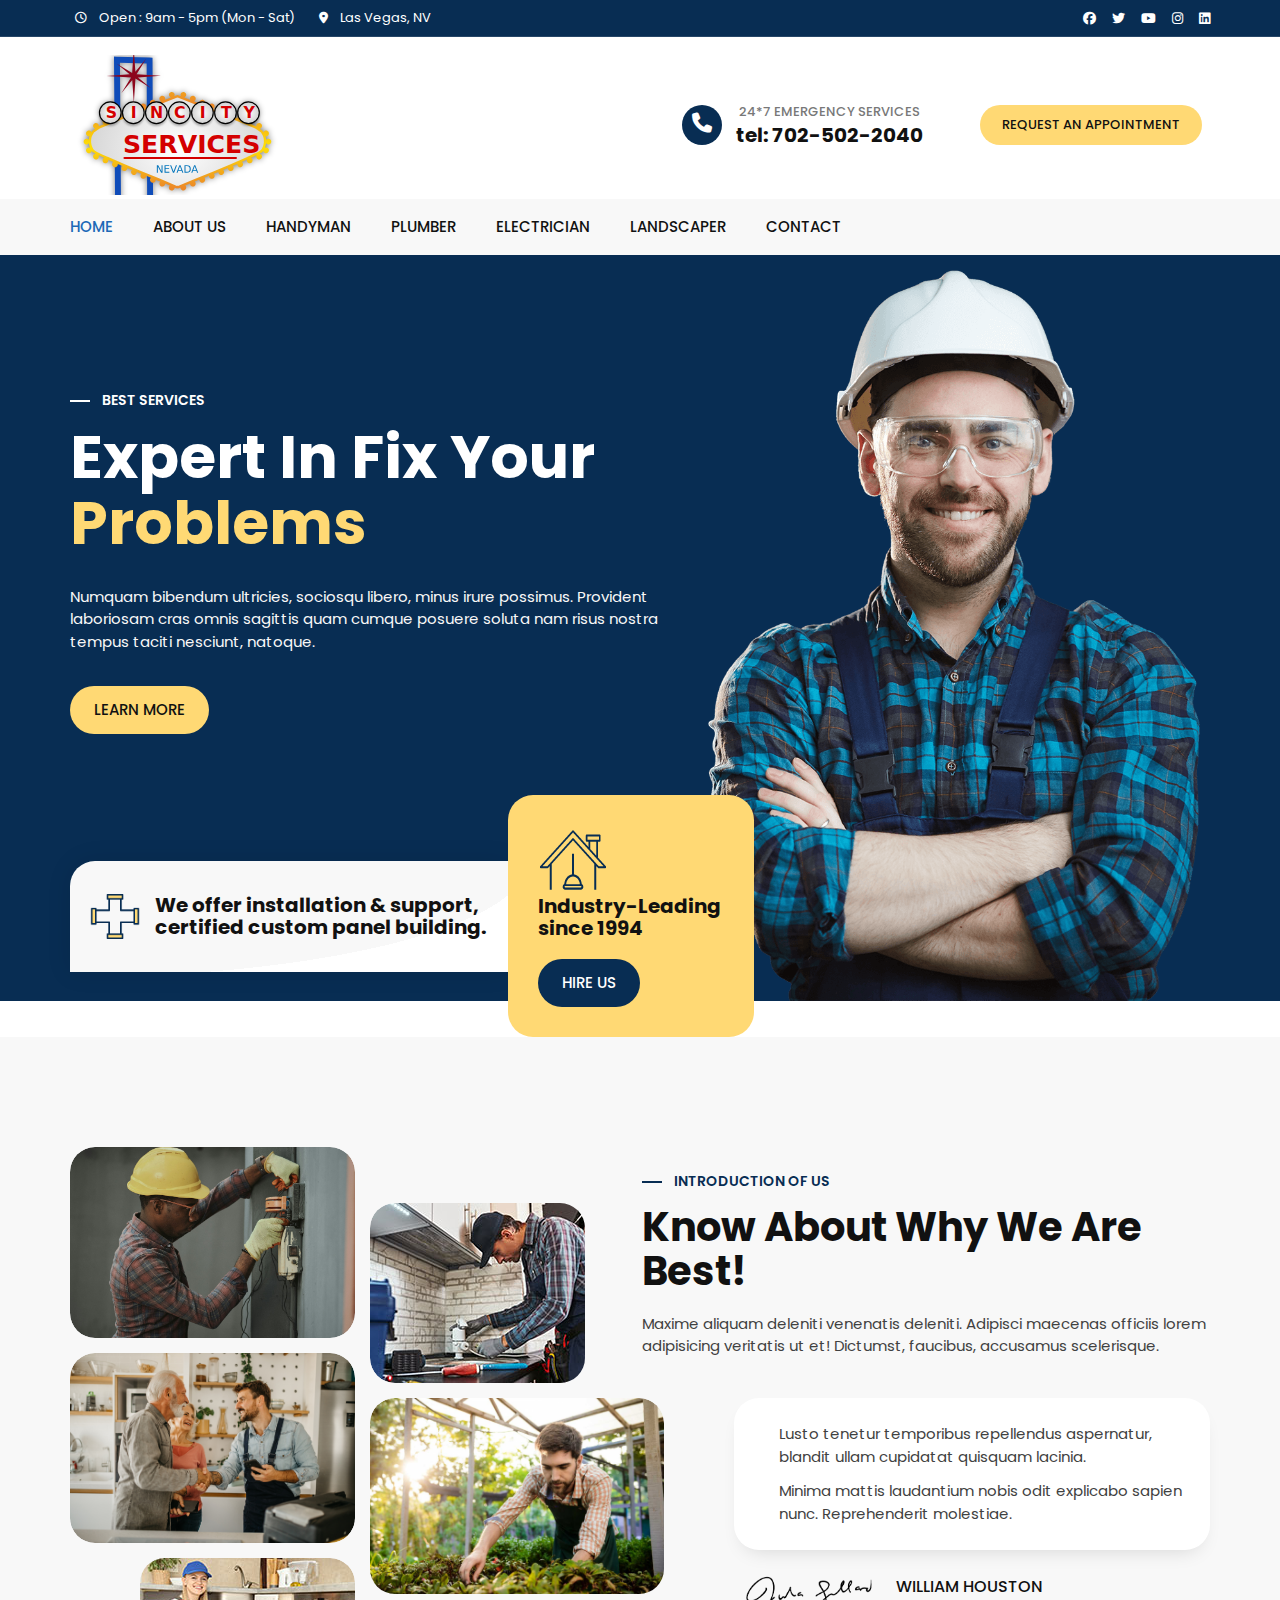
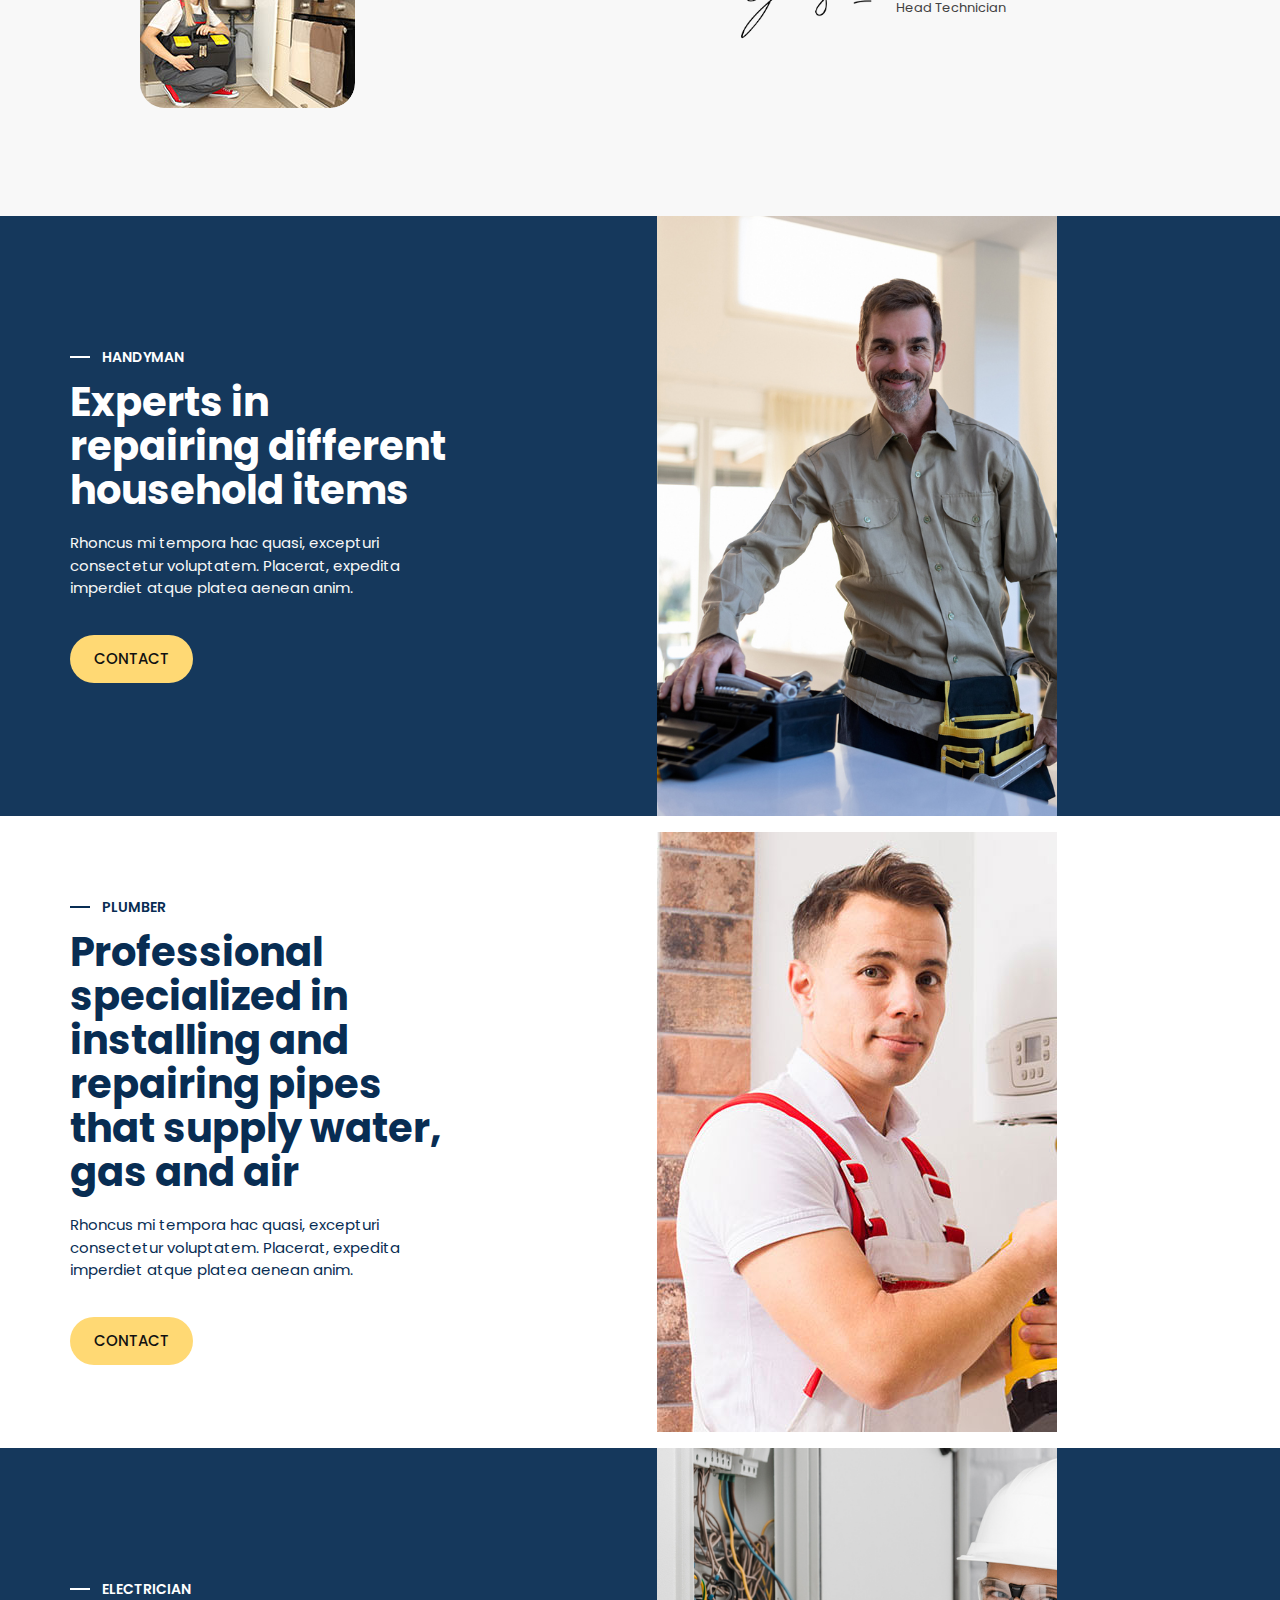
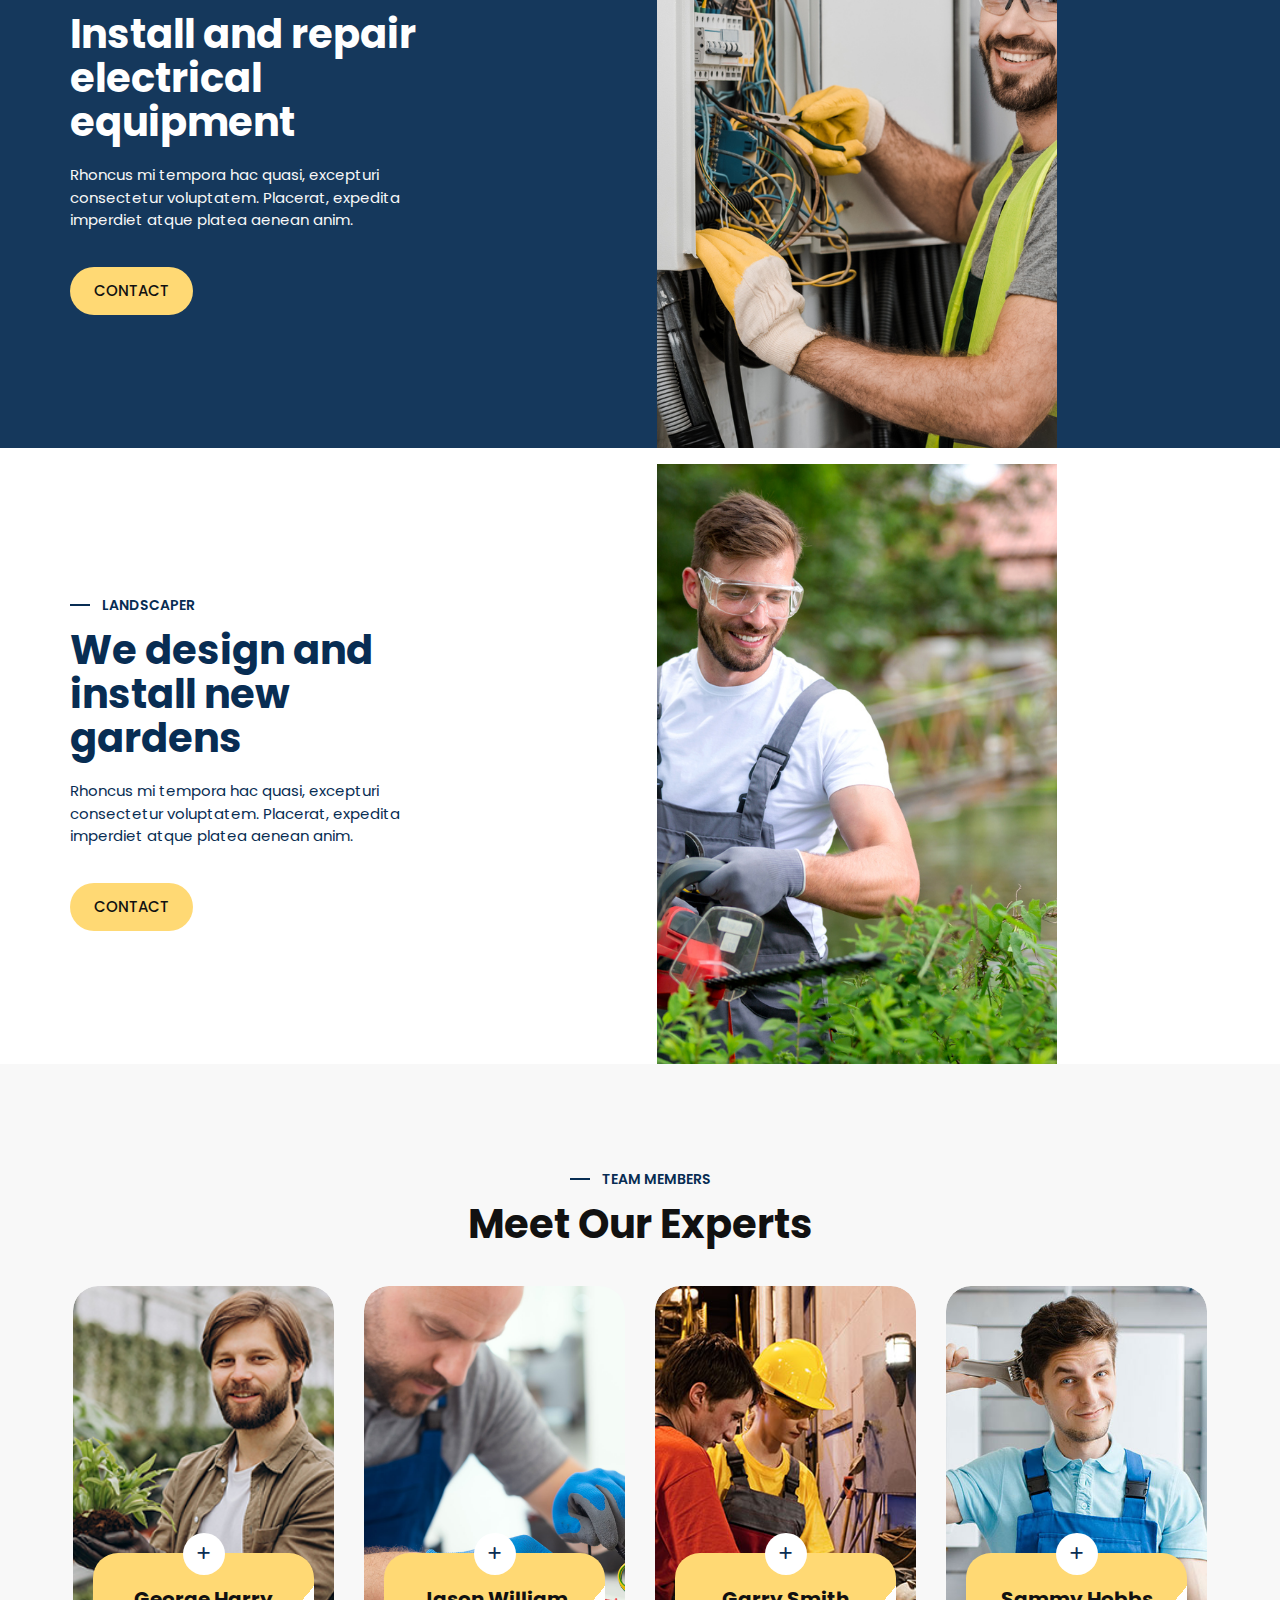
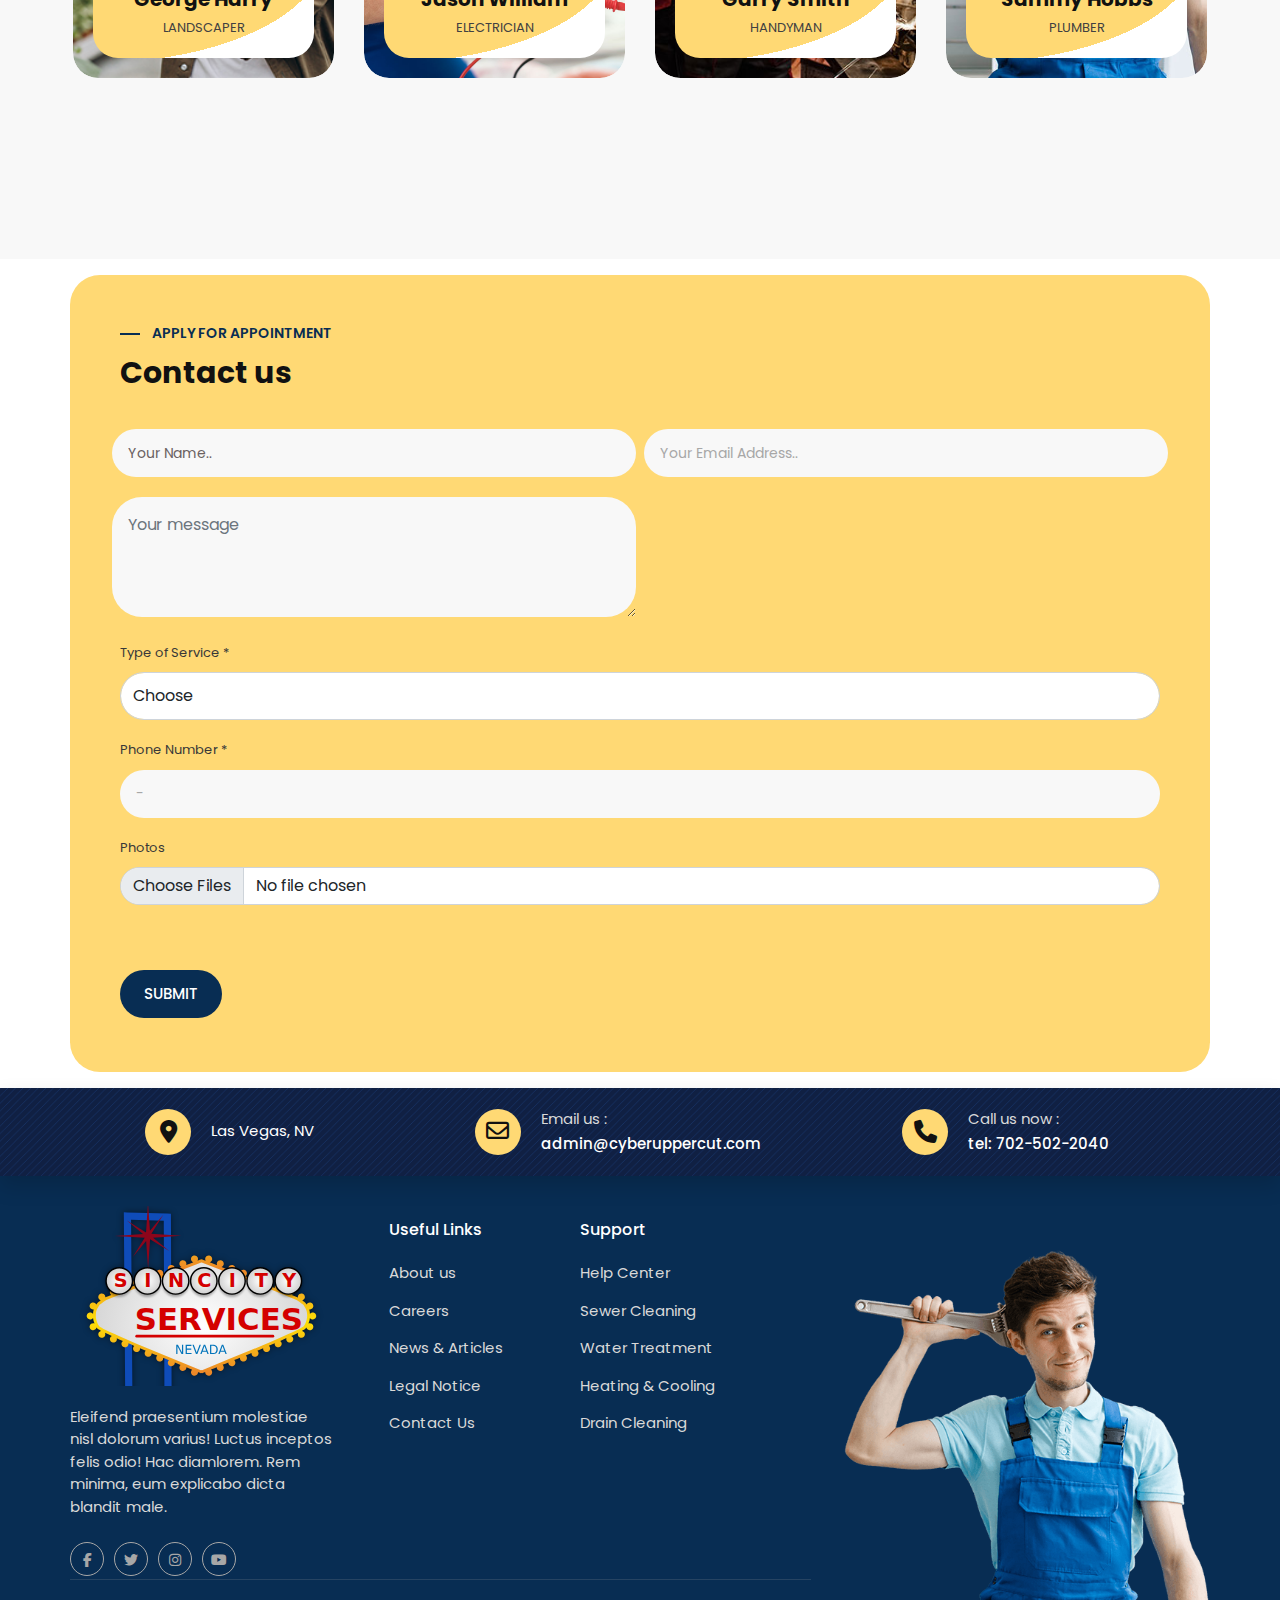
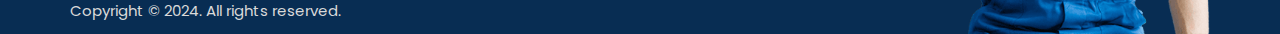
==== commit dfab37ca: "fix autofocus" ====
--- a/index.html
+++ b/index.html
@@ -526,7 +526,7 @@
                                 <div class="row">
                                 <div class="form-group col-xs-12" id="Type_of_Service__div">
                                 <label for="Type_of_Service">Type of Service *</label>
-                                <select name="Type of Service" id="Type_of_Service" required="required" autofocus="autofocus" class="form-control"><option value="">Choose</option>
+                                <select name="Type of Service" id="Type_of_Service" required="required" class="form-control"><option value="">Choose</option>
                                     <option value="Handyman">Handyman</option>
                                     <option value="Plumbing">Plumbing</option>
                                     <option value="Electrical">Electrical</option>
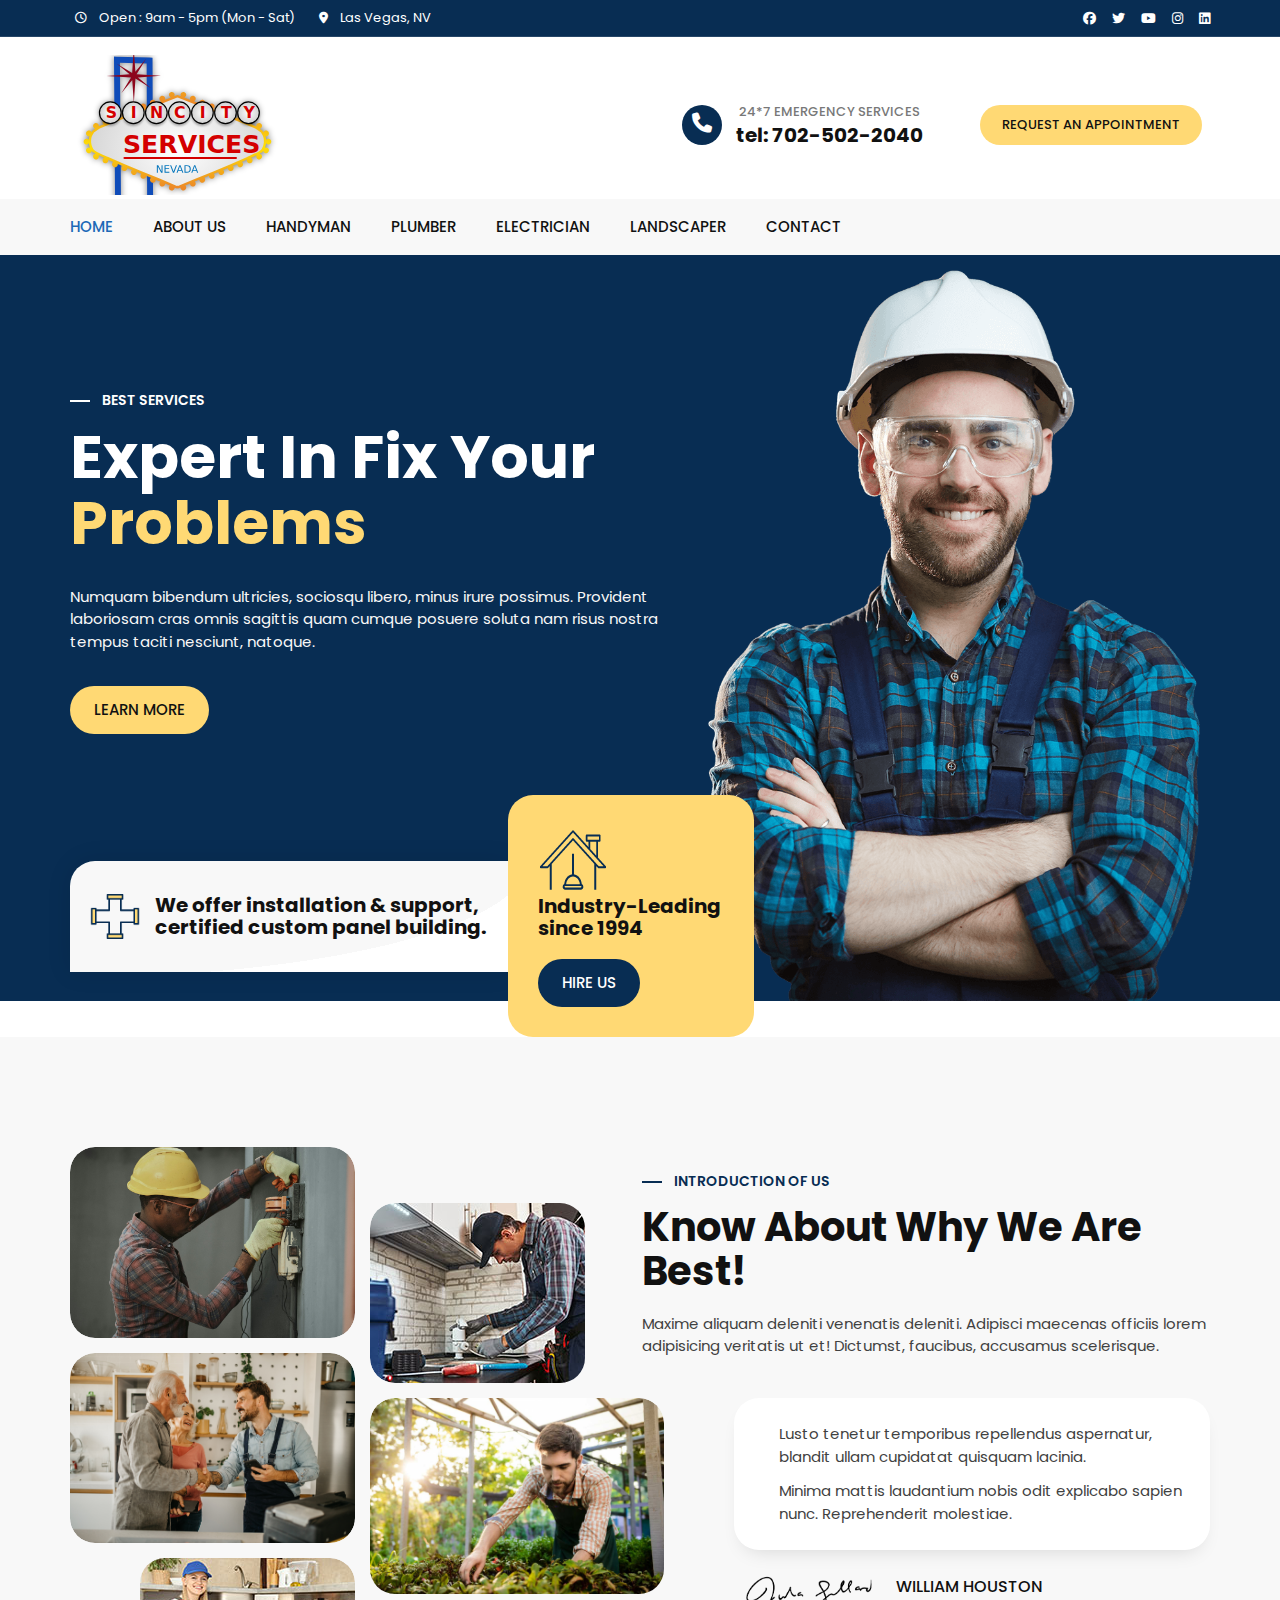
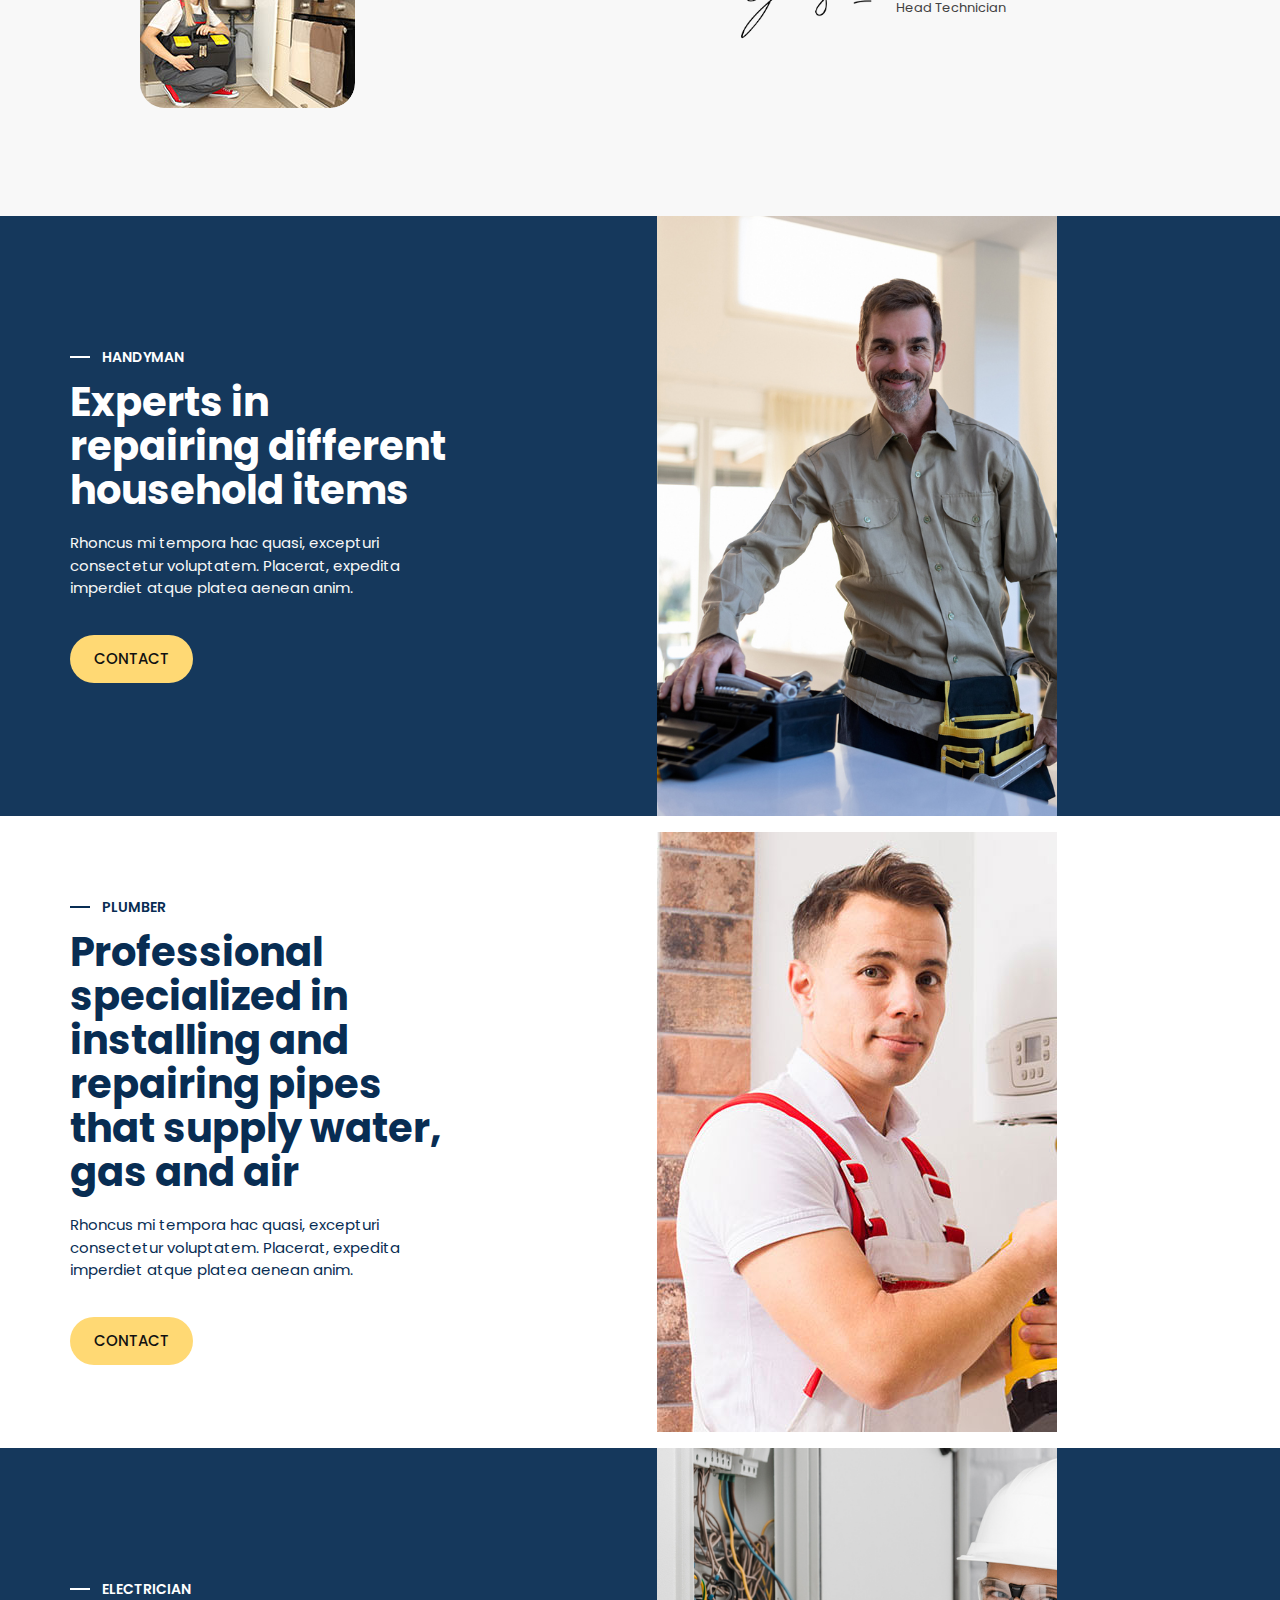
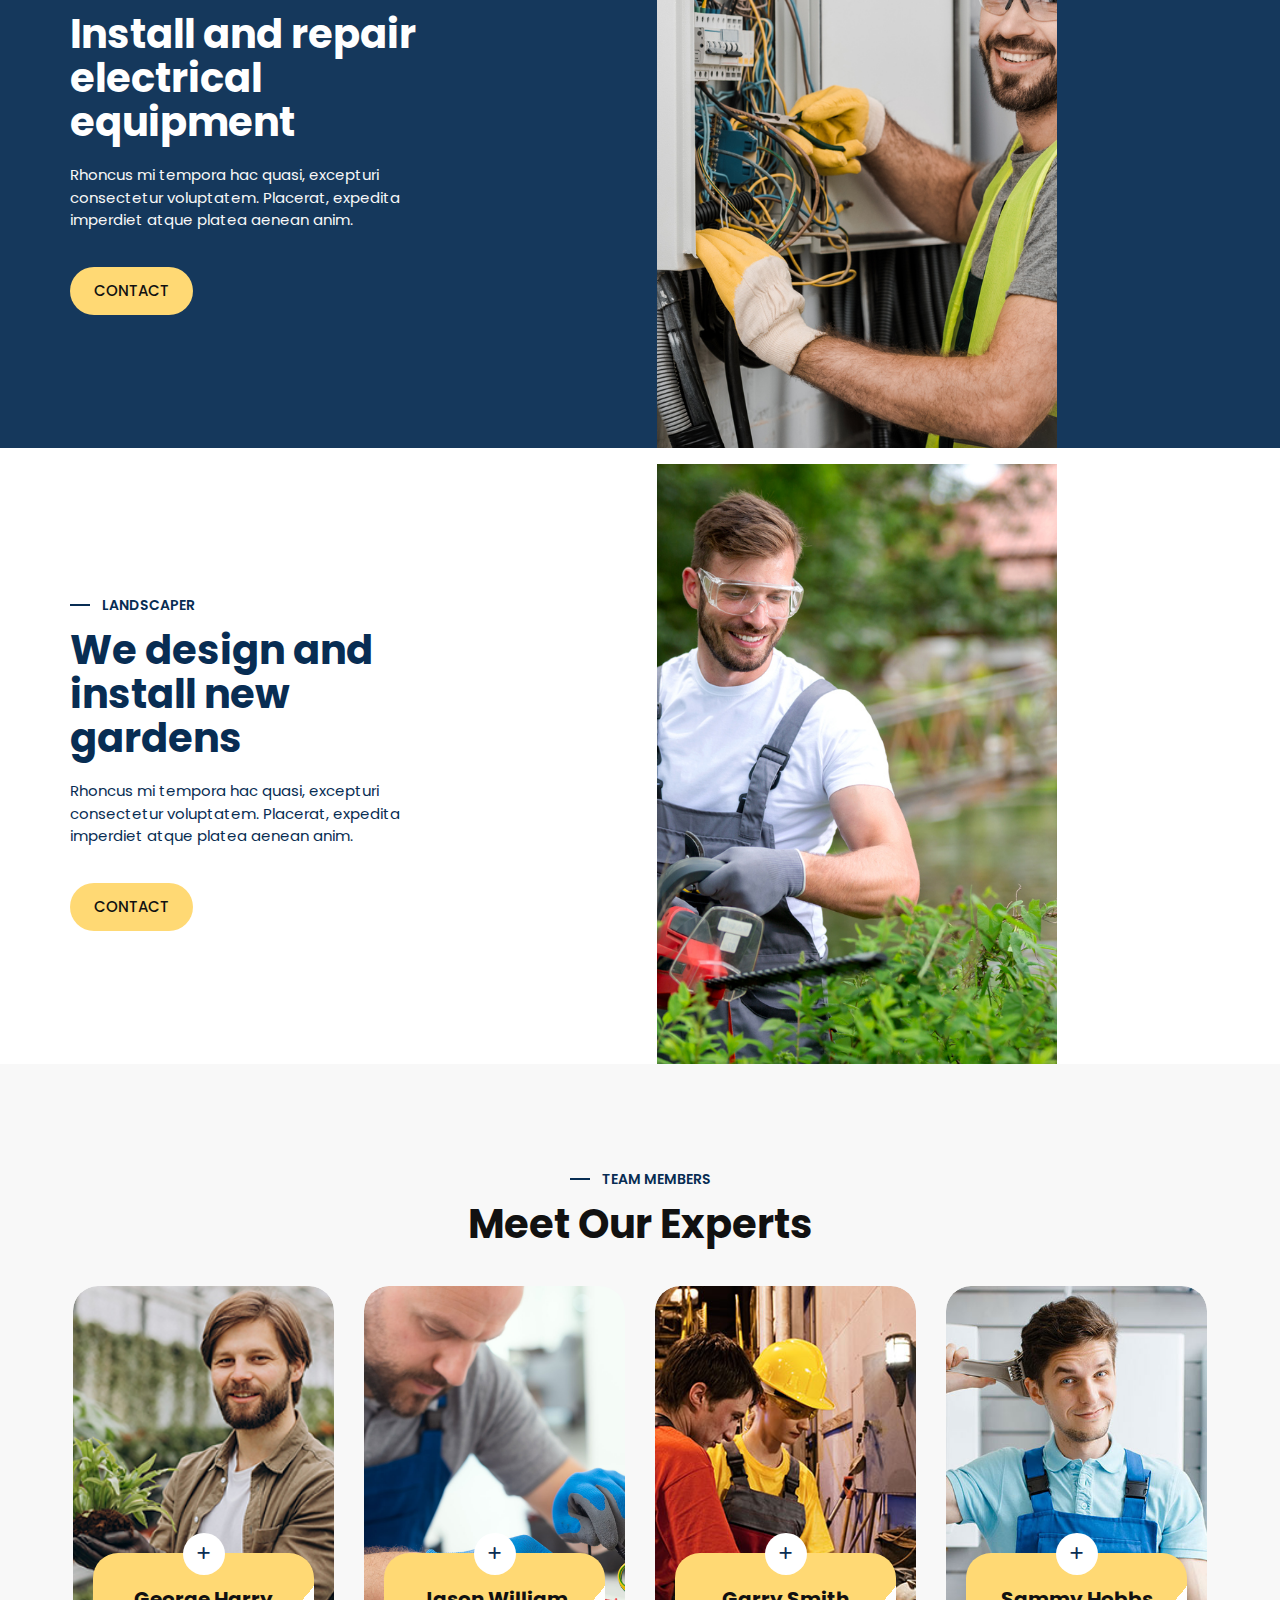
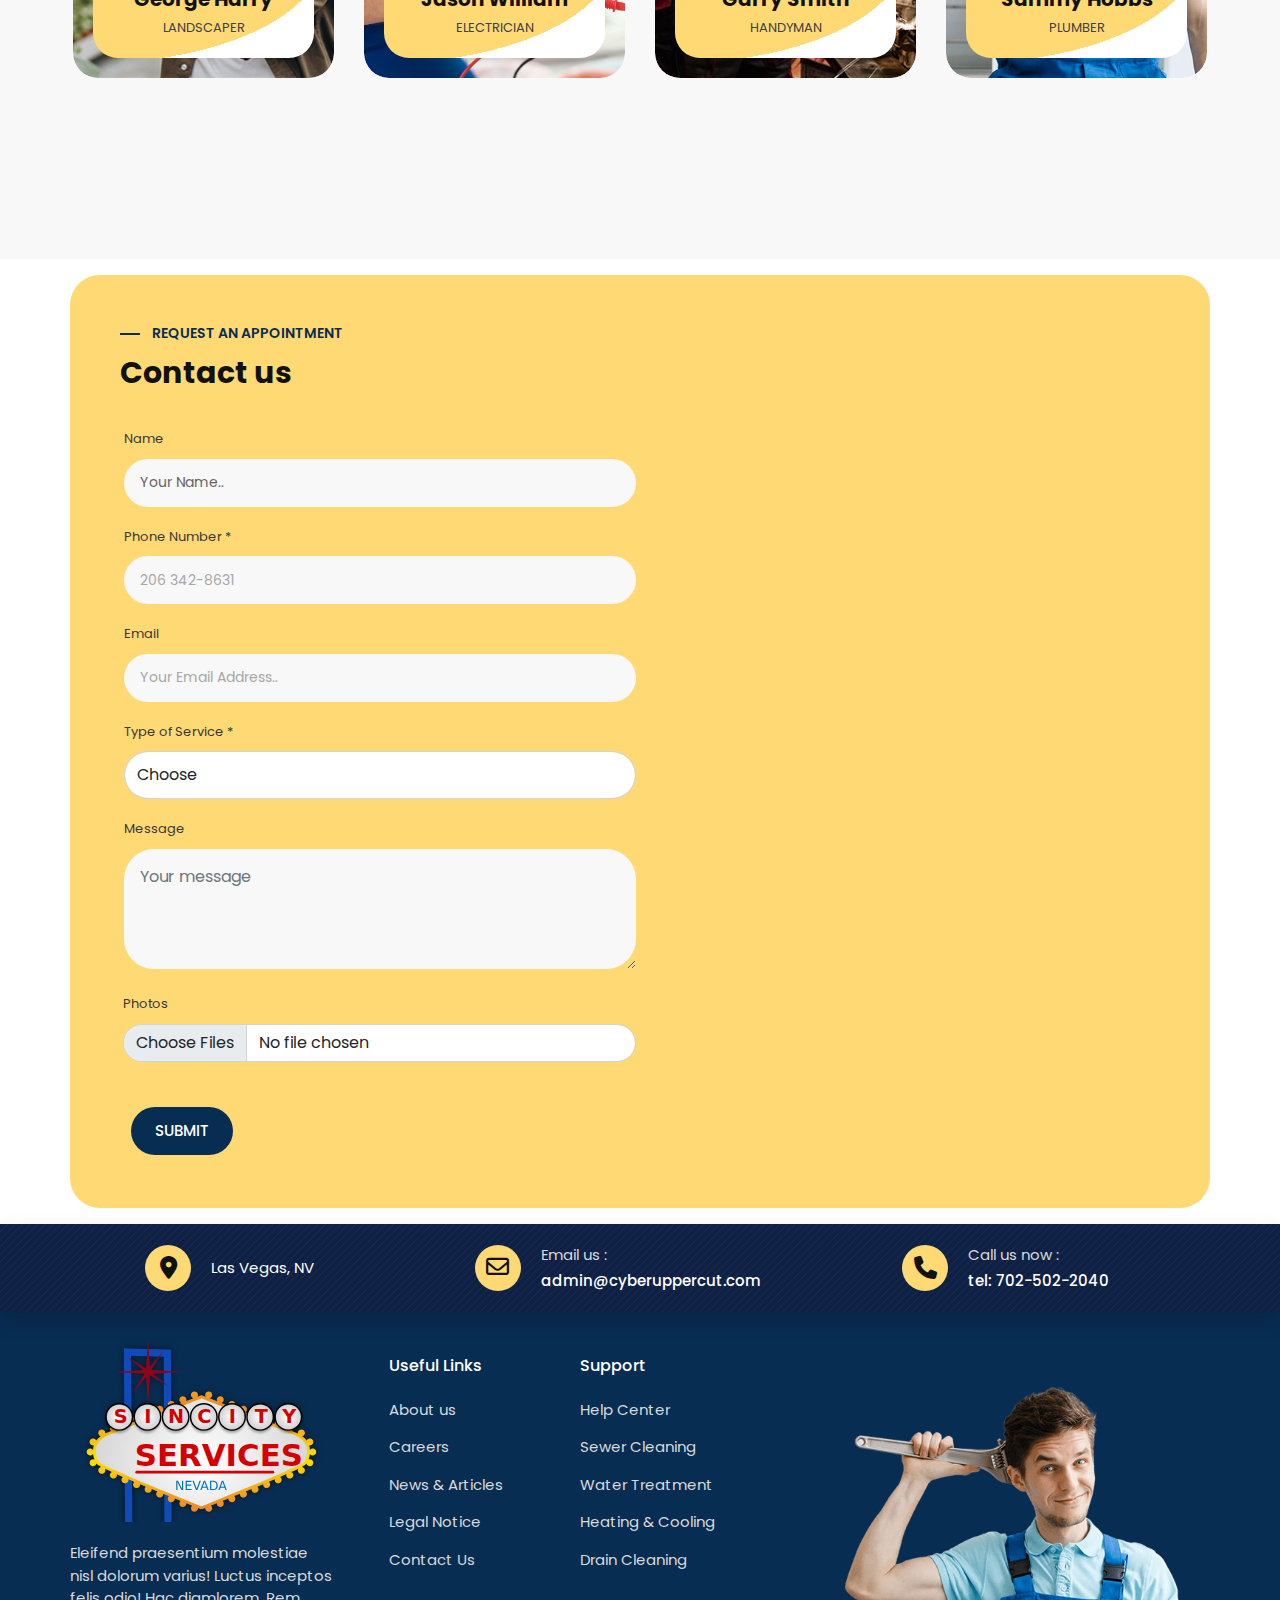
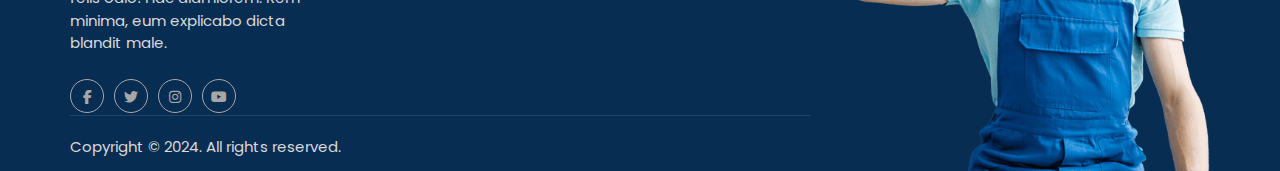
==== commit e9d475bc: "change on form" ====
--- a/index.html
+++ b/index.html
@@ -507,40 +507,40 @@
                     <div class="reservation-content" style="width: 100%;  border-radius: 30px;   padding: 50px 50px 44px;
                     background-color: #FFD974;">
                         <div class="section-head">
-                            <h6 class="section-sub-title">APPLY FOR APPOINTMENT</h6>
+                            <h6 class="section-sub-title">REQUEST AN APPOINTMENT</h6>
                             <h4 class="service-title">Contact us</h4>
                         </div>
-                        <form action="https://formkeep.com/f/570fe7c74b1d" method="POST" target="_blank" enctype="multipart/form-data" class="reservation-form row">
+                        <form action="https://formkeep.com/f/570fe7c74b1d" method="POST" target="_blank" enctype="multipart/form-data" class="reservation-form ">
                             <div class="col-lg-6 col-md-6 col-sm-6 col-12 px-1 form-group">
+                                <label title="required" for="name">Name</label>
                                 <input required type="text" name="name" id="name" placeholder="Your Name..">
                             </div>
+                            <div class="form-group col-lg-6 col-md-6 col-sm-6 col-12 px-1" id="Phone_Number__div">
+                                <label title="required" for="Phone_Number">Phone Number *</label>
+                                <input type="tel" name="Phone Number" id="Phone_Number" value="" required="required" placeholder="206 342-8631" class="form-control" />
+                            </div>
                             <div class="col-lg-6 col-md-6 col-sm-6 col-12 px-1 form-group">
+                                <label title="required" for="email">Email</label>
                                 <input required type="email" name="email" id="email" placeholder="Your Email Address..">
                             </div>
-                            <div class="col-lg-6 col-md-6 col-sm-6 col-12 px-1 form-group">
-                                <!-- <input type="text" name="subject" id="subject" placeholder="Your Subject.."> -->
-                                <textarea style="background-color: #f8f8f8;border: none;padding: 1em;
-                                height: 120px;border-radius: 30px;" name="message" class="form-control" id="message" rows="5" placeholder="Your message" required=""></textarea>
-                            </div>
-                            <fieldset>
-                                <div class="row">
-                                <div class="form-group col-xs-12" id="Type_of_Service__div">
+                            <div class="form-group col-lg-6 col-md-6 col-sm-6 col-12 px-1" id="Type_of_Service__div">
                                 <label for="Type_of_Service">Type of Service *</label>
                                 <select name="Type of Service" id="Type_of_Service" required="required" class="form-control"><option value="">Choose</option>
                                     <option value="Handyman">Handyman</option>
                                     <option value="Plumbing">Plumbing</option>
                                     <option value="Electrical">Electrical</option>
-                                    <option value="Landscaping">Landscaping</option></select>
-                            </div>
-                            </div>
+                                    <option value="Landscaping">Landscaping</option>
+                                </select>
+                            </div>
+                            <div class="col-lg-6 col-md-6 col-sm-6 col-12 px-1 form-group">
+                                <label for="message">Message</label>
+                                <textarea style="background-color: #f8f8f8;border: none;padding: 1em;
+                                height: 120px;border-radius: 30px;" name="message" class="form-control" id="message" rows="5" placeholder="Your message" required=""></textarea>
+                            </div>
+                            <fieldset>
+                                
                                 <div class="row">
-                                <div class="form-group col-xs-12" id="Phone_Number__div">
-                                <label title="required" for="Phone_Number">Phone Number *</label>
-                                <input type="tel" name="Phone Number" id="Phone_Number" value="" required="required" placeholder="-" class="form-control" />
-                            </div>
-                            </div>
-                                <div class="row">
-                                <div class="form-group col-xs-12" id="Photos__div">
+                                <div class="form-group col-lg-6 col-md-6 col-sm-6 col-12 px-1" id="Photos__div" style="margin-bottom: 0;">
                                 <label for="Photos">Photos</label>
                                 <input type="file" name="Photos[]" id="Photos_" accept=".ai,.bmp,.csv,.doc,.docx,.eps,.gif,.gz,.gzip,.jpe,.jpeg,.jpg,.jpjpeg,.pdf,.png,.ppt,.pptx,.ps,.rtf,.svg,.text,.tif,.tiff,.txt,.xls,.xml,.xslx,.zip" multiple="multiple" data-controller="validated-file-upload" data-direct-upload-url="https://formkeep.com/rails/active_storage/direct_uploads" class="form-control" />
                                 <input type="hidden" name="_attachment_fields[]" id="_attachment_fields_" value="Photos" autocomplete="off" />
